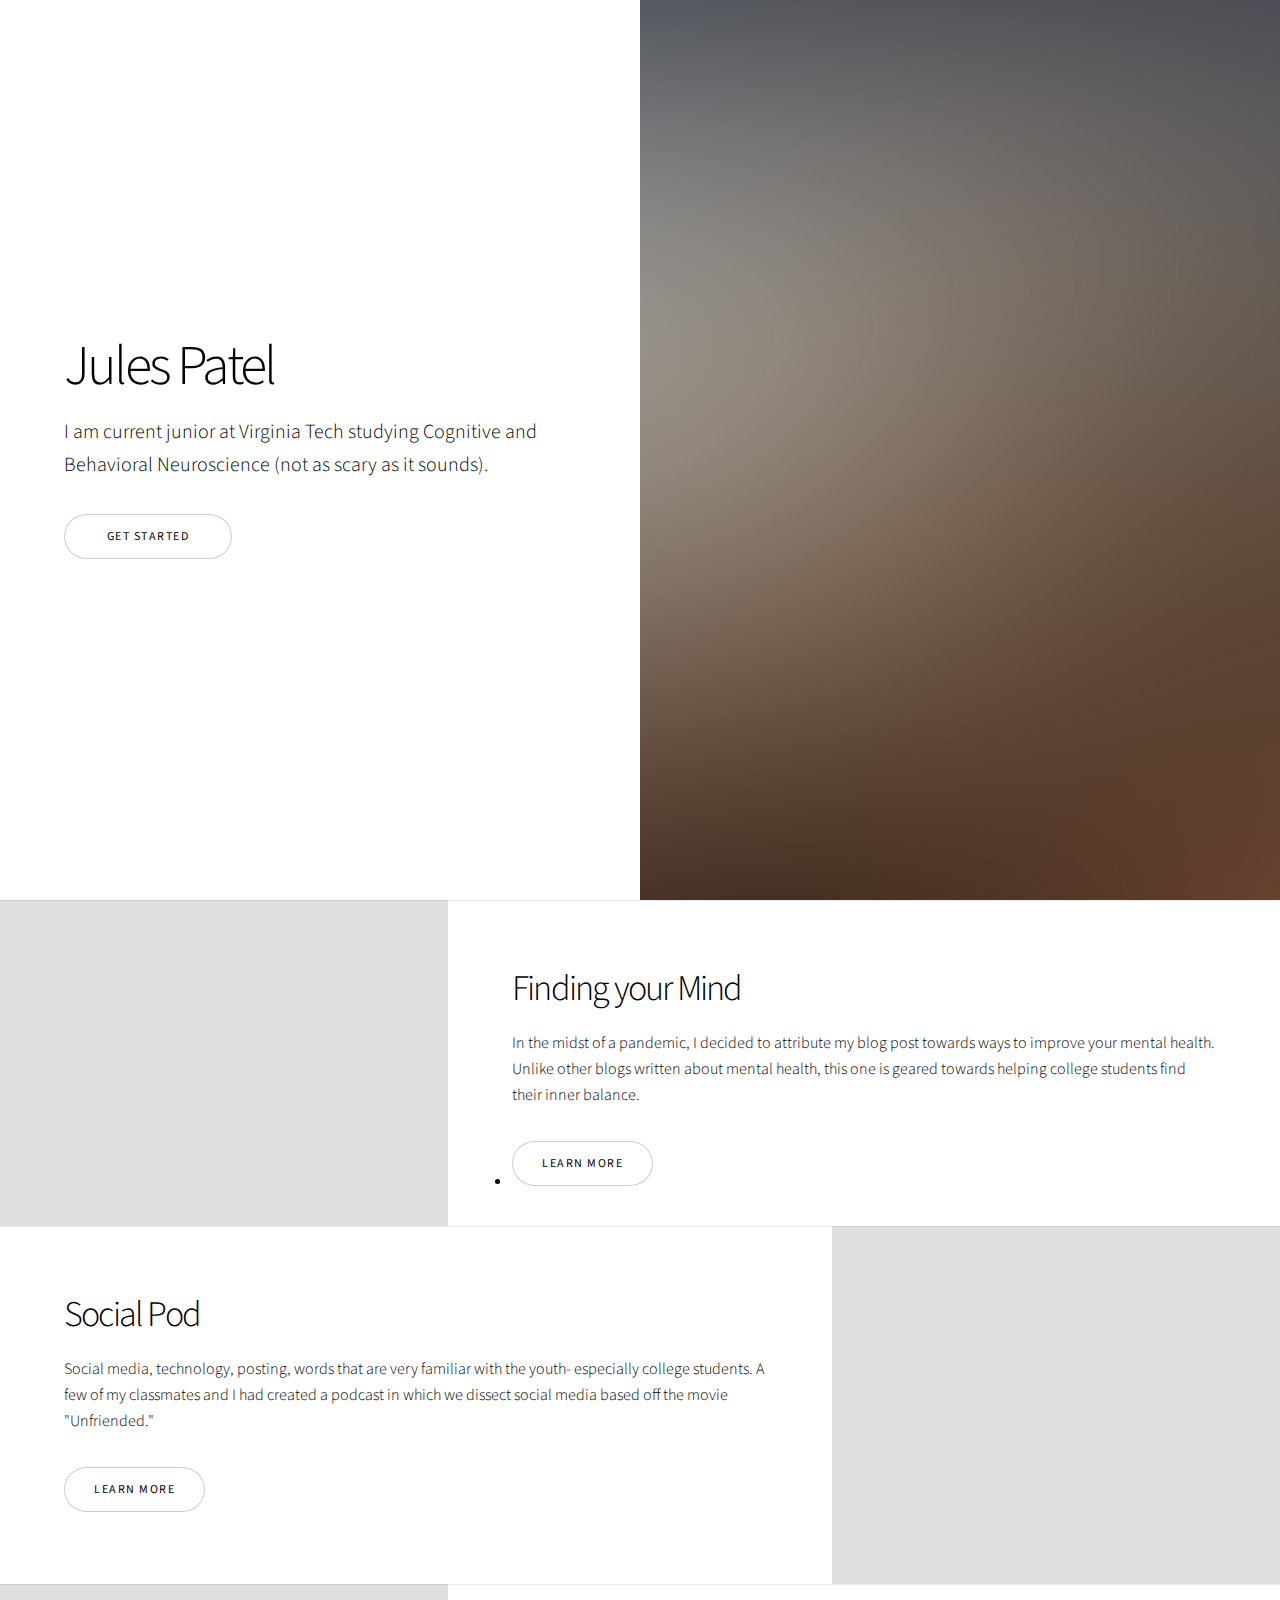
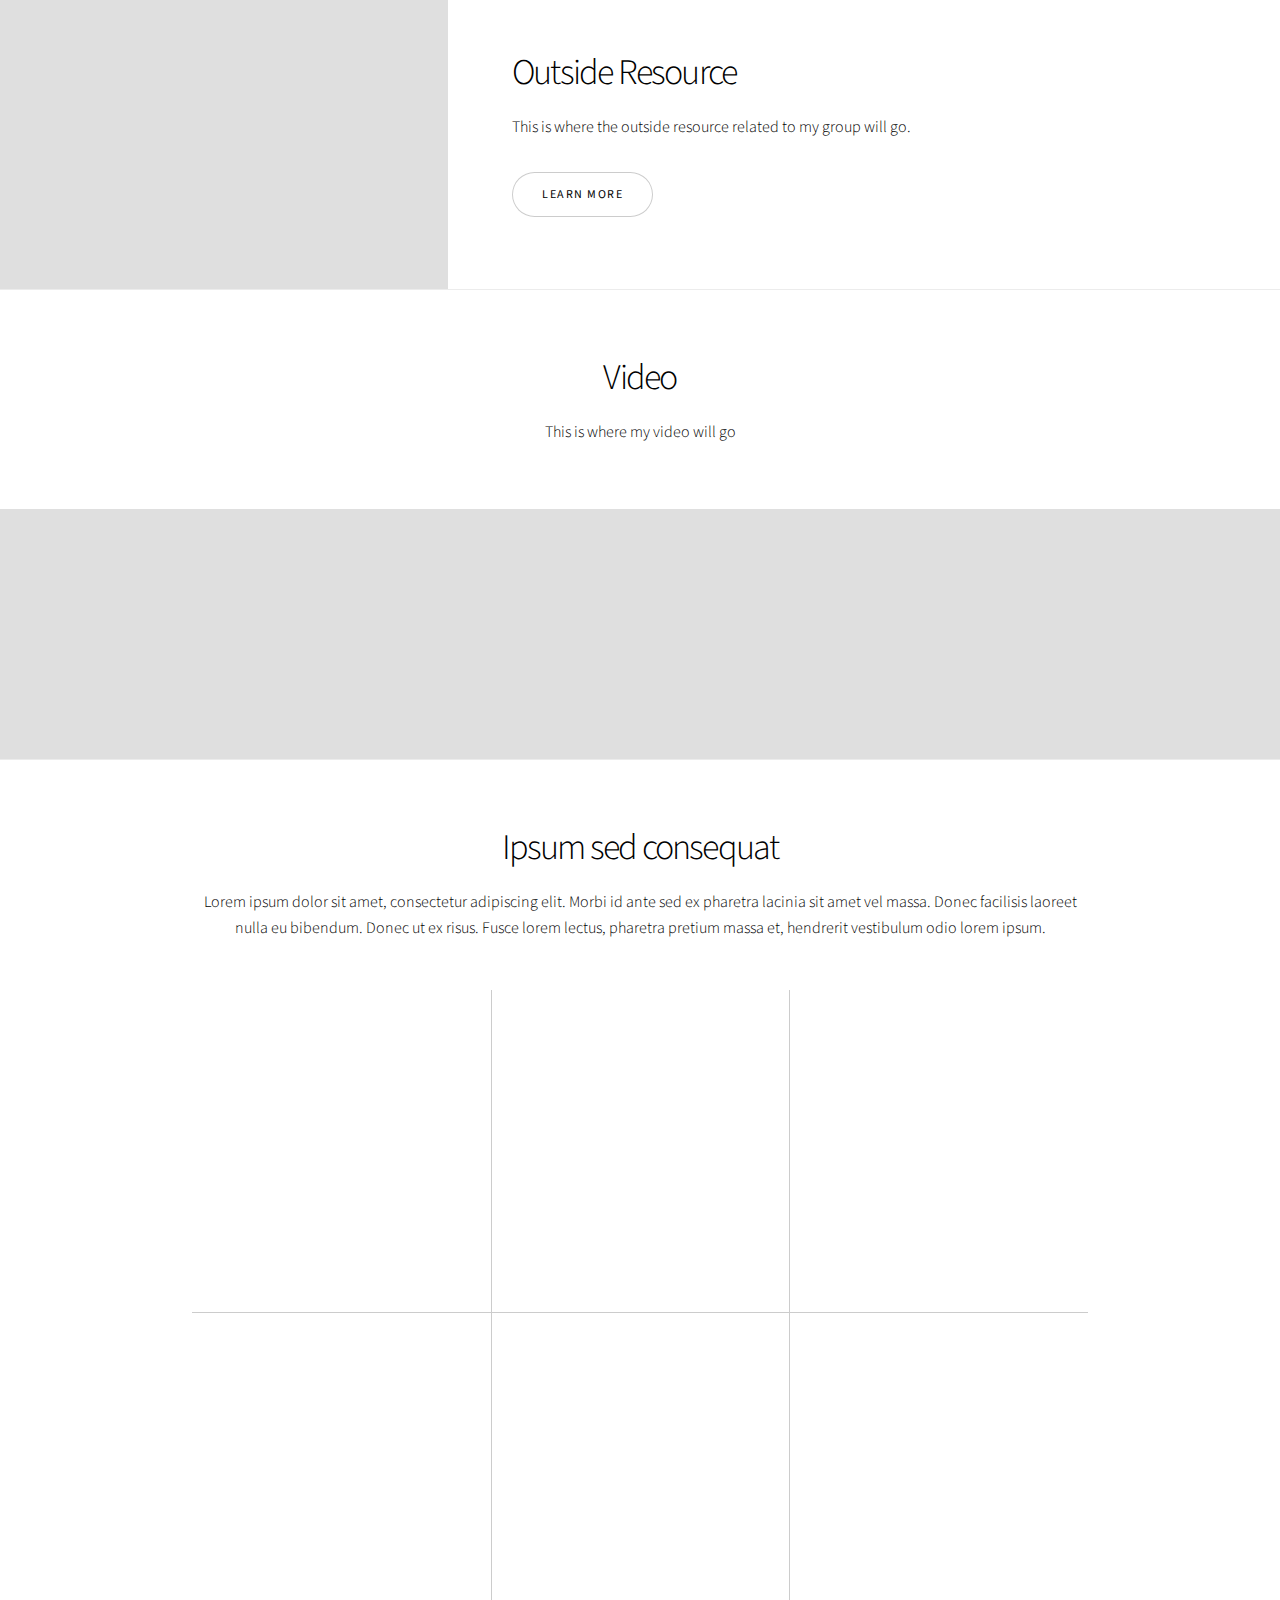
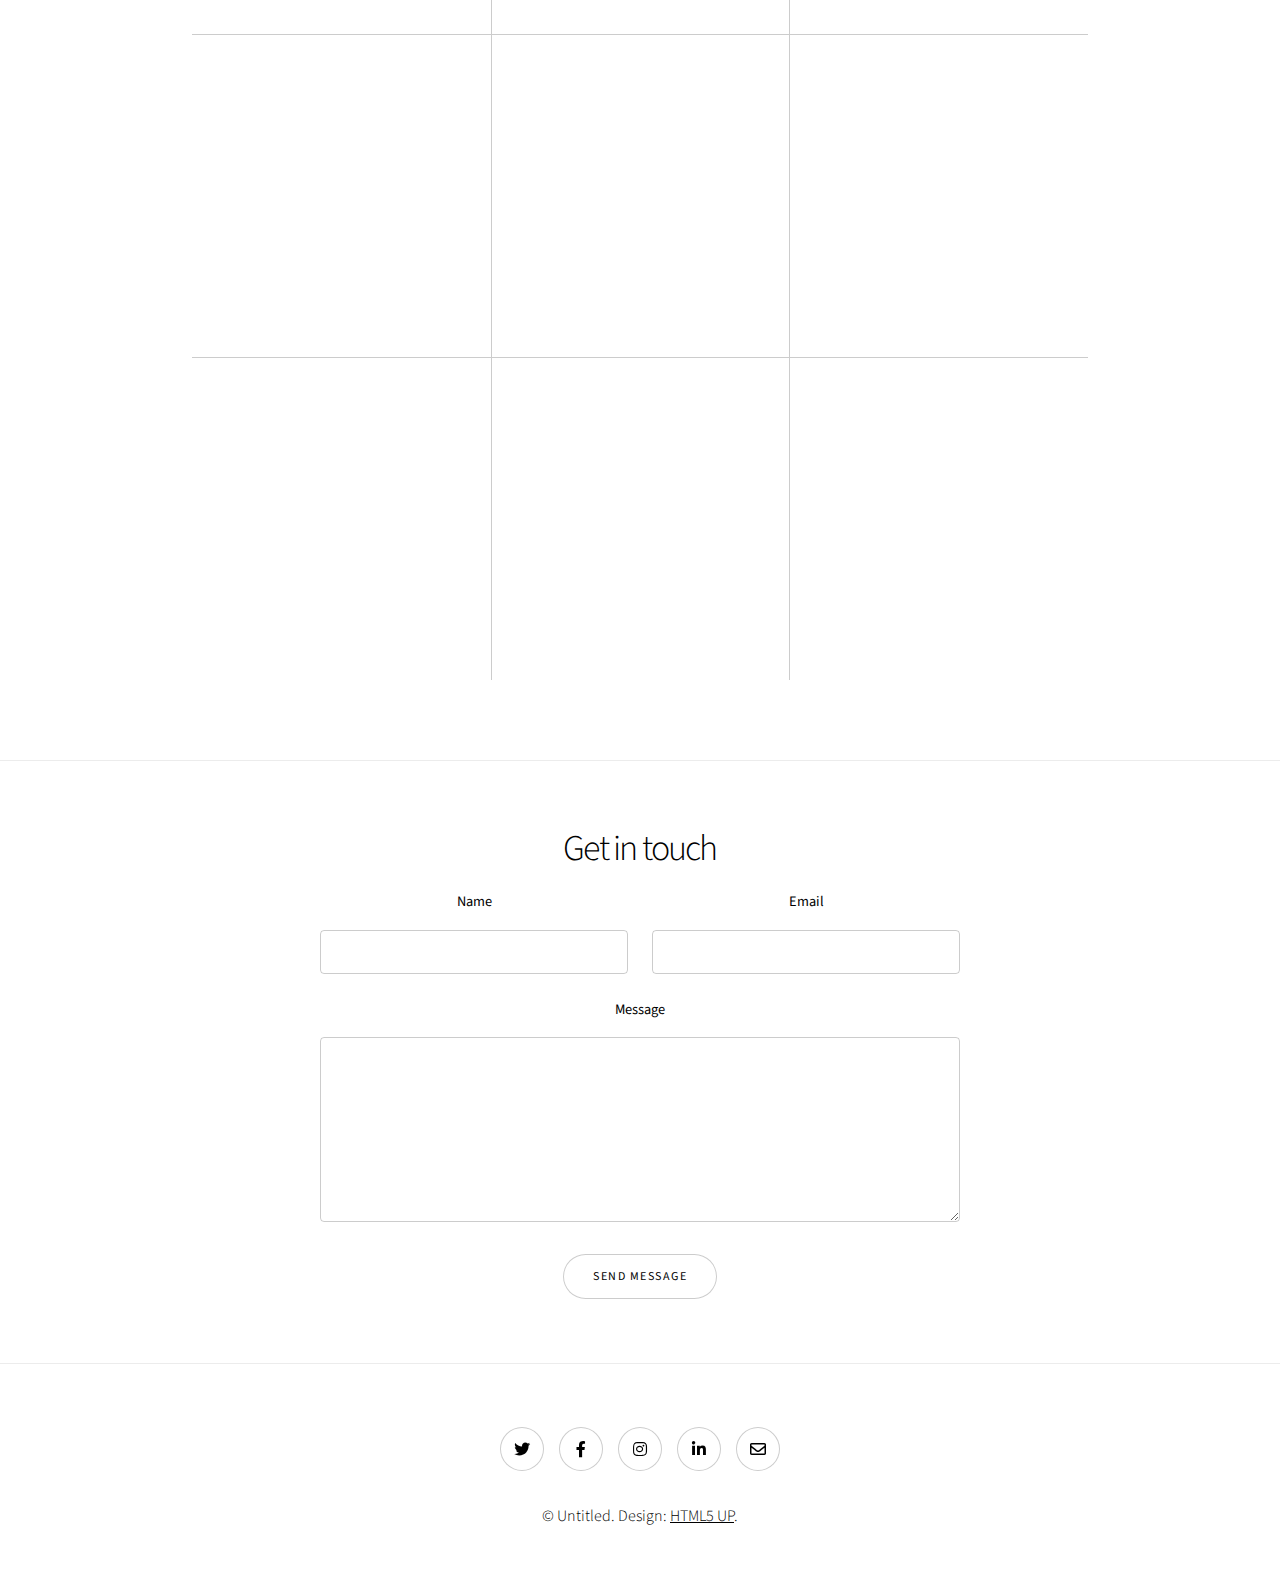
==== index 2.html @ 376a690e "Update index 2.html" ====
<!DOCTYPE HTML>
<!--
	Story by HTML5 UP
	html5up.net | @ajlkn
	Free for personal and commercial use under the CCA 3.0 license (html5up.net/license)
-->
<html>
	<head>
		<title>Story by HTML5 UP</title>
		<meta charset="utf-8" />
		<meta name="viewport" content="width=device-width, initial-scale=1, user-scalable=no" />
		<link rel="stylesheet" href="assets/css/main.css" />
		<noscript><link rel="stylesheet" href="assets/css/noscript.css" /></noscript>
	</head>
	<body class="is-preload">

		<!-- Wrapper -->
			<div id="wrapper" class="divided">

				<!-- One -->
					<section class="banner style1 orient-left content-align-left image-position-right fullscreen onload-image-fade-in onload-content-fade-right">
						<div class="content">
							<h1>Jules Patel</h1>
							<p class="major"> I am current junior at Virginia Tech studying Cognitive and Behavioral Neuroscience (not as scary as it sounds).</p>
							<ul class="actions stacked">
								<li><a href="#first" class="button big wide smooth-scroll-middle">Get Started</a></li>
							</ul>
						</div>
						<div class="image">
							<img src="images/banner.jpg" alt="" />
						</div>
					</section>

				<!-- Two -->
					<section class="spotlight style1 orient-right content-align-left image-position-center onscroll-image-fade-in" id="first">
						<div class="content">
							<h2>Finding your Mind</h2>
							<p>In the midst of a pandemic, I decided to attribute my blog post towards ways to improve your mental health. Unlike other blogs written about mental health, this one is geared towards helping college students find their inner balance.</p>
							<a href="https://medium.com/@julesp14/ive-lost-my-mind-and-can-t-find-it-793884eb2aad?sk=927921e8052f304ed4b360e5c70a673d>I've Lost My Mind and Can't Find it</a>"
							<ul class="actions stacked">
								<li><a href="#" class="button">Learn More</a></li>
							</ul>
						</div>
						<div class="image">
							<img src="images/spotlight01.jpg" alt="" />
						</div>
					</section>

				<!-- Three -->
					<section class="spotlight style1 orient-left content-align-left image-position-center onscroll-image-fade-in">
						<div class="content">
							<h2>Social Pod</h2>
							<p>Social media, technology, posting, words that are very familiar with the youth- especially college students. A few of my classmates and I had created a podcast in which we dissect social media based off the movie "Unfriended."</p>
							<ul class="actions stacked">
								<li><a href="#" class="button">Learn More</a></li>
							</ul>
						</div>
						<div class="image">
							<img src="images/spotlight02.jpg" alt="" />
						</div>
					</section>

				<!-- Four -->
					<section class="spotlight style1 orient-right content-align-left image-position-center onscroll-image-fade-in">
						<div class="content">
							<h2>Outside Resource</h2>
							<p>This is where the outside resource related to my group will go. </p>
							<ul class="actions stacked">
								<li><a href="#" class="button">Learn More</a></li>
							</ul>
						</div>
						<div class="image">
							<img src="images/spotlight03.jpg" alt="" />
						</div>
					</section>

				<!-- Five -->
					<section class="wrapper style1 align-center">
						<div class="inner">
							<h2>Video</h2>
							<p>This is where my video will go <p>
						</div>

						<!-- Gallery -->
							<div class="gallery style2 medium lightbox onscroll-fade-in">
								<article>
									<a href="images/gallery/fulls/01.jpg" class="image">
										<img src="images/gallery/thumbs/01.jpg" alt="" />
									</a>
									<div class="caption">
										<h3>Ipsum Dolor</h3>
										<p>Lorem ipsum dolor amet, consectetur magna etiam elit. Etiam sed ultrices.</p>
										<ul class="actions fixed">
											<li><span class="button small">Details</span></li>
										</ul>
									</div>
								</article>
								<article>
									<a href="images/gallery/fulls/02.jpg" class="image">
										<img src="images/gallery/thumbs/02.jpg" alt="" />
									</a>
									<div class="caption">
										<h3>Feugiat Lorem</h3>
										<p>Lorem ipsum dolor amet, consectetur magna etiam elit. Etiam sed ultrices.</p>
										<ul class="actions fixed">
											<li><span class="button small">Details</span></li>
										</ul>
									</div>
								</article>
								<article>
									<a href="images/gallery/fulls/03.jpg" class="image">
										<img src="images/gallery/thumbs/03.jpg" alt="" />
									</a>
									<div class="caption">
										<h3>Magna Amet</h3>
										<p>Lorem ipsum dolor amet, consectetur magna etiam elit. Etiam sed ultrices.</p>
										<ul class="actions fixed">
											<li><span class="button small">Details</span></li>
										</ul>
									</div>
								</article>
								<article>
									<a href="images/gallery/fulls/04.jpg" class="image">
										<img src="images/gallery/thumbs/04.jpg" alt="" />
									</a>
									<div class="caption">
										<h3>Sed Tempus</h3>
										<p>Lorem ipsum dolor amet, consectetur magna etiam elit. Etiam sed ultrices.</p>
										<ul class="actions fixed">
											<li><span class="button small">Details</span></li>
										</ul>
									</div>
								</article>
								<article>
									<a href="images/gallery/fulls/05.jpg" class="image">
										<img src="images/gallery/thumbs/05.jpg" alt="" />
									</a>
									<div class="caption">
										<h3>Ultrices Magna</h3>
										<p>Lorem ipsum dolor amet, consectetur magna etiam elit. Etiam sed ultrices.</p>
										<ul class="actions fixed">
											<li><span class="button small">Details</span></li>
										</ul>
									</div>
								</article>
								<article>
									<a href="images/gallery/fulls/06.jpg" class="image">
										<img src="images/gallery/thumbs/06.jpg" alt="" />
									</a>
									<div class="caption">
										<h3>Sed Tempus</h3>
										<p>Lorem ipsum dolor amet, consectetur magna etiam elit. Etiam sed ultrices.</p>
										<ul class="actions fixed">
											<li><span class="button small">Details</span></li>
										</ul>
									</div>
								</article>
								<article>
									<a href="images/gallery/fulls/07.jpg" class="image">
										<img src="images/gallery/thumbs/07.jpg" alt="" />
									</a>
									<div class="caption">
										<h3>Ipsum Lorem</h3>
										<p>Lorem ipsum dolor amet, consectetur magna etiam elit. Etiam sed ultrices.</p>
										<ul class="actions fixed">
											<li><span class="button small">Details</span></li>
										</ul>
									</div>
								</article>
								<article>
									<a href="images/gallery/fulls/08.jpg" class="image">
										<img src="images/gallery/thumbs/08.jpg" alt="" />
									</a>
									<div class="caption">
										<h3>Magna Risus</h3>
										<p>Lorem ipsum dolor amet, consectetur magna etiam elit. Etiam sed ultrices.</p>
										<ul class="actions fixed">
											<li><span class="button small">Details</span></li>
										</ul>
									</div>
								</article>
								<article>
									<a href="images/gallery/fulls/09.jpg" class="image">
										<img src="images/gallery/thumbs/09.jpg" alt="" />
									</a>
									<div class="caption">
										<h3>Tempus Dolor</h3>
										<p>Lorem ipsum dolor amet, consectetur magna etiam elit. Etiam sed ultrices.</p>
										<ul class="actions fixed">
											<li><span class="button small">Details</span></li>
										</ul>
									</div>
								</article>
								<article>
									<a href="images/gallery/fulls/10.jpg" class="image">
										<img src="images/gallery/thumbs/10.jpg" alt="" />
									</a>
									<div class="caption">
										<h3>Sed Etiam</h3>
										<p>Lorem ipsum dolor amet, consectetur magna etiam elit. Etiam sed ultrices.</p>
										<ul class="actions fixed">
											<li><span class="button small">Details</span></li>
										</ul>
									</div>
								</article>
								<article>
									<a href="images/gallery/fulls/11.jpg" class="image">
										<img src="images/gallery/thumbs/11.jpg" alt="" />
									</a>
									<div class="caption">
										<h3>Magna Lorem</h3>
										<p>Lorem ipsum dolor amet, consectetur magna etiam elit. Etiam sed ultrices.</p>
										<ul class="actions fixed">
											<li><span class="button small">Details</span></li>
										</ul>
									</div>
								</article>
								<article>
									<a href="images/gallery/fulls/12.jpg" class="image">
										<img src="images/gallery/thumbs/12.jpg" alt="" />
									</a>
									<div class="caption">
										<h3>Ipsum Dolor</h3>
										<p>Lorem ipsum dolor amet, consectetur magna etiam elit. Etiam sed ultrices.</p>
										<ul class="actions fixed">
											<li><span class="button small">Details</span></li>
										</ul>
									</div>
								</article>
							</div>

					</section>

				<!-- Six -->
					<section class="wrapper style1 align-center">
						<div class="inner">
							<h2>Ipsum sed consequat</h2>
							<p>Lorem ipsum dolor sit amet, consectetur adipiscing elit. Morbi id ante sed ex pharetra lacinia sit amet vel massa. Donec facilisis laoreet nulla eu bibendum. Donec ut ex risus. Fusce lorem lectus, pharetra pretium massa et, hendrerit vestibulum odio lorem ipsum.</p>
							<div class="items style1 medium onscroll-fade-in">
								<section>
									<span class="icon style2 major fa-gem"></span>
									<h3>Lorem</h3>
									<p>Lorem ipsum dolor sit amet, consectetur adipiscing elit. Morbi dui turpis, cursus eget orci amet aliquam congue semper. Etiam eget ultrices risus nec tempor elit.</p>
								</section>
								<section>
									<span class="icon solid style2 major fa-save"></span>
									<h3>Ipsum</h3>
									<p>Lorem ipsum dolor sit amet, consectetur adipiscing elit. Morbi dui turpis, cursus eget orci amet aliquam congue semper. Etiam eget ultrices risus nec tempor elit.</p>
								</section>
								<section>
									<span class="icon solid style2 major fa-chart-bar"></span>
									<h3>Dolor</h3>
									<p>Lorem ipsum dolor sit amet, consectetur adipiscing elit. Morbi dui turpis, cursus eget orci amet aliquam congue semper. Etiam eget ultrices risus nec tempor elit.</p>
								</section>
								<section>
									<span class="icon solid style2 major fa-wifi"></span>
									<h3>Amet</h3>
									<p>Lorem ipsum dolor sit amet, consectetur adipiscing elit. Morbi dui turpis, cursus eget orci amet aliquam congue semper. Etiam eget ultrices risus nec tempor elit.</p>
								</section>
								<section>
									<span class="icon solid style2 major fa-cog"></span>
									<h3>Magna</h3>
									<p>Lorem ipsum dolor sit amet, consectetur adipiscing elit. Morbi dui turpis, cursus eget orci amet aliquam congue semper. Etiam eget ultrices risus nec tempor elit.</p>
								</section>
								<section>
									<span class="icon style2 major fa-paper-plane"></span>
									<h3>Tempus</h3>
									<p>Lorem ipsum dolor sit amet, consectetur adipiscing elit. Morbi dui turpis, cursus eget orci amet aliquam congue semper. Etiam eget ultrices risus nec tempor elit.</p>
								</section>
								<section>
									<span class="icon solid style2 major fa-desktop"></span>
									<h3>Aliquam</h3>
									<p>Lorem ipsum dolor sit amet, consectetur adipiscing elit. Morbi dui turpis, cursus eget orci amet aliquam congue semper. Etiam eget ultrices risus nec tempor elit.</p>
								</section>
								<section>
									<span class="icon solid style2 major fa-sync-alt"></span>
									<h3>Elit</h3>
									<p>Lorem ipsum dolor sit amet, consectetur adipiscing elit. Morbi dui turpis, cursus eget orci amet aliquam congue semper. Etiam eget ultrices risus nec tempor elit.</p>
								</section>
								<section>
									<span class="icon solid style2 major fa-hashtag"></span>
									<h3>Morbi</h3>
									<p>Lorem ipsum dolor sit amet, consectetur adipiscing elit. Morbi dui turpis, cursus eget orci amet aliquam congue semper. Etiam eget ultrices risus nec tempor elit.</p>
								</section>
								<section>
									<span class="icon solid style2 major fa-bolt"></span>
									<h3>Turpis</h3>
									<p>Lorem ipsum dolor sit amet, consectetur adipiscing elit. Morbi dui turpis, cursus eget orci amet aliquam congue semper. Etiam eget ultrices risus nec tempor elit.</p>
								</section>
								<section>
									<span class="icon solid style2 major fa-envelope"></span>
									<h3>Ultrices</h3>
									<p>Lorem ipsum dolor sit amet, consectetur adipiscing elit. Morbi dui turpis, cursus eget orci amet aliquam congue semper. Etiam eget ultrices risus nec tempor elit.</p>
								</section>
								<section>
									<span class="icon solid style2 major fa-leaf"></span>
									<h3>Risus</h3>
									<p>Lorem ipsum dolor sit amet, consectetur adipiscing elit. Morbi dui turpis, cursus eget orci amet aliquam congue semper. Etiam eget ultrices risus nec tempor elit.</p>
								</section>
							</div>
						</div>
					</section>

				<!-- Seven -->
					<section class="wrapper style1 align-center">
						<div class="inner medium">
							<h2>Get in touch</h2>
							<form method="post" action="#">
								<div class="fields">
									<div class="field half">
										<label for="name">Name</label>
										<input type="text" name="name" id="name" value="" />
									</div>
									<div class="field half">
										<label for="email">Email</label>
										<input type="email" name="email" id="email" value="" />
									</div>
									<div class="field">
										<label for="message">Message</label>
										<textarea name="message" id="message" rows="6"></textarea>
									</div>
								</div>
								<ul class="actions special">
									<li><input type="submit" name="submit" id="submit" value="Send Message" /></li>
								</ul>
							</form>

						</div>
					</section>

				<!-- Footer -->
					<footer class="wrapper style1 align-center">
						<div class="inner">
							<ul class="icons">
								<li><a href="#" class="icon brands style2 fa-twitter"><span class="label">Twitter</span></a></li>
								<li><a href="#" class="icon brands style2 fa-facebook-f"><span class="label">Facebook</span></a></li>
								<li><a href="#" class="icon brands style2 fa-instagram"><span class="label">Instagram</span></a></li>
								<li><a href="#" class="icon brands style2 fa-linkedin-in"><span class="label">LinkedIn</span></a></li>
								<li><a href="#" class="icon style2 fa-envelope"><span class="label">Email</span></a></li>
							</ul>
							<p>&copy; Untitled. Design: <a href="https://html5up.net">HTML5 UP</a>.</p>
						</div>
					</footer>

			</div>

		<!-- Scripts -->
			<script src="assets/js/jquery.min.js"></script>
			<script src="assets/js/jquery.scrollex.min.js"></script>
			<script src="assets/js/jquery.scrolly.min.js"></script>
			<script src="assets/js/browser.min.js"></script>
			<script src="assets/js/breakpoints.min.js"></script>
			<script src="assets/js/util.js"></script>
			<script src="assets/js/main.js"></script>

	</body>
</html>
---- assets/css/main.css ----
@import url(fontawesome-all.min.css);
@import url("https://fonts.googleapis.com/css?family=Source+Sans+Pro:300,300i,400,400i");

/*
	Story by HTML5 UP
	html5up.net | @ajlkn
	Free for personal and commercial use under the CCA 3.0 license (html5up.net/license)
*/

html, body, div, span, applet, object,
iframe, h1, h2, h3, h4, h5, h6, p, blockquote,
pre, a, abbr, acronym, address, big, cite,
code, del, dfn, em, img, ins, kbd, q, s, samp,
small, strike, strong, sub, sup, tt, var, b,
u, i, center, dl, dt, dd, ol, ul, li, fieldset,
form, label, legend, table, caption, tbody,
tfoot, thead, tr, th, td, article, aside,
canvas, details, embed, figure, figcaption,
footer, header, hgroup, menu, nav, output, ruby,
section, summary, time, mark, audio, video {
	margin: 0;
	padding: 0;
	border: 0;
	font-size: 100%;
	font: inherit;
	vertical-align: baseline;}

article, aside, details, figcaption, figure,
footer, header, hgroup, menu, nav, section {
	display: block;}

body {
	line-height: 1;
}

ol, ul {
	list-style: none;
}

blockquote, q {
	quotes: none;
}

	blockquote:before, blockquote:after, q:before, q:after {
		content: '';
		content: none;
	}

table {
	border-collapse: collapse;
	border-spacing: 0;
}

body {
	-webkit-text-size-adjust: none;
}

mark {
	background-color: transparent;
	color: inherit;
}

input::-moz-focus-inner {
	border: 0;
	padding: 0;
}

input, select, textarea {
	-moz-appearance: none;
	-webkit-appearance: none;
	-ms-appearance: none;
	appearance: none;
}

/* Basic */

	@-ms-viewport {
		width: device-width;
	}

	body {
		-ms-overflow-style: scrollbar;
	}

	@media screen and (max-width: 480px) {

		html, body {
			min-width: 320px;
		}

	}

	html {
		box-sizing: border-box;
	}

	*, *:before, *:after {
		box-sizing: inherit;
	}

	body {
		background: #ffffff;
	}

		body.is-preload *, body.is-preload *:before, body.is-preload *:after {
			-moz-animation: none !important;
			-webkit-animation: none !important;
			-ms-animation: none !important;
			animation: none !important;
			-moz-transition: none !important;
			-webkit-transition: none !important;
			-ms-transition: none !important;
			transition: none !important;
		}

/* Type */

	html {
		font-size: 18pt;
	}

		@media screen and (max-width: 1680px) {

			html {
				font-size: 14pt;
			}

		}

		@media screen and (max-width: 1280px) {

			html {
				font-size: 12pt;
			}

		}

		@media screen and (max-width: 736px) {

			html {
				font-size: 11pt;
			}

		}

		@media screen and (max-width: 360px) {

			html {
				font-size: 10pt;
			}

		}

	body {
		background-color: #ffffff;
		color: #000000;
	}

	body, input, select, textarea {
		font-family: "Source Sans Pro", Helvetica, sans-serif;
		font-size: 1rem;
		font-weight: 300;
		line-height: 1.65;
	}

	a {
		-moz-transition: color 0.2s ease-in-out;
		-webkit-transition: color 0.2s ease-in-out;
		-ms-transition: color 0.2s ease-in-out;
		transition: color 0.2s ease-in-out;
		text-decoration: underline;
	}

		a:hover {
			text-decoration: none;
		}

	strong, b {
		font-weight: 400;
	}

	em, i {
		font-style: italic;
	}

	p {
		margin: 0 0 2rem 0;
	}

		p.major {
			font-size: 1.25rem;
		}

	h1, h2, h3, h4, h5, h6 {
		font-weight: 300;
		line-height: 1.375;
		letter-spacing: -0.05em;
		margin: 0 0 1rem 0;
	}

		h1 a, h2 a, h3 a, h4 a, h5 a, h6 a {
			color: inherit;
			text-decoration: none;
		}

	h1 {
		font-size: 3.5rem;
		line-height: 1.2;
	}

	h2 {
		font-size: 2.25rem;
	}

	h3 {
		font-size: 1.5rem;
	}

	h4 {
		font-size: 1.1rem;
	}

	h5 {
		font-size: 0.9rem;
	}

	h6 {
		font-size: 0.7rem;
	}

	sub {
		font-size: 0.8rem;
		position: relative;
		top: 0.5rem;
	}

	sup {
		font-size: 0.8rem;
		position: relative;
		top: -0.5rem;
	}

	blockquote {
		border-left: solid 4px;
		font-style: italic;
		margin: 0 0 2rem 0;
		padding: 0.5rem 0 0.5rem 2rem;
	}

	code {
		border-radius: 4px;
		font-family: "Courier New", monospace;
		font-size: 0.9em;
		margin: 0 0.25rem;
		padding: 0.25rem 0.325rem;
	}

	pre {
		-webkit-overflow-scrolling: touch;
		font-family: "Courier New", monospace;
		font-size: 0.9em;
		margin: 0 0 2rem 0;
	}

		pre code {
			display: block;
			line-height: 1.5;
			padding: 0.75rem 1rem;
			overflow-x: auto;
		}

	hr {
		border: 0;
		border-bottom: solid 1px;
		margin: 2.5rem 0;
	}

		hr.major {
			margin: 3.5rem 0;
		}

	.align-left {
		text-align: left;
	}

	.align-center {
		text-align: center;
	}

	.align-right {
		text-align: right;
	}

	@media screen and (max-width: 736px) {

		p.major {
			font-size: 1.1rem;
		}

		h1 {
			font-size: 2.5rem;
		}

		h2 {
			font-size: 2rem;
		}

		h3 {
			font-size: 1.25rem;
		}

		h4 {
			font-size: 1rem;
		}

	}

	input, select, textarea {
		color: #000000;
	}

	a {
		color: #000000;
	}

		a:hover {
			color: #47D3E5;
		}

	strong, b {
		color: #000000;
	}

	h1, h2, h3, h4, h5, h6 {
		color: #000000;
	}

	blockquote {
		border-left-color: rgba(0, 0, 0, 0.2);
	}

	code {
		background: rgba(0, 0, 0, 0.05);
		border-color: rgba(0, 0, 0, 0.2);
	}

	hr {
		border-bottom-color: rgba(0, 0, 0, 0.2);
	}

/* Row */

	.row {
		display: flex;
		flex-wrap: wrap;
		box-sizing: border-box;
		align-items: stretch;
	}

		.row > * {
			box-sizing: border-box;
		}

		.row.gtr-uniform > * > :last-child {
			margin-bottom: 0;
		}

		.row.aln-left {
			justify-content: flex-start;
		}

		.row.aln-center {
			justify-content: center;
		}

		.row.aln-right {
			justify-content: flex-end;
		}

		.row.aln-top {
			align-items: flex-start;
		}

		.row.aln-middle {
			align-items: center;
		}

		.row.aln-bottom {
			align-items: flex-end;
		}

		.row > .imp {
			order: -1;
		}

		.row > .col-1 {
			width: 8.33333%;
		}

		.row > .off-1 {
			margin-left: 8.33333%;
		}

		.row > .col-2 {
			width: 16.66667%;
		}

		.row > .off-2 {
			margin-left: 16.66667%;
		}

		.row > .col-3 {
			width: 25%;
		}

		.row > .off-3 {
			margin-left: 25%;
		}

		.row > .col-4 {
			width: 33.33333%;
		}

		.row > .off-4 {
			margin-left: 33.33333%;
		}

		.row > .col-5 {
			width: 41.66667%;
		}

		.row > .off-5 {
			margin-left: 41.66667%;
		}

		.row > .col-6 {
			width: 50%;
		}

		.row > .off-6 {
			margin-left: 50%;
		}

		.row > .col-7 {
			width: 58.33333%;
		}

		.row > .off-7 {
			margin-left: 58.33333%;
		}

		.row > .col-8 {
			width: 66.66667%;
		}

		.row > .off-8 {
			margin-left: 66.66667%;
		}

		.row > .col-9 {
			width: 75%;
		}

		.row > .off-9 {
			margin-left: 75%;
		}

		.row > .col-10 {
			width: 83.33333%;
		}

		.row > .off-10 {
			margin-left: 83.33333%;
		}

		.row > .col-11 {
			width: 91.66667%;
		}

		.row > .off-11 {
			margin-left: 91.66667%;
		}

		.row > .col-12 {
			width: 100%;
		}

		.row > .off-12 {
			margin-left: 100%;
		}

		.row.gtr-0 {
			margin-top: 0;
			margin-left: 0rem;
		}

			.row.gtr-0 > * {
				padding: 0 0 0 0rem;
			}

			.row.gtr-0.gtr-uniform {
				margin-top: 0rem;
			}

				.row.gtr-0.gtr-uniform > * {
					padding-top: 0rem;
				}

		.row.gtr-25 {
			margin-top: 0;
			margin-left: -0.5rem;
		}

			.row.gtr-25 > * {
				padding: 0 0 0 0.5rem;
			}

			.row.gtr-25.gtr-uniform {
				margin-top: -0.5rem;
			}

				.row.gtr-25.gtr-uniform > * {
					padding-top: 0.5rem;
				}

		.row.gtr-50 {
			margin-top: 0;
			margin-left: -1rem;
		}

			.row.gtr-50 > * {
				padding: 0 0 0 1rem;
			}

			.row.gtr-50.gtr-uniform {
				margin-top: -1rem;
			}

				.row.gtr-50.gtr-uniform > * {
					padding-top: 1rem;
				}

		.row {
			margin-top: 0;
			margin-left: -2rem;
		}

			.row > * {
				padding: 0 0 0 2rem;
			}

			.row.gtr-uniform {
				margin-top: -2rem;
			}

				.row.gtr-uniform > * {
					padding-top: 2rem;
				}

		.row.gtr-150 {
			margin-top: 0;
			margin-left: -3rem;
		}

			.row.gtr-150 > * {
				padding: 0 0 0 3rem;
			}

			.row.gtr-150.gtr-uniform {
				margin-top: -3rem;
			}

				.row.gtr-150.gtr-uniform > * {
					padding-top: 3rem;
				}

		.row.gtr-200 {
			margin-top: 0;
			margin-left: -4rem;
		}

			.row.gtr-200 > * {
				padding: 0 0 0 4rem;
			}

			.row.gtr-200.gtr-uniform {
				margin-top: -4rem;
			}

				.row.gtr-200.gtr-uniform > * {
					padding-top: 4rem;
				}

		@media screen and (max-width: 1680px) {

			.row {
				display: flex;
				flex-wrap: wrap;
				box-sizing: border-box;
				align-items: stretch;
			}

				.row > * {
					box-sizing: border-box;
				}

				.row.gtr-uniform > * > :last-child {
					margin-bottom: 0;
				}

				.row.aln-left {
					justify-content: flex-start;
				}

				.row.aln-center {
					justify-content: center;
				}

				.row.aln-right {
					justify-content: flex-end;
				}

				.row.aln-top {
					align-items: flex-start;
				}

				.row.aln-middle {
					align-items: center;
				}

				.row.aln-bottom {
					align-items: flex-end;
				}

				.row > .imp-xlarge {
					order: -1;
				}

				.row > .col-1-xlarge {
					width: 8.33333%;
				}

				.row > .off-1-xlarge {
					margin-left: 8.33333%;
				}

				.row > .col-2-xlarge {
					width: 16.66667%;
				}

				.row > .off-2-xlarge {
					margin-left: 16.66667%;
				}

				.row > .col-3-xlarge {
					width: 25%;
				}

				.row > .off-3-xlarge {
					margin-left: 25%;
				}

				.row > .col-4-xlarge {
					width: 33.33333%;
				}

				.row > .off-4-xlarge {
					margin-left: 33.33333%;
				}

				.row > .col-5-xlarge {
					width: 41.66667%;
				}

				.row > .off-5-xlarge {
					margin-left: 41.66667%;
				}

				.row > .col-6-xlarge {
					width: 50%;
				}

				.row > .off-6-xlarge {
					margin-left: 50%;
				}

				.row > .col-7-xlarge {
					width: 58.33333%;
				}

				.row > .off-7-xlarge {
					margin-left: 58.33333%;
				}

				.row > .col-8-xlarge {
					width: 66.66667%;
				}

				.row > .off-8-xlarge {
					margin-left: 66.66667%;
				}

				.row > .col-9-xlarge {
					width: 75%;
				}

				.row > .off-9-xlarge {
					margin-left: 75%;
				}

				.row > .col-10-xlarge {
					width: 83.33333%;
				}

				.row > .off-10-xlarge {
					margin-left: 83.33333%;
				}

				.row > .col-11-xlarge {
					width: 91.66667%;
				}

				.row > .off-11-xlarge {
					margin-left: 91.66667%;
				}

				.row > .col-12-xlarge {
					width: 100%;
				}

				.row > .off-12-xlarge {
					margin-left: 100%;
				}

				.row.gtr-0 {
					margin-top: 0;
					margin-left: 0rem;
				}

					.row.gtr-0 > * {
						padding: 0 0 0 0rem;
					}

					.row.gtr-0.gtr-uniform {
						margin-top: 0rem;
					}

						.row.gtr-0.gtr-uniform > * {
							padding-top: 0rem;
						}

				.row.gtr-25 {
					margin-top: 0;
					margin-left: -0.5rem;
				}

					.row.gtr-25 > * {
						padding: 0 0 0 0.5rem;
					}

					.row.gtr-25.gtr-uniform {
						margin-top: -0.5rem;
					}

						.row.gtr-25.gtr-uniform > * {
							padding-top: 0.5rem;
						}

				.row.gtr-50 {
					margin-top: 0;
					margin-left: -1rem;
				}

					.row.gtr-50 > * {
						padding: 0 0 0 1rem;
					}

					.row.gtr-50.gtr-uniform {
						margin-top: -1rem;
					}

						.row.gtr-50.gtr-uniform > * {
							padding-top: 1rem;
						}

				.row {
					margin-top: 0;
					margin-left: -2rem;
				}

					.row > * {
						padding: 0 0 0 2rem;
					}

					.row.gtr-uniform {
						margin-top: -2rem;
					}

						.row.gtr-uniform > * {
							padding-top: 2rem;
						}

				.row.gtr-150 {
					margin-top: 0;
					margin-left: -3rem;
				}

					.row.gtr-150 > * {
						padding: 0 0 0 3rem;
					}

					.row.gtr-150.gtr-uniform {
						margin-top: -3rem;
					}

						.row.gtr-150.gtr-uniform > * {
							padding-top: 3rem;
						}

				.row.gtr-200 {
					margin-top: 0;
					margin-left: -4rem;
				}

					.row.gtr-200 > * {
						padding: 0 0 0 4rem;
					}

					.row.gtr-200.gtr-uniform {
						margin-top: -4rem;
					}

						.row.gtr-200.gtr-uniform > * {
							padding-top: 4rem;
						}

		}

		@media screen and (max-width: 1280px) {

			.row {
				display: flex;
				flex-wrap: wrap;
				box-sizing: border-box;
				align-items: stretch;
			}

				.row > * {
					box-sizing: border-box;
				}

				.row.gtr-uniform > * > :last-child {
					margin-bottom: 0;
				}

				.row.aln-left {
					justify-content: flex-start;
				}

				.row.aln-center {
					justify-content: center;
				}

				.row.aln-right {
					justify-content: flex-end;
				}

				.row.aln-top {
					align-items: flex-start;
				}

				.row.aln-middle {
					align-items: center;
				}

				.row.aln-bottom {
					align-items: flex-end;
				}

				.row > .imp-large {
					order: -1;
				}

				.row > .col-1-large {
					width: 8.33333%;
				}

				.row > .off-1-large {
					margin-left: 8.33333%;
				}

				.row > .col-2-large {
					width: 16.66667%;
				}

				.row > .off-2-large {
					margin-left: 16.66667%;
				}

				.row > .col-3-large {
					width: 25%;
				}

				.row > .off-3-large {
					margin-left: 25%;
				}

				.row > .col-4-large {
					width: 33.33333%;
				}

				.row > .off-4-large {
					margin-left: 33.33333%;
				}

				.row > .col-5-large {
					width: 41.66667%;
				}

				.row > .off-5-large {
					margin-left: 41.66667%;
				}

				.row > .col-6-large {
					width: 50%;
				}

				.row > .off-6-large {
					margin-left: 50%;
				}

				.row > .col-7-large {
					width: 58.33333%;
				}

				.row > .off-7-large {
					margin-left: 58.33333%;
				}

				.row > .col-8-large {
					width: 66.66667%;
				}

				.row > .off-8-large {
					margin-left: 66.66667%;
				}

				.row > .col-9-large {
					width: 75%;
				}

				.row > .off-9-large {
					margin-left: 75%;
				}

				.row > .col-10-large {
					width: 83.33333%;
				}

				.row > .off-10-large {
					margin-left: 83.33333%;
				}

				.row > .col-11-large {
					width: 91.66667%;
				}

				.row > .off-11-large {
					margin-left: 91.66667%;
				}

				.row > .col-12-large {
					width: 100%;
				}

				.row > .off-12-large {
					margin-left: 100%;
				}

				.row.gtr-0 {
					margin-top: 0;
					margin-left: 0rem;
				}

					.row.gtr-0 > * {
						padding: 0 0 0 0rem;
					}

					.row.gtr-0.gtr-uniform {
						margin-top: 0rem;
					}

						.row.gtr-0.gtr-uniform > * {
							padding-top: 0rem;
						}

				.row.gtr-25 {
					margin-top: 0;
					margin-left: -0.5rem;
				}

					.row.gtr-25 > * {
						padding: 0 0 0 0.5rem;
					}

					.row.gtr-25.gtr-uniform {
						margin-top: -0.5rem;
					}

						.row.gtr-25.gtr-uniform > * {
							padding-top: 0.5rem;
						}

				.row.gtr-50 {
					margin-top: 0;
					margin-left: -1rem;
				}

					.row.gtr-50 > * {
						padding: 0 0 0 1rem;
					}

					.row.gtr-50.gtr-uniform {
						margin-top: -1rem;
					}

						.row.gtr-50.gtr-uniform > * {
							padding-top: 1rem;
						}

				.row {
					margin-top: 0;
					margin-left: -2rem;
				}

					.row > * {
						padding: 0 0 0 2rem;
					}

					.row.gtr-uniform {
						margin-top: -2rem;
					}

						.row.gtr-uniform > * {
							padding-top: 2rem;
						}

				.row.gtr-150 {
					margin-top: 0;
					margin-left: -3rem;
				}

					.row.gtr-150 > * {
						padding: 0 0 0 3rem;
					}

					.row.gtr-150.gtr-uniform {
						margin-top: -3rem;
					}

						.row.gtr-150.gtr-uniform > * {
							padding-top: 3rem;
						}

				.row.gtr-200 {
					margin-top: 0;
					margin-left: -4rem;
				}

					.row.gtr-200 > * {
						padding: 0 0 0 4rem;
					}

					.row.gtr-200.gtr-uniform {
						margin-top: -4rem;
					}

						.row.gtr-200.gtr-uniform > * {
							padding-top: 4rem;
						}

		}

		@media screen and (max-width: 980px) {

			.row {
				display: flex;
				flex-wrap: wrap;
				box-sizing: border-box;
				align-items: stretch;
			}

				.row > * {
					box-sizing: border-box;
				}

				.row.gtr-uniform > * > :last-child {
					margin-bottom: 0;
				}

				.row.aln-left {
					justify-content: flex-start;
				}

				.row.aln-center {
					justify-content: center;
				}

				.row.aln-right {
					justify-content: flex-end;
				}

				.row.aln-top {
					align-items: flex-start;
				}

				.row.aln-middle {
					align-items: center;
				}

				.row.aln-bottom {
					align-items: flex-end;
				}

				.row > .imp-medium {
					order: -1;
				}

				.row > .col-1-medium {
					width: 8.33333%;
				}

				.row > .off-1-medium {
					margin-left: 8.33333%;
				}

				.row > .col-2-medium {
					width: 16.66667%;
				}

				.row > .off-2-medium {
					margin-left: 16.66667%;
				}

				.row > .col-3-medium {
					width: 25%;
				}

				.row > .off-3-medium {
					margin-left: 25%;
				}

				.row > .col-4-medium {
					width: 33.33333%;
				}

				.row > .off-4-medium {
					margin-left: 33.33333%;
				}

				.row > .col-5-medium {
					width: 41.66667%;
				}

				.row > .off-5-medium {
					margin-left: 41.66667%;
				}

				.row > .col-6-medium {
					width: 50%;
				}

				.row > .off-6-medium {
					margin-left: 50%;
				}

				.row > .col-7-medium {
					width: 58.33333%;
				}

				.row > .off-7-medium {
					margin-left: 58.33333%;
				}

				.row > .col-8-medium {
					width: 66.66667%;
				}

				.row > .off-8-medium {
					margin-left: 66.66667%;
				}

				.row > .col-9-medium {
					width: 75%;
				}

				.row > .off-9-medium {
					margin-left: 75%;
				}

				.row > .col-10-medium {
					width: 83.33333%;
				}

				.row > .off-10-medium {
					margin-left: 83.33333%;
				}

				.row > .col-11-medium {
					width: 91.66667%;
				}

				.row > .off-11-medium {
					margin-left: 91.66667%;
				}

				.row > .col-12-medium {
					width: 100%;
				}

				.row > .off-12-medium {
					margin-left: 100%;
				}

				.row.gtr-0 {
					margin-top: 0;
					margin-left: 0rem;
				}

					.row.gtr-0 > * {
						padding: 0 0 0 0rem;
					}

					.row.gtr-0.gtr-uniform {
						margin-top: 0rem;
					}

						.row.gtr-0.gtr-uniform > * {
							padding-top: 0rem;
						}

				.row.gtr-25 {
					margin-top: 0;
					margin-left: -0.5rem;
				}

					.row.gtr-25 > * {
						padding: 0 0 0 0.5rem;
					}

					.row.gtr-25.gtr-uniform {
						margin-top: -0.5rem;
					}

						.row.gtr-25.gtr-uniform > * {
							padding-top: 0.5rem;
						}

				.row.gtr-50 {
					margin-top: 0;
					margin-left: -1rem;
				}

					.row.gtr-50 > * {
						padding: 0 0 0 1rem;
					}

					.row.gtr-50.gtr-uniform {
						margin-top: -1rem;
					}

						.row.gtr-50.gtr-uniform > * {
							padding-top: 1rem;
						}

				.row {
					margin-top: 0;
					margin-left: -2rem;
				}

					.row > * {
						padding: 0 0 0 2rem;
					}

					.row.gtr-uniform {
						margin-top: -2rem;
					}

						.row.gtr-uniform > * {
							padding-top: 2rem;
						}

				.row.gtr-150 {
					margin-top: 0;
					margin-left: -3rem;
				}

					.row.gtr-150 > * {
						padding: 0 0 0 3rem;
					}

					.row.gtr-150.gtr-uniform {
						margin-top: -3rem;
					}

						.row.gtr-150.gtr-uniform > * {
							padding-top: 3rem;
						}

				.row.gtr-200 {
					margin-top: 0;
					margin-left: -4rem;
				}

					.row.gtr-200 > * {
						padding: 0 0 0 4rem;
					}

					.row.gtr-200.gtr-uniform {
						margin-top: -4rem;
					}

						.row.gtr-200.gtr-uniform > * {
							padding-top: 4rem;
						}

		}

		@media screen and (max-width: 736px) {

			.row {
				display: flex;
				flex-wrap: wrap;
				box-sizing: border-box;
				align-items: stretch;
			}

				.row > * {
					box-sizing: border-box;
				}

				.row.gtr-uniform > * > :last-child {
					margin-bottom: 0;
				}

				.row.aln-left {
					justify-content: flex-start;
				}

				.row.aln-center {
					justify-content: center;
				}

				.row.aln-right {
					justify-content: flex-end;
				}

				.row.aln-top {
					align-items: flex-start;
				}

				.row.aln-middle {
					align-items: center;
				}

				.row.aln-bottom {
					align-items: flex-end;
				}

				.row > .imp-small {
					order: -1;
				}

				.row > .col-1-small {
					width: 8.33333%;
				}

				.row > .off-1-small {
					margin-left: 8.33333%;
				}

				.row > .col-2-small {
					width: 16.66667%;
				}

				.row > .off-2-small {
					margin-left: 16.66667%;
				}

				.row > .col-3-small {
					width: 25%;
				}

				.row > .off-3-small {
					margin-left: 25%;
				}

				.row > .col-4-small {
					width: 33.33333%;
				}

				.row > .off-4-small {
					margin-left: 33.33333%;
				}

				.row > .col-5-small {
					width: 41.66667%;
				}

				.row > .off-5-small {
					margin-left: 41.66667%;
				}

				.row > .col-6-small {
					width: 50%;
				}

				.row > .off-6-small {
					margin-left: 50%;
				}

				.row > .col-7-small {
					width: 58.33333%;
				}

				.row > .off-7-small {
					margin-left: 58.33333%;
				}

				.row > .col-8-small {
					width: 66.66667%;
				}

				.row > .off-8-small {
					margin-left: 66.66667%;
				}

				.row > .col-9-small {
					width: 75%;
				}

				.row > .off-9-small {
					margin-left: 75%;
				}

				.row > .col-10-small {
					width: 83.33333%;
				}

				.row > .off-10-small {
					margin-left: 83.33333%;
				}

				.row > .col-11-small {
					width: 91.66667%;
				}

				.row > .off-11-small {
					margin-left: 91.66667%;
				}

				.row > .col-12-small {
					width: 100%;
				}

				.row > .off-12-small {
					margin-left: 100%;
				}

				.row.gtr-0 {
					margin-top: 0;
					margin-left: 0rem;
				}

					.row.gtr-0 > * {
						padding: 0 0 0 0rem;
					}

					.row.gtr-0.gtr-uniform {
						margin-top: 0rem;
					}

						.row.gtr-0.gtr-uniform > * {
							padding-top: 0rem;
						}

				.row.gtr-25 {
					margin-top: 0;
					margin-left: -0.5rem;
				}

					.row.gtr-25 > * {
						padding: 0 0 0 0.5rem;
					}

					.row.gtr-25.gtr-uniform {
						margin-top: -0.5rem;
					}

						.row.gtr-25.gtr-uniform > * {
							padding-top: 0.5rem;
						}

				.row.gtr-50 {
					margin-top: 0;
					margin-left: -1rem;
				}

					.row.gtr-50 > * {
						padding: 0 0 0 1rem;
					}

					.row.gtr-50.gtr-uniform {
						margin-top: -1rem;
					}

						.row.gtr-50.gtr-uniform > * {
							padding-top: 1rem;
						}

				.row {
					margin-top: 0;
					margin-left: -2rem;
				}

					.row > * {
						padding: 0 0 0 2rem;
					}

					.row.gtr-uniform {
						margin-top: -2rem;
					}

						.row.gtr-uniform > * {
							padding-top: 2rem;
						}

				.row.gtr-150 {
					margin-top: 0;
					margin-left: -3rem;
				}

					.row.gtr-150 > * {
						padding: 0 0 0 3rem;
					}

					.row.gtr-150.gtr-uniform {
						margin-top: -3rem;
					}

						.row.gtr-150.gtr-uniform > * {
							padding-top: 3rem;
						}

				.row.gtr-200 {
					margin-top: 0;
					margin-left: -4rem;
				}

					.row.gtr-200 > * {
						padding: 0 0 0 4rem;
					}

					.row.gtr-200.gtr-uniform {
						margin-top: -4rem;
					}

						.row.gtr-200.gtr-uniform > * {
							padding-top: 4rem;
						}

		}

		@media screen and (max-width: 480px) {

			.row {
				display: flex;
				flex-wrap: wrap;
				box-sizing: border-box;
				align-items: stretch;
			}

				.row > * {
					box-sizing: border-box;
				}

				.row.gtr-uniform > * > :last-child {
					margin-bottom: 0;
				}

				.row.aln-left {
					justify-content: flex-start;
				}

				.row.aln-center {
					justify-content: center;
				}

				.row.aln-right {
					justify-content: flex-end;
				}

				.row.aln-top {
					align-items: flex-start;
				}

				.row.aln-middle {
					align-items: center;
				}

				.row.aln-bottom {
					align-items: flex-end;
				}

				.row > .imp-xsmall {
					order: -1;
				}

				.row > .col-1-xsmall {
					width: 8.33333%;
				}

				.row > .off-1-xsmall {
					margin-left: 8.33333%;
				}

				.row > .col-2-xsmall {
					width: 16.66667%;
				}

				.row > .off-2-xsmall {
					margin-left: 16.66667%;
				}

				.row > .col-3-xsmall {
					width: 25%;
				}

				.row > .off-3-xsmall {
					margin-left: 25%;
				}

				.row > .col-4-xsmall {
					width: 33.33333%;
				}

				.row > .off-4-xsmall {
					margin-left: 33.33333%;
				}

				.row > .col-5-xsmall {
					width: 41.66667%;
				}

				.row > .off-5-xsmall {
					margin-left: 41.66667%;
				}

				.row > .col-6-xsmall {
					width: 50%;
				}

				.row > .off-6-xsmall {
					margin-left: 50%;
				}

				.row > .col-7-xsmall {
					width: 58.33333%;
				}

				.row > .off-7-xsmall {
					margin-left: 58.33333%;
				}

				.row > .col-8-xsmall {
					width: 66.66667%;
				}

				.row > .off-8-xsmall {
					margin-left: 66.66667%;
				}

				.row > .col-9-xsmall {
					width: 75%;
				}

				.row > .off-9-xsmall {
					margin-left: 75%;
				}

				.row > .col-10-xsmall {
					width: 83.33333%;
				}

				.row > .off-10-xsmall {
					margin-left: 83.33333%;
				}

				.row > .col-11-xsmall {
					width: 91.66667%;
				}

				.row > .off-11-xsmall {
					margin-left: 91.66667%;
				}

				.row > .col-12-xsmall {
					width: 100%;
				}

				.row > .off-12-xsmall {
					margin-left: 100%;
				}

				.row.gtr-0 {
					margin-top: 0;
					margin-left: 0rem;
				}

					.row.gtr-0 > * {
						padding: 0 0 0 0rem;
					}

					.row.gtr-0.gtr-uniform {
						margin-top: 0rem;
					}

						.row.gtr-0.gtr-uniform > * {
							padding-top: 0rem;
						}

				.row.gtr-25 {
					margin-top: 0;
					margin-left: -0.5rem;
				}

					.row.gtr-25 > * {
						padding: 0 0 0 0.5rem;
					}

					.row.gtr-25.gtr-uniform {
						margin-top: -0.5rem;
					}

						.row.gtr-25.gtr-uniform > * {
							padding-top: 0.5rem;
						}

				.row.gtr-50 {
					margin-top: 0;
					margin-left: -1rem;
				}

					.row.gtr-50 > * {
						padding: 0 0 0 1rem;
					}

					.row.gtr-50.gtr-uniform {
						margin-top: -1rem;
					}

						.row.gtr-50.gtr-uniform > * {
							padding-top: 1rem;
						}

				.row {
					margin-top: 0;
					margin-left: -2rem;
				}

					.row > * {
						padding: 0 0 0 2rem;
					}

					.row.gtr-uniform {
						margin-top: -2rem;
					}

						.row.gtr-uniform > * {
							padding-top: 2rem;
						}

				.row.gtr-150 {
					margin-top: 0;
					margin-left: -3rem;
				}

					.row.gtr-150 > * {
						padding: 0 0 0 3rem;
					}

					.row.gtr-150.gtr-uniform {
						margin-top: -3rem;
					}

						.row.gtr-150.gtr-uniform > * {
							padding-top: 3rem;
						}

				.row.gtr-200 {
					margin-top: 0;
					margin-left: -4rem;
				}

					.row.gtr-200 > * {
						padding: 0 0 0 4rem;
					}

					.row.gtr-200.gtr-uniform {
						margin-top: -4rem;
					}

						.row.gtr-200.gtr-uniform > * {
							padding-top: 4rem;
						}

		}

		@media screen and (max-width: 360px) {

			.row {
				display: flex;
				flex-wrap: wrap;
				box-sizing: border-box;
				align-items: stretch;
			}

				.row > * {
					box-sizing: border-box;
				}

				.row.gtr-uniform > * > :last-child {
					margin-bottom: 0;
				}

				.row.aln-left {
					justify-content: flex-start;
				}

				.row.aln-center {
					justify-content: center;
				}

				.row.aln-right {
					justify-content: flex-end;
				}

				.row.aln-top {
					align-items: flex-start;
				}

				.row.aln-middle {
					align-items: center;
				}

				.row.aln-bottom {
					align-items: flex-end;
				}

				.row > .imp-xxsmall {
					order: -1;
				}

				.row > .col-1-xxsmall {
					width: 8.33333%;
				}

				.row > .off-1-xxsmall {
					margin-left: 8.33333%;
				}

				.row > .col-2-xxsmall {
					width: 16.66667%;
				}

				.row > .off-2-xxsmall {
					margin-left: 16.66667%;
				}

				.row > .col-3-xxsmall {
					width: 25%;
				}

				.row > .off-3-xxsmall {
					margin-left: 25%;
				}

				.row > .col-4-xxsmall {
					width: 33.33333%;
				}

				.row > .off-4-xxsmall {
					margin-left: 33.33333%;
				}

				.row > .col-5-xxsmall {
					width: 41.66667%;
				}

				.row > .off-5-xxsmall {
					margin-left: 41.66667%;
				}

				.row > .col-6-xxsmall {
					width: 50%;
				}

				.row > .off-6-xxsmall {
					margin-left: 50%;
				}

				.row > .col-7-xxsmall {
					width: 58.33333%;
				}

				.row > .off-7-xxsmall {
					margin-left: 58.33333%;
				}

				.row > .col-8-xxsmall {
					width: 66.66667%;
				}

				.row > .off-8-xxsmall {
					margin-left: 66.66667%;
				}

				.row > .col-9-xxsmall {
					width: 75%;
				}

				.row > .off-9-xxsmall {
					margin-left: 75%;
				}

				.row > .col-10-xxsmall {
					width: 83.33333%;
				}

				.row > .off-10-xxsmall {
					margin-left: 83.33333%;
				}

				.row > .col-11-xxsmall {
					width: 91.66667%;
				}

				.row > .off-11-xxsmall {
					margin-left: 91.66667%;
				}

				.row > .col-12-xxsmall {
					width: 100%;
				}

				.row > .off-12-xxsmall {
					margin-left: 100%;
				}

				.row.gtr-0 {
					margin-top: 0;
					margin-left: 0rem;
				}

					.row.gtr-0 > * {
						padding: 0 0 0 0rem;
					}

					.row.gtr-0.gtr-uniform {
						margin-top: 0rem;
					}

						.row.gtr-0.gtr-uniform > * {
							padding-top: 0rem;
						}

				.row.gtr-25 {
					margin-top: 0;
					margin-left: -0.5rem;
				}

					.row.gtr-25 > * {
						padding: 0 0 0 0.5rem;
					}

					.row.gtr-25.gtr-uniform {
						margin-top: -0.5rem;
					}

						.row.gtr-25.gtr-uniform > * {
							padding-top: 0.5rem;
						}

				.row.gtr-50 {
					margin-top: 0;
					margin-left: -1rem;
				}

					.row.gtr-50 > * {
						padding: 0 0 0 1rem;
					}

					.row.gtr-50.gtr-uniform {
						margin-top: -1rem;
					}

						.row.gtr-50.gtr-uniform > * {
							padding-top: 1rem;
						}

				.row {
					margin-top: 0;
					margin-left: -2rem;
				}

					.row > * {
						padding: 0 0 0 2rem;
					}

					.row.gtr-uniform {
						margin-top: -2rem;
					}

						.row.gtr-uniform > * {
							padding-top: 2rem;
						}

				.row.gtr-150 {
					margin-top: 0;
					margin-left: -3rem;
				}

					.row.gtr-150 > * {
						padding: 0 0 0 3rem;
					}

					.row.gtr-150.gtr-uniform {
						margin-top: -3rem;
					}

						.row.gtr-150.gtr-uniform > * {
							padding-top: 3rem;
						}

				.row.gtr-200 {
					margin-top: 0;
					margin-left: -4rem;
				}

					.row.gtr-200 > * {
						padding: 0 0 0 4rem;
					}

					.row.gtr-200.gtr-uniform {
						margin-top: -4rem;
					}

						.row.gtr-200.gtr-uniform > * {
							padding-top: 4rem;
						}

		}

/* Box */

	.box {
		border-radius: 4px;
		border: solid 1px;
		margin-bottom: 2rem;
		padding: 1.5rem;
	}

		.box > :last-child,
		.box > :last-child > :last-child,
		.box > :last-child > :last-child > :last-child {
			margin-bottom: 0;
		}

		.box.alt {
			border: 0;
			border-radius: 0;
			padding: 0;
		}

	.box {
		border-color: rgba(0, 0, 0, 0.2);
	}

/* Button */

	input[type="submit"],
	input[type="reset"],
	input[type="button"],
	button,
	.button {
		-moz-appearance: none;
		-webkit-appearance: none;
		-ms-appearance: none;
		appearance: none;
		-moz-transition: background-color 0.2s ease-in-out, box-shadow 0.2s ease-in-out, color 0.2s ease-in-out;
		-webkit-transition: background-color 0.2s ease-in-out, box-shadow 0.2s ease-in-out, color 0.2s ease-in-out;
		-ms-transition: background-color 0.2s ease-in-out, box-shadow 0.2s ease-in-out, color 0.2s ease-in-out;
		transition: background-color 0.2s ease-in-out, box-shadow 0.2s ease-in-out, color 0.2s ease-in-out;
		border: 0;
		cursor: pointer;
		display: inline-block;
		font-weight: 400;
		letter-spacing: 0.125em;
		text-align: center;
		text-decoration: none;
		text-transform: uppercase;
		white-space: nowrap;
		font-size: 0.75rem;
		max-width: 20rem;
		height: 3.75em;
		line-height: 3.75em;
		border-radius: 3.75em;
		padding: 0 2.5em;
		text-overflow: ellipsis;
		overflow: hidden;
	}

		input[type="submit"].icon:before,
		input[type="reset"].icon:before,
		input[type="button"].icon:before,
		button.icon:before,
		.button.icon:before {
			margin-right: 0.5rem;
		}

		input[type="submit"].fit,
		input[type="reset"].fit,
		input[type="button"].fit,
		button.fit,
		.button.fit {
			width: 100%;
		}

		input[type="submit"].small,
		input[type="reset"].small,
		input[type="button"].small,
		button.small,
		.button.small {
			font-size: 0.6rem;
			height: 3.325em;
			line-height: 3.325em;
			border-radius: 3.325em;
			padding: 0 2em;
		}

		input[type="submit"].large,
		input[type="reset"].large,
		input[type="button"].large,
		button.large,
		.button.large {
			font-size: 0.8rem;
			height: 4em;
			line-height: 4em;
			border-radius: 4em;
			padding: 0 3em;
		}

		input[type="submit"].wide,
		input[type="reset"].wide,
		input[type="button"].wide,
		button.wide,
		.button.wide {
			min-width: 14em;
		}

		input[type="submit"].disabled, input[type="submit"]:disabled,
		input[type="reset"].disabled,
		input[type="reset"]:disabled,
		input[type="button"].disabled,
		input[type="button"]:disabled,
		button.disabled,
		button:disabled,
		.button.disabled,
		.button:disabled {
			pointer-events: none;
			opacity: 0.25;
		}

	input[type="submit"],
	input[type="reset"],
	input[type="button"],
	button,
	.button {
		background-color: transparent;
		box-shadow: inset 0 0 0 1px rgba(0, 0, 0, 0.2);
		color: #000000 !important;
	}

		input[type="submit"]:hover,
		input[type="reset"]:hover,
		input[type="button"]:hover,
		button:hover,
		.button:hover {
			box-shadow: inset 0 0 0 1px #47D3E5;
			color: #47D3E5 !important;
		}

		input[type="submit"]:active,
		input[type="reset"]:active,
		input[type="button"]:active,
		button:active,
		.button:active {
			background-color: rgba(71, 211, 229, 0.2);
			box-shadow: inset 0 0 0 1px #47D3E5;
			color: #47D3E5 !important;
		}

		input[type="submit"].primary,
		input[type="reset"].primary,
		input[type="button"].primary,
		button.primary,
		.button.primary {
			background-color: #000000;
			box-shadow: none;
			color: #ffffff !important;
		}

			input[type="submit"].primary:hover,
			input[type="reset"].primary:hover,
			input[type="button"].primary:hover,
			button.primary:hover,
			.button.primary:hover {
				background-color: #47D3E5;
			}

			input[type="submit"].primary:active,
			input[type="reset"].primary:active,
			input[type="button"].primary:active,
			button.primary:active,
			.button.primary:active {
				background-color: #1ebdd1;
			}

/* Form */

	form {
		margin: 0 0 2rem 0;
	}

		form > :last-child {
			margin-bottom: 0;
		}

		form > .fields {
			display: -moz-flex;
			display: -webkit-flex;
			display: -ms-flex;
			display: flex;
			-moz-flex-wrap: wrap;
			-webkit-flex-wrap: wrap;
			-ms-flex-wrap: wrap;
			flex-wrap: wrap;
			width: calc(100% + 3rem);
			margin: -1.5rem 0 2rem -1.5rem;
		}

			form > .fields > .field {
				-moz-flex-grow: 0;
				-webkit-flex-grow: 0;
				-ms-flex-grow: 0;
				flex-grow: 0;
				-moz-flex-shrink: 0;
				-webkit-flex-shrink: 0;
				-ms-flex-shrink: 0;
				flex-shrink: 0;
				padding: 1.5rem 0 0 1.5rem;
				width: calc(100% - 1.5rem);
			}

				form > .fields > .field.half {
					width: calc(50% - 0.75rem);
				}

				form > .fields > .field.third {
					width: calc(100%/3 - 0.5rem);
				}

				form > .fields > .field.quarter {
					width: calc(25% - 0.375rem);
				}

		@media screen and (max-width: 480px) {

			form > .fields {
				width: calc(100% + 3rem);
				margin: -1.5rem 0 2rem -1.5rem;
			}

				form > .fields > .field {
					padding: 1.5rem 0 0 1.5rem;
					width: calc(100% - 1.5rem);
				}

					form > .fields > .field.half {
						width: calc(100% - 1.5rem);
					}

					form > .fields > .field.third {
						width: calc(100% - 1.5rem);
					}

					form > .fields > .field.quarter {
						width: calc(100% - 1.5rem);
					}

		}

	label {
		display: block;
		font-size: 0.9rem;
		font-weight: 400;
		margin: 0 0 1rem 0;
	}

	input[type="text"],
	input[type="password"],
	input[type="email"],
	input[type="tel"],
	input[type="search"],
	input[type="url"],
	select,
	textarea {
		-moz-appearance: none;
		-webkit-appearance: none;
		-ms-appearance: none;
		appearance: none;
		background-color: transparent;
		border-radius: 4px;
		border: none;
		border: solid 1px;
		color: inherit;
		display: block;
		outline: 0;
		padding: 0 0.825rem;
		text-decoration: none;
		width: 100%;
	}

		input[type="text"]:invalid,
		input[type="password"]:invalid,
		input[type="email"]:invalid,
		input[type="tel"]:invalid,
		input[type="search"]:invalid,
		input[type="url"]:invalid,
		select:invalid,
		textarea:invalid {
			box-shadow: none;
		}

	select {
		background-size: 1.25rem;
		background-repeat: no-repeat;
		background-position: calc(100% - 1rem) center;
		height: 2.75rem;
		padding-right: 2.75rem;
		text-overflow: ellipsis;
	}

		select:focus::-ms-value {
			background-color: transparent;
		}

		select::-ms-expand {
			display: none;
		}

	input[type="text"],
	input[type="password"],
	input[type="email"],
	input[type="tel"],
	input[type="search"],
	input[type="url"],
	select {
		height: 2.75rem;
	}

	textarea {
		padding: 0.75rem 1rem;
	}

	input[type="checkbox"],
	input[type="radio"] {
		-moz-appearance: none;
		-webkit-appearance: none;
		-ms-appearance: none;
		appearance: none;
		display: block;
		float: left;
		margin-right: -2rem;
		opacity: 0;
		width: 1rem;
		z-index: -1;
	}

		input[type="checkbox"] + label,
		input[type="radio"] + label {
			text-decoration: none;
			-moz-user-select: none;
			-webkit-user-select: none;
			-ms-user-select: none;
			user-select: none;
			cursor: pointer;
			display: inline-block;
			font-size: 1rem;
			font-weight: 300;
			padding-left: 2.4rem;
			padding-right: 0.75rem;
			position: relative;
			margin-bottom: 0;
		}

			input[type="checkbox"] + label:before,
			input[type="radio"] + label:before {
				-moz-osx-font-smoothing: grayscale;
				-webkit-font-smoothing: antialiased;
				display: inline-block;
				font-style: normal;
				font-variant: normal;
				text-rendering: auto;
				line-height: 1;
				text-transform: none !important;
				font-family: 'Font Awesome 5 Free';
				font-weight: 900;
			}

			input[type="checkbox"] + label:before,
			input[type="radio"] + label:before {
				border-radius: 4px;
				border: solid 1px;
				content: '';
				display: inline-block;
				font-size: 0.8rem;
				height: 1.65rem;
				left: 0;
				line-height: 1.65rem;
				position: absolute;
				text-align: center;
				top: 0;
				width: 1.65rem;
			}

		input[type="checkbox"]:checked + label:before,
		input[type="radio"]:checked + label:before {
			content: '\f00c';
		}

	input[type="checkbox"] + label:before {
		border-radius: 4px;
	}

	input[type="radio"] + label:before {
		border-radius: 100%;
	}

	::-webkit-input-placeholder {
		opacity: 1.0;
	}

	:-moz-placeholder {
		opacity: 1.0;
	}

	::-moz-placeholder {
		opacity: 1.0;
	}

	:-ms-input-placeholder {
		opacity: 1.0;
	}

	label {
		color: #000000;
	}

	input[type="text"],
	input[type="password"],
	input[type="email"],
	input[type="tel"],
	input[type="search"],
	input[type="url"],
	select,
	textarea {
		border-color: rgba(0, 0, 0, 0.2);
	}

		input[type="text"]:focus,
		input[type="password"]:focus,
		input[type="email"]:focus,
		input[type="tel"]:focus,
		input[type="search"]:focus,
		input[type="url"]:focus,
		select:focus,
		textarea:focus {
			border-color: #47D3E5;
			box-shadow: 0 0 0 1px #47D3E5;
		}

	select {
		background-image: url("data:image/svg+xml;charset=utf8,%3Csvg xmlns='http://www.w3.org/2000/svg' width='40' height='40' preserveAspectRatio='none' viewBox='0 0 40 40'%3E%3Cpath d='M9.4,12.3l10.4,10.4l10.4-10.4c0.2-0.2,0.5-0.4,0.9-0.4c0.3,0,0.6,0.1,0.9,0.4l3.3,3.3c0.2,0.2,0.4,0.5,0.4,0.9 c0,0.4-0.1,0.6-0.4,0.9L20.7,31.9c-0.2,0.2-0.5,0.4-0.9,0.4c-0.3,0-0.6-0.1-0.9-0.4L4.3,17.3c-0.2-0.2-0.4-0.5-0.4-0.9 c0-0.4,0.1-0.6,0.4-0.9l3.3-3.3c0.2-0.2,0.5-0.4,0.9-0.4S9.1,12.1,9.4,12.3z' fill='rgba(0, 0, 0, 0.2)' /%3E%3C/svg%3E");
	}

		select option {
			color: #000000;
			background: #ffffff;
		}

	input[type="checkbox"] + label,
	input[type="radio"] + label {
		color: #000000;
	}

		input[type="checkbox"] + label:before,
		input[type="radio"] + label:before {
			border-color: rgba(0, 0, 0, 0.2);
		}

	input[type="checkbox"]:checked + label:before,
	input[type="radio"]:checked + label:before {
		background-color: #000000;
		border-color: #000000;
		color: #ffffff;
	}

	input[type="checkbox"]:focus + label:before,
	input[type="radio"]:focus + label:before {
		border-color: #47D3E5;
		box-shadow: 0 0 0 1px #47D3E5;
	}

	::-webkit-input-placeholder {
		color: rgba(0, 0, 0, 0.75) !important;
	}

	:-moz-placeholder {
		color: rgba(0, 0, 0, 0.75) !important;
	}

	::-moz-placeholder {
		color: rgba(0, 0, 0, 0.75) !important;
	}

	:-ms-input-placeholder {
		color: rgba(0, 0, 0, 0.75) !important;
	}

/* Icon */

	.icon {
		text-decoration: none;
		border-bottom: none;
		position: relative;
		text-align: center;
	}

		.icon:before {
			-moz-osx-font-smoothing: grayscale;
			-webkit-font-smoothing: antialiased;
			display: inline-block;
			font-style: normal;
			font-variant: normal;
			text-rendering: auto;
			line-height: 1;
			text-transform: none !important;
			font-family: 'Font Awesome 5 Free';
			font-weight: 400;
		}

		.icon > .label {
			display: none;
		}

		.icon:before {
			line-height: inherit;
		}

		.icon.solid:before {
			font-weight: 900;
		}

		.icon.brands:before {
			font-family: 'Font Awesome 5 Brands';
		}

		.icon.style2:before {
			border-radius: 2.75em;
			display: inline-block;
			height: 2.75em;
			line-height: 2.75em;
			width: 2.75em;
		}

		.icon.major {
			display: block;
			margin: 0 0 1rem 0;
		}

			.icon.major:before {
				font-size: 1.25rem;
			}

	a.icon.style2:before {
		-moz-transition: background-color 0.2s ease-in-out, box-shadow 0.2s ease-in-out, color 0.2s ease-in-out;
		-webkit-transition: background-color 0.2s ease-in-out, box-shadow 0.2s ease-in-out, color 0.2s ease-in-out;
		-ms-transition: background-color 0.2s ease-in-out, box-shadow 0.2s ease-in-out, color 0.2s ease-in-out;
		transition: background-color 0.2s ease-in-out, box-shadow 0.2s ease-in-out, color 0.2s ease-in-out;
	}

	.icon.style2:before {
		box-shadow: inset 0 0 0 1px rgba(0, 0, 0, 0.2);
	}

	a.icon.style2:hover:before {
		box-shadow: inset 0 0 0 1px #47D3E5;
		color: #47D3E5;
	}

	a.icon.style2:active:before {
		background-color: rgba(71, 211, 229, 0.1);
		box-shadow: inset 0 0 0 1px #47D3E5;
		color: #47D3E5;
	}

/* Image */

	.image {
		border: 0;
		border-radius: 4px;
		display: inline-block;
		position: relative;
	}

		.image img {
			display: block;
			border-radius: 4px;
		}

		.image.left, .image.right {
			width: 40%;
			max-width: 10rem;
		}

			.image.left img, .image.right img {
				width: 100%;
			}

		.image.left {
			float: left;
			margin: 0 1.5rem 1rem 0;
			top: 0.25rem;
		}

		.image.right {
			float: right;
			margin: 0 0 1rem 1.5rem;
			top: 0.25rem;
		}

		.image.fit {
			display: block;
			margin: 0 0 2rem 0;
			width: 100%;
		}

			.image.fit img {
				width: 100%;
			}

		.image.main {
			display: block;
			margin: 0 0 3rem 0;
			width: 100%;
		}

			.image.main img {
				width: 100%;
			}

/* List */

	ol {
		list-style: decimal;
		margin: 0 0 2rem 0;
		padding-left: 1.25rem;
	}

		ol li {
			padding-left: 0.25rem;
		}

	ul {
		list-style: disc;
		margin: 0 0 2rem 0;
		padding-left: 1rem;
	}

		ul li {
			padding-left: 0.5rem;
		}

		ul.alt {
			list-style: none;
			padding-left: 0;
		}

			ul.alt li {
				border-top: solid 1px;
				padding: 0.5rem 0;
			}

				ul.alt li:first-child {
					border-top: 0;
					padding-top: 0;
				}

	dl {
		margin: 0 0 2rem 0;
	}

		dl dt {
			display: block;
			font-weight: 400;
			margin: 0 0 1rem 0;
		}

		dl dd {
			margin-left: 2rem;
		}

		dl.style2 dt {
			width: 25%;
			float: left;
		}

		dl.style2 dd {
			width: 70%;
			float: left;
		}

		dl.style2:after {
			content: '';
			display: block;
			clear: both;
		}

	ul.alt li {
		border-top-color: rgba(0, 0, 0, 0.2);
	}

/* Actions */

	ul.actions {
		display: -moz-flex;
		display: -webkit-flex;
		display: -ms-flex;
		display: flex;
		cursor: default;
		list-style: none;
		margin-left: -1rem;
		padding-left: 0;
	}

		ul.actions li {
			padding: 0 0 0 1rem;
			vertical-align: middle;
		}

		ul.actions.special {
			-moz-justify-content: center;
			-webkit-justify-content: center;
			-ms-justify-content: center;
			justify-content: center;
			width: 100%;
			margin-left: 0;
		}

			ul.actions.special li:first-child {
				padding-left: 0;
			}

		ul.actions.stacked {
			-moz-flex-direction: column;
			-webkit-flex-direction: column;
			-ms-flex-direction: column;
			flex-direction: column;
			margin-left: 0;
		}

			ul.actions.stacked li {
				padding: 1.3rem 0 0 0;
			}

				ul.actions.stacked li:first-child {
					padding-top: 0;
				}

		ul.actions.fit {
			width: calc(100% + 1rem);
		}

			ul.actions.fit li {
				-moz-flex-grow: 1;
				-webkit-flex-grow: 1;
				-ms-flex-grow: 1;
				flex-grow: 1;
				-moz-flex-shrink: 1;
				-webkit-flex-shrink: 1;
				-ms-flex-shrink: 1;
				flex-shrink: 1;
				width: 100%;
			}

				ul.actions.fit li > * {
					width: 100%;
				}

			ul.actions.fit.stacked {
				width: 100%;
			}

		@media screen and (max-width: 480px) {

			ul.actions:not(.fixed) {
				-moz-flex-direction: column;
				-webkit-flex-direction: column;
				-ms-flex-direction: column;
				flex-direction: column;
				margin-left: 0;
				width: 100% !important;
			}

				ul.actions:not(.fixed) li {
					-moz-flex-grow: 1;
					-webkit-flex-grow: 1;
					-ms-flex-grow: 1;
					flex-grow: 1;
					-moz-flex-shrink: 1;
					-webkit-flex-shrink: 1;
					-ms-flex-shrink: 1;
					flex-shrink: 1;
					padding: 1rem 0 0 0;
					text-align: center;
					width: 100%;
				}

					ul.actions:not(.fixed) li > * {
						width: 100%;
					}

					ul.actions:not(.fixed) li:first-child {
						padding-top: 0;
					}

					ul.actions:not(.fixed) li input[type="submit"],
					ul.actions:not(.fixed) li input[type="reset"],
					ul.actions:not(.fixed) li input[type="button"],
					ul.actions:not(.fixed) li button,
					ul.actions:not(.fixed) li .button {
						width: 100%;
					}

						ul.actions:not(.fixed) li input[type="submit"].icon:before,
						ul.actions:not(.fixed) li input[type="reset"].icon:before,
						ul.actions:not(.fixed) li input[type="button"].icon:before,
						ul.actions:not(.fixed) li button.icon:before,
						ul.actions:not(.fixed) li .button.icon:before {
							margin-left: -0.5rem;
						}

		}

/* Icons */

	ul.icons {
		cursor: default;
		list-style: none;
		padding-left: 0;
	}

		ul.icons li {
			display: inline-block;
			padding: 0 0.75rem 0 0;
		}

			ul.icons li:last-child {
				padding-right: 0;
			}

/* Section/Article */

	section.special, article.special {
		text-align: center;
	}

	header p {
		position: relative;
		margin: -0.65rem 0 1.5rem 0;
		font-style: italic;
	}

	header h1 + p {
		font-size: 1.375rem;
	}

	header h2 + p {
		font-size: 1.25rem;
	}

	header h3 + p {
		font-size: 1.1rem;
	}

	header h4 + p,
	header h5 + p,
	header h6 + p {
		font-size: 0.9rem;
	}

	header p {
		color: rgba(0, 0, 0, 0.75);
	}

/* Table */

	.table-wrapper {
		-webkit-overflow-scrolling: touch;
		margin: 0 0 2rem 0;
		overflow-x: auto;
	}

		.table-wrapper > table {
			margin-bottom: 0;
		}

	table {
		margin: 0 0 2rem 0;
		width: 100%;
	}

		table tbody tr {
			border: solid 1px;
			border-left: 0;
			border-right: 0;
		}

		table td {
			padding: 0.75rem 0.75rem;
		}

		table th {
			font-size: 0.9rem;
			font-weight: 400;
			padding: 0 0.75rem 0.75rem 0.75rem;
			text-align: left;
		}

		table thead {
			border-bottom: solid 2px;
		}

		table tfoot {
			border-top: solid 2px;
		}

		table.alt {
			border-collapse: separate;
		}

			table.alt tbody tr td {
				border: solid 1px;
				border-left-width: 0;
				border-top-width: 0;
			}

				table.alt tbody tr td:first-child {
					border-left-width: 1px;
				}

			table.alt tbody tr:first-child td {
				border-top-width: 1px;
			}

			table.alt thead {
				border-bottom: 0;
			}

			table.alt tfoot {
				border-top: 0;
			}

		table.fixed {
			table-layout: fixed;
		}

	table tbody tr {
		border-color: rgba(0, 0, 0, 0.2);
	}

		table tbody tr:nth-child(2n + 1) {
			background-color: rgba(0, 0, 0, 0.05);
		}

		table tbody tr.alt {
			background-color: rgba(0, 0, 0, 0.05) !important;
		}

	table th {
		color: #000000;
	}

	table thead {
		border-bottom-color: rgba(0, 0, 0, 0.2);
	}

	table tfoot {
		border-top-color: rgba(0, 0, 0, 0.2);
	}

	table.alt tbody tr td {
		border-color: rgba(0, 0, 0, 0.2);
	}

	table.uniform tbody tr:nth-child(2n + 1) {
		background-color: transparent;
	}

/* Banner (transitions) */

	.banner.onload-content-fade-up .content {
		-moz-transition: opacity 0.75s ease-in-out, -moz-transform 0.75s ease-in-out;
		-webkit-transition: opacity 0.75s ease-in-out, -webkit-transform 0.75s ease-in-out;
		-ms-transition: opacity 0.75s ease-in-out, -ms-transform 0.75s ease-in-out;
		transition: opacity 0.75s ease-in-out, transform 0.75s ease-in-out;
	}

	body.is-preload .banner.onload-content-fade-up .content {
		-moz-transform: translateY(1rem);
		-webkit-transform: translateY(1rem);
		-ms-transform: translateY(1rem);
		transform: translateY(1rem);
		opacity: 0;
	}

	.banner.onload-content-fade-down .content {
		-moz-transition: opacity 0.75s ease-in-out, -moz-transform 0.75s ease-in-out;
		-webkit-transition: opacity 0.75s ease-in-out, -webkit-transform 0.75s ease-in-out;
		-ms-transition: opacity 0.75s ease-in-out, -ms-transform 0.75s ease-in-out;
		transition: opacity 0.75s ease-in-out, transform 0.75s ease-in-out;
	}

	body.is-preload .banner.onload-content-fade-down .content {
		-moz-transform: translateY(-1rem);
		-webkit-transform: translateY(-1rem);
		-ms-transform: translateY(-1rem);
		transform: translateY(-1rem);
		opacity: 0;
	}

	.banner.onload-content-fade-left .content {
		-moz-transition: opacity 0.75s ease-in-out, -moz-transform 0.75s ease-in-out;
		-webkit-transition: opacity 0.75s ease-in-out, -webkit-transform 0.75s ease-in-out;
		-ms-transition: opacity 0.75s ease-in-out, -ms-transform 0.75s ease-in-out;
		transition: opacity 0.75s ease-in-out, transform 0.75s ease-in-out;
	}

	body.is-preload .banner.onload-content-fade-left .content {
		-moz-transform: translateX(1rem);
		-webkit-transform: translateX(1rem);
		-ms-transform: translateX(1rem);
		transform: translateX(1rem);
		opacity: 0;
	}

	.banner.onload-content-fade-right .content {
		-moz-transition: opacity 0.75s ease-in-out, -moz-transform 0.75s ease-in-out;
		-webkit-transition: opacity 0.75s ease-in-out, -webkit-transform 0.75s ease-in-out;
		-ms-transition: opacity 0.75s ease-in-out, -ms-transform 0.75s ease-in-out;
		transition: opacity 0.75s ease-in-out, transform 0.75s ease-in-out;
	}

	body.is-preload .banner.onload-content-fade-right .content {
		-moz-transform: translateX(-1rem);
		-webkit-transform: translateX(-1rem);
		-ms-transform: translateX(-1rem);
		transform: translateX(-1rem);
		opacity: 0;
	}

	.banner.onload-content-fade-in .content {
		-moz-transition: opacity 0.75s ease-in-out;
		-webkit-transition: opacity 0.75s ease-in-out;
		-ms-transition: opacity 0.75s ease-in-out;
		transition: opacity 0.75s ease-in-out;
	}

	body.is-preload .banner.onload-content-fade-in .content {
		opacity: 0;
	}

	.banner.onload-image-fade-up .image {
		-moz-transition: opacity 0.75s ease-in-out, -moz-transform 0.75s ease-in-out;
		-webkit-transition: opacity 0.75s ease-in-out, -webkit-transform 0.75s ease-in-out;
		-ms-transition: opacity 0.75s ease-in-out, -ms-transform 0.75s ease-in-out;
		transition: opacity 0.75s ease-in-out, transform 0.75s ease-in-out;
	}

		.banner.onload-image-fade-up .image img {
			-moz-transition: opacity 0.75s ease-in-out;
			-webkit-transition: opacity 0.75s ease-in-out;
			-ms-transition: opacity 0.75s ease-in-out;
			transition: opacity 0.75s ease-in-out;
			-moz-transition-delay: 0.5625s;
			-webkit-transition-delay: 0.5625s;
			-ms-transition-delay: 0.5625s;
			transition-delay: 0.5625s;
		}

	body.is-preload .banner.onload-image-fade-up .image {
		-moz-transform: translateY(1rem);
		-webkit-transform: translateY(1rem);
		-ms-transform: translateY(1rem);
		transform: translateY(1rem);
		opacity: 0;
	}

		body.is-preload .banner.onload-image-fade-up .image img {
			opacity: 0;
		}

	.banner.onload-image-fade-down .image {
		-moz-transition: opacity 0.75s ease-in-out, -moz-transform 0.75s ease-in-out;
		-webkit-transition: opacity 0.75s ease-in-out, -webkit-transform 0.75s ease-in-out;
		-ms-transition: opacity 0.75s ease-in-out, -ms-transform 0.75s ease-in-out;
		transition: opacity 0.75s ease-in-out, transform 0.75s ease-in-out;
	}

		.banner.onload-image-fade-down .image img {
			-moz-transition: opacity 0.75s ease-in-out;
			-webkit-transition: opacity 0.75s ease-in-out;
			-ms-transition: opacity 0.75s ease-in-out;
			transition: opacity 0.75s ease-in-out;
			-moz-transition-delay: 0.5625s;
			-webkit-transition-delay: 0.5625s;
			-ms-transition-delay: 0.5625s;
			transition-delay: 0.5625s;
		}

	body.is-preload .banner.onload-image-fade-down .image {
		-moz-transform: translateY(-1rem);
		-webkit-transform: translateY(-1rem);
		-ms-transform: translateY(-1rem);
		transform: translateY(-1rem);
		opacity: 0;
	}

		body.is-preload .banner.onload-image-fade-down .image img {
			opacity: 0;
		}

	.banner.onload-image-fade-left .image {
		-moz-transition: opacity 0.75s ease-in-out, -moz-transform 0.75s ease-in-out;
		-webkit-transition: opacity 0.75s ease-in-out, -webkit-transform 0.75s ease-in-out;
		-ms-transition: opacity 0.75s ease-in-out, -ms-transform 0.75s ease-in-out;
		transition: opacity 0.75s ease-in-out, transform 0.75s ease-in-out;
	}

		.banner.onload-image-fade-left .image img {
			-moz-transition: opacity 0.75s ease-in-out;
			-webkit-transition: opacity 0.75s ease-in-out;
			-ms-transition: opacity 0.75s ease-in-out;
			transition: opacity 0.75s ease-in-out;
			-moz-transition-delay: 0.5625s;
			-webkit-transition-delay: 0.5625s;
			-ms-transition-delay: 0.5625s;
			transition-delay: 0.5625s;
		}

	body.is-preload .banner.onload-image-fade-left .image {
		-moz-transform: translateX(1rem);
		-webkit-transform: translateX(1rem);
		-ms-transform: translateX(1rem);
		transform: translateX(1rem);
		opacity: 0;
	}

		body.is-preload .banner.onload-image-fade-left .image img {
			opacity: 0;
		}

	.banner.onload-image-fade-right .image {
		-moz-transition: opacity 0.75s ease-in-out, -moz-transform 0.75s ease-in-out;
		-webkit-transition: opacity 0.75s ease-in-out, -webkit-transform 0.75s ease-in-out;
		-ms-transition: opacity 0.75s ease-in-out, -ms-transform 0.75s ease-in-out;
		transition: opacity 0.75s ease-in-out, transform 0.75s ease-in-out;
	}

		.banner.onload-image-fade-right .image img {
			-moz-transition: opacity 0.75s ease-in-out;
			-webkit-transition: opacity 0.75s ease-in-out;
			-ms-transition: opacity 0.75s ease-in-out;
			transition: opacity 0.75s ease-in-out;
			-moz-transition-delay: 0.5625s;
			-webkit-transition-delay: 0.5625s;
			-ms-transition-delay: 0.5625s;
			transition-delay: 0.5625s;
		}

	body.is-preload .banner.onload-image-fade-right .image {
		-moz-transform: translateX(-1rem);
		-webkit-transform: translateX(-1rem);
		-ms-transform: translateX(-1rem);
		transform: translateX(-1rem);
		opacity: 0;
	}

		body.is-preload .banner.onload-image-fade-right .image img {
			opacity: 0;
		}

	.banner.onload-image-fade-in .image img {
		-moz-transition: opacity 0.75s ease-in-out;
		-webkit-transition: opacity 0.75s ease-in-out;
		-ms-transition: opacity 0.75s ease-in-out;
		transition: opacity 0.75s ease-in-out;
	}

	body.is-preload .banner.onload-image-fade-in .image img {
		opacity: 0;
	}

	.banner.onscroll-content-fade-up .content {
		-moz-transition: opacity 0.75s ease-in-out, -moz-transform 0.75s ease-in-out;
		-webkit-transition: opacity 0.75s ease-in-out, -webkit-transform 0.75s ease-in-out;
		-ms-transition: opacity 0.75s ease-in-out, -ms-transform 0.75s ease-in-out;
		transition: opacity 0.75s ease-in-out, transform 0.75s ease-in-out;
	}

	.banner.onscroll-content-fade-up.is-inactive .content {
		-moz-transform: translateY(1rem);
		-webkit-transform: translateY(1rem);
		-ms-transform: translateY(1rem);
		transform: translateY(1rem);
		opacity: 0;
	}

	.banner.onscroll-content-fade-down .content {
		-moz-transition: opacity 0.75s ease-in-out, -moz-transform 0.75s ease-in-out;
		-webkit-transition: opacity 0.75s ease-in-out, -webkit-transform 0.75s ease-in-out;
		-ms-transition: opacity 0.75s ease-in-out, -ms-transform 0.75s ease-in-out;
		transition: opacity 0.75s ease-in-out, transform 0.75s ease-in-out;
	}

	.banner.onscroll-content-fade-down.is-inactive .content {
		-moz-transform: translateY(-1rem);
		-webkit-transform: translateY(-1rem);
		-ms-transform: translateY(-1rem);
		transform: translateY(-1rem);
		opacity: 0;
	}

	.banner.onscroll-content-fade-left .content {
		-moz-transition: opacity 0.75s ease-in-out, -moz-transform 0.75s ease-in-out;
		-webkit-transition: opacity 0.75s ease-in-out, -webkit-transform 0.75s ease-in-out;
		-ms-transition: opacity 0.75s ease-in-out, -ms-transform 0.75s ease-in-out;
		transition: opacity 0.75s ease-in-out, transform 0.75s ease-in-out;
	}

	.banner.onscroll-content-fade-left.is-inactive .content {
		-moz-transform: translateX(1rem);
		-webkit-transform: translateX(1rem);
		-ms-transform: translateX(1rem);
		transform: translateX(1rem);
		opacity: 0;
	}

	.banner.onscroll-content-fade-right .content {
		-moz-transition: opacity 0.75s ease-in-out, -moz-transform 0.75s ease-in-out;
		-webkit-transition: opacity 0.75s ease-in-out, -webkit-transform 0.75s ease-in-out;
		-ms-transition: opacity 0.75s ease-in-out, -ms-transform 0.75s ease-in-out;
		transition: opacity 0.75s ease-in-out, transform 0.75s ease-in-out;
	}

	.banner.onscroll-content-fade-right.is-inactive .content {
		-moz-transform: translateX(-1rem);
		-webkit-transform: translateX(-1rem);
		-ms-transform: translateX(-1rem);
		transform: translateX(-1rem);
		opacity: 0;
	}

	.banner.onscroll-content-fade-in .content {
		-moz-transition: opacity 0.75s ease-in-out;
		-webkit-transition: opacity 0.75s ease-in-out;
		-ms-transition: opacity 0.75s ease-in-out;
		transition: opacity 0.75s ease-in-out;
	}

	.banner.onscroll-content-fade-in.is-inactive .content {
		opacity: 0;
	}

	.banner.onscroll-image-fade-up .image {
		-moz-transition: opacity 0.75s ease-in-out, -moz-transform 0.75s ease-in-out;
		-webkit-transition: opacity 0.75s ease-in-out, -webkit-transform 0.75s ease-in-out;
		-ms-transition: opacity 0.75s ease-in-out, -ms-transform 0.75s ease-in-out;
		transition: opacity 0.75s ease-in-out, transform 0.75s ease-in-out;
	}

		.banner.onscroll-image-fade-up .image img {
			-moz-transition: opacity 0.75s ease-in-out;
			-webkit-transition: opacity 0.75s ease-in-out;
			-ms-transition: opacity 0.75s ease-in-out;
			transition: opacity 0.75s ease-in-out;
			-moz-transition-delay: 0.5625s;
			-webkit-transition-delay: 0.5625s;
			-ms-transition-delay: 0.5625s;
			transition-delay: 0.5625s;
		}

	.banner.onscroll-image-fade-up.is-inactive .image {
		-moz-transform: translateY(1rem);
		-webkit-transform: translateY(1rem);
		-ms-transform: translateY(1rem);
		transform: translateY(1rem);
		opacity: 0;
	}

		.banner.onscroll-image-fade-up.is-inactive .image img {
			opacity: 0;
		}

	.banner.onscroll-image-fade-down .image {
		-moz-transition: opacity 0.75s ease-in-out, -moz-transform 0.75s ease-in-out;
		-webkit-transition: opacity 0.75s ease-in-out, -webkit-transform 0.75s ease-in-out;
		-ms-transition: opacity 0.75s ease-in-out, -ms-transform 0.75s ease-in-out;
		transition: opacity 0.75s ease-in-out, transform 0.75s ease-in-out;
	}

		.banner.onscroll-image-fade-down .image img {
			-moz-transition: opacity 0.75s ease-in-out;
			-webkit-transition: opacity 0.75s ease-in-out;
			-ms-transition: opacity 0.75s ease-in-out;
			transition: opacity 0.75s ease-in-out;
			-moz-transition-delay: 0.5625s;
			-webkit-transition-delay: 0.5625s;
			-ms-transition-delay: 0.5625s;
			transition-delay: 0.5625s;
		}

	.banner.onscroll-image-fade-down.is-inactive .image {
		-moz-transform: translateY(-1rem);
		-webkit-transform: translateY(-1rem);
		-ms-transform: translateY(-1rem);
		transform: translateY(-1rem);
		opacity: 0;
	}

		.banner.onscroll-image-fade-down.is-inactive .image img {
			opacity: 0;
		}

	.banner.onscroll-image-fade-left .image {
		-moz-transition: opacity 0.75s ease-in-out, -moz-transform 0.75s ease-in-out;
		-webkit-transition: opacity 0.75s ease-in-out, -webkit-transform 0.75s ease-in-out;
		-ms-transition: opacity 0.75s ease-in-out, -ms-transform 0.75s ease-in-out;
		transition: opacity 0.75s ease-in-out, transform 0.75s ease-in-out;
	}

		.banner.onscroll-image-fade-left .image img {
			-moz-transition: opacity 0.75s ease-in-out;
			-webkit-transition: opacity 0.75s ease-in-out;
			-ms-transition: opacity 0.75s ease-in-out;
			transition: opacity 0.75s ease-in-out;
			-moz-transition-delay: 0.5625s;
			-webkit-transition-delay: 0.5625s;
			-ms-transition-delay: 0.5625s;
			transition-delay: 0.5625s;
		}

	.banner.onscroll-image-fade-left.is-inactive .image {
		-moz-transform: translateX(1rem);
		-webkit-transform: translateX(1rem);
		-ms-transform: translateX(1rem);
		transform: translateX(1rem);
		opacity: 0;
	}

		.banner.onscroll-image-fade-left.is-inactive .image img {
			opacity: 0;
		}

	.banner.onscroll-image-fade-right .image {
		-moz-transition: opacity 0.75s ease-in-out, -moz-transform 0.75s ease-in-out;
		-webkit-transition: opacity 0.75s ease-in-out, -webkit-transform 0.75s ease-in-out;
		-ms-transition: opacity 0.75s ease-in-out, -ms-transform 0.75s ease-in-out;
		transition: opacity 0.75s ease-in-out, transform 0.75s ease-in-out;
	}

		.banner.onscroll-image-fade-right .image img {
			-moz-transition: opacity 0.75s ease-in-out;
			-webkit-transition: opacity 0.75s ease-in-out;
			-ms-transition: opacity 0.75s ease-in-out;
			transition: opacity 0.75s ease-in-out;
			-moz-transition-delay: 0.5625s;
			-webkit-transition-delay: 0.5625s;
			-ms-transition-delay: 0.5625s;
			transition-delay: 0.5625s;
		}

	.banner.onscroll-image-fade-right.is-inactive .image {
		-moz-transform: translateX(-1rem);
		-webkit-transform: translateX(-1rem);
		-ms-transform: translateX(-1rem);
		transform: translateX(-1rem);
		opacity: 0;
	}

		.banner.onscroll-image-fade-right.is-inactive .image img {
			opacity: 0;
		}

	.banner.onscroll-image-fade-in .image img {
		-moz-transition: opacity 0.75s ease-in-out;
		-webkit-transition: opacity 0.75s ease-in-out;
		-ms-transition: opacity 0.75s ease-in-out;
		transition: opacity 0.75s ease-in-out;
	}

	.banner.onscroll-image-fade-in.is-inactive .image img {
		opacity: 0;
	}

/* Banner (style1) */

	.banner.style1 {
		-moz-align-items: -moz-stretch;
		-webkit-align-items: -webkit-stretch;
		-ms-align-items: -ms-stretch;
		align-items: stretch;
		display: -moz-flex;
		display: -webkit-flex;
		display: -ms-flex;
		display: flex;
		-moz-flex-direction: row;
		-webkit-flex-direction: row;
		-ms-flex-direction: row;
		flex-direction: row;
		-moz-justify-content: -moz-flex-end;
		-webkit-justify-content: -webkit-flex-end;
		-ms-justify-content: -ms-flex-end;
		justify-content: flex-end;
		position: relative;
		text-align: left;
		overflow-x: hidden;
	}

		.banner.style1 .content {
			padding: 7rem 7rem 5rem 7rem ;
			-moz-align-self: center;
			-webkit-align-self: center;
			-ms-align-self: center;
			align-self: center;
			-moz-flex-grow: 1;
			-webkit-flex-grow: 1;
			-ms-flex-grow: 1;
			flex-grow: 1;
			-moz-flex-shrink: 1;
			-webkit-flex-shrink: 1;
			-ms-flex-shrink: 1;
			flex-shrink: 1;
			width: 50%;
			max-width: 48rem;
			margin: 0 auto;
		}

		.banner.style1 .image {
			-moz-flex-grow: 0;
			-webkit-flex-grow: 0;
			-ms-flex-grow: 0;
			flex-grow: 0;
			-moz-flex-shrink: 0;
			-webkit-flex-shrink: 0;
			-ms-flex-shrink: 0;
			flex-shrink: 0;
			border-radius: 0;
			width: 50%;
		}

			.banner.style1 .image img {
				-moz-object-fit: cover;
				-webkit-object-fit: cover;
				-ms-object-fit: cover;
				object-fit: cover;
				-moz-object-position: center;
				-webkit-object-position: center;
				-ms-object-position: center;
				object-position: center;
				display: block;
				position: absolute;
				top: 0;
				left: 0;
				width: 100%;
				height: 100%;
				border-radius: 0;
			}

		@media screen and (max-width: 1680px) {

			.banner.style1 .content {
				padding: 5rem 5rem 3rem 5rem ;
			}

		}

		@media screen and (max-width: 1280px) {

			.banner.style1 .content {
				padding: 4rem 4rem 2rem 4rem ;
			}

		}

		@media screen and (max-width: 980px) {

			.banner.style1 .content {
				padding: 3.75rem 3rem 1.75rem 3rem ;
			}

		}

		@media screen and (max-width: 736px) {

			.banner.style1 .content {
				padding: 2.5rem 2rem 0.5rem 2rem ;
			}

		}

		@media screen and (orientation: portrait) {

			.banner.style1 {
				-moz-flex-direction: column-reverse;
				-webkit-flex-direction: column-reverse;
				-ms-flex-direction: column-reverse;
				flex-direction: column-reverse;
				text-align: center;
			}

				.banner.style1 .content {
					display: -moz-flex;
					display: -webkit-flex;
					display: -ms-flex;
					display: flex;
					-moz-flex-direction: column;
					-webkit-flex-direction: column;
					-ms-flex-direction: column;
					flex-direction: column;
					-moz-justify-content: center;
					-webkit-justify-content: center;
					-ms-justify-content: center;
					justify-content: center;
					width: 100%;
					max-width: 100%;
				}

				.banner.style1 .image {
					width: 100%;
					max-width: 100%;
					height: 45vh;
				}

		}

		.banner.style1.fullscreen {
			min-height: 100vh;
		}

			@media screen and (orientation: portrait) {

				.banner.style1.fullscreen .content {
					min-height: 50vh;
				}

				.banner.style1.fullscreen .image {
					height: 50vh;
				}

			}

		.banner.style1.orient-right {
			-moz-flex-direction: row-reverse;
			-webkit-flex-direction: row-reverse;
			-ms-flex-direction: row-reverse;
			flex-direction: row-reverse;
		}

			@media screen and (orientation: portrait) {

				.banner.style1.orient-right {
					-moz-flex-direction: column-reverse;
					-webkit-flex-direction: column-reverse;
					-ms-flex-direction: column-reverse;
					flex-direction: column-reverse;
				}

			}

		.banner.style1.content-align-center {
			text-align: center;
		}

		.banner.style1.content-align-right {
			text-align: right;
		}

			@media screen and (orientation: portrait) {

				.banner.style1.content-align-right {
					text-align: center;
				}

			}

		.banner.style1.image-position-left .image img {
			-moz-object-position: left;
			-webkit-object-position: left;
			-ms-object-position: left;
			object-position: left;
		}

		.banner.style1.image-position-right .image img {
			-moz-object-position: right;
			-webkit-object-position: right;
			-ms-object-position: right;
			object-position: right;
		}

/* Banner (style2) */

	.banner.style2 {
		padding: 5.25rem 5.25rem 3.25rem 5.25rem ;
		-moz-align-items: center;
		-webkit-align-items: center;
		-ms-align-items: center;
		align-items: center;
		display: -moz-flex;
		display: -webkit-flex;
		display: -ms-flex;
		display: flex;
		-moz-justify-content: center;
		-webkit-justify-content: center;
		-ms-justify-content: center;
		justify-content: center;
		background-color: inherit;
		position: relative;
		text-align: center;
		overflow-x: hidden;
	}

		.banner.style2 .content {
			padding: 5.25rem 5.25rem 3.25rem 5.25rem ;
			position: relative;
			width: 40rem;
			max-width: 100%;
			background-color: inherit;
			border-radius: 0.5rem;
			margin-bottom: 2rem;
			z-index: 1;
		}

		.banner.style2 .image {
			-moz-flex-grow: 0;
			-webkit-flex-grow: 0;
			-ms-flex-grow: 0;
			flex-grow: 0;
			-moz-flex-shrink: 0;
			-webkit-flex-shrink: 0;
			-ms-flex-shrink: 0;
			flex-shrink: 0;
			position: absolute;
			width: 100%;
			height: 100%;
			top: 0;
			left: 0;
			border-radius: 0;
		}

			.banner.style2 .image img {
				-moz-object-fit: cover;
				-webkit-object-fit: cover;
				-ms-object-fit: cover;
				object-fit: cover;
				-moz-object-position: center;
				-webkit-object-position: center;
				-ms-object-position: center;
				object-position: center;
				display: block;
				position: absolute;
				top: 0;
				left: 0;
				width: 100%;
				height: 100%;
				border-radius: 0;
			}

		@media screen and (max-width: 1680px) {

			.banner.style2 {
				padding: 3.75rem 3.75rem 1.75rem 3.75rem ;
			}

				.banner.style2 .content {
					padding: 3.75rem 3.75rem 1.75rem 3.75rem ;
				}

		}

		@media screen and (max-width: 1280px) {

			.banner.style2 {
				padding: 4rem 3rem 2rem 3rem ;
			}

				.banner.style2 .content {
					padding: 4rem 3rem 2rem 3rem ;
				}

		}

		@media screen and (max-width: 980px) {

			.banner.style2 {
				padding: 3rem 3rem 1rem 3rem ;
			}

				.banner.style2 .content {
					padding: 3.75rem 2.25rem 1.75rem 2.25rem ;
				}

		}

		@media screen and (max-width: 736px) {

			.banner.style2 {
				padding: 2rem 2rem 0.1rem 2rem ;
			}

				.banner.style2 .content {
					padding: 2.5rem 1.5rem 0.5rem 1.5rem ;
				}

		}

		.banner.style2.fullscreen {
			min-height: 100vh;
		}

		.banner.style2.orient-left {
			-moz-justify-content: -moz-flex-start;
			-webkit-justify-content: -webkit-flex-start;
			-ms-justify-content: -ms-flex-start;
			justify-content: flex-start;
			padding-left: 0;
		}

			.banner.style2.orient-left .content {
				border-top-left-radius: 0;
				border-bottom-left-radius: 0;
			}

		.banner.style2.orient-right {
			-moz-justify-content: -moz-flex-end;
			-webkit-justify-content: -webkit-flex-end;
			-ms-justify-content: -ms-flex-end;
			justify-content: flex-end;
			padding-right: 0;
		}

			.banner.style2.orient-right .content {
				border-top-right-radius: 0;
				border-bottom-right-radius: 0;
			}

		.banner.style2.content-align-left {
			text-align: left;
		}

		.banner.style2.content-align-right {
			text-align: right;
		}

		.banner.style2.image-position-left .image img {
			-moz-object-position: left;
			-webkit-object-position: left;
			-ms-object-position: left;
			object-position: left;
		}

		.banner.style2.image-position-right .image img {
			-moz-object-position: right;
			-webkit-object-position: right;
			-ms-object-position: right;
			object-position: right;
		}

/* Banner (style3) */

	.banner.style3 {
		padding: 7rem 7rem 5rem 7rem ;
		-moz-align-items: center;
		-webkit-align-items: center;
		-ms-align-items: center;
		align-items: center;
		display: -moz-flex;
		display: -webkit-flex;
		display: -ms-flex;
		display: flex;
		-moz-flex-direction: row-reverse;
		-webkit-flex-direction: row-reverse;
		-ms-flex-direction: row-reverse;
		flex-direction: row-reverse;
		-moz-justify-content: center;
		-webkit-justify-content: center;
		-ms-justify-content: center;
		justify-content: center;
		position: relative;
		text-align: left;
		overflow-x: hidden;
	}

		.banner.style3 .content {
			width: 31.5rem;
			max-width: 100%;
		}

		.banner.style3 .image {
			-moz-flex-grow: 0;
			-webkit-flex-grow: 0;
			-ms-flex-grow: 0;
			flex-grow: 0;
			-moz-flex-shrink: 0;
			-webkit-flex-shrink: 0;
			-ms-flex-shrink: 0;
			flex-shrink: 0;
			width: 21rem;
			height: 21rem;
			border-radius: 100%;
			margin: 0 3.5rem 2rem 0;
		}

			.banner.style3 .image img {
				-moz-object-fit: cover;
				-webkit-object-fit: cover;
				-ms-object-fit: cover;
				object-fit: cover;
				-moz-object-position: center;
				-webkit-object-position: center;
				-ms-object-position: center;
				object-position: center;
				display: block;
				width: 100%;
				height: 100%;
				border-radius: 100%;
			}

		@media screen and (max-width: 1680px) {

			.banner.style3 {
				padding: 5rem 5rem 3rem 5rem ;
			}

		}

		@media screen and (max-width: 1280px) {

			.banner.style3 {
				padding: 4rem 4rem 2rem 4rem ;
			}

		}

		@media screen and (max-width: 980px) {

			.banner.style3 {
				padding: 3.75rem 3rem 1.75rem 3rem ;
			}

				.banner.style3 .image {
					width: 18.375rem;
					height: 18.375rem;
				}

		}

		@media screen and (max-width: 736px) {

			.banner.style3 {
				padding: 2.5rem 2rem 0.5rem 2rem ;
				-moz-align-items: -moz-flex-start;
				-webkit-align-items: -webkit-flex-start;
				-ms-align-items: -ms-flex-start;
				align-items: flex-start;
			}

				.banner.style3 .image {
					width: 15.75rem;
					height: 15.75rem;
					margin: 0 2rem 2rem 0;
				}

		}

		@media screen and (orientation: portrait) {

			.banner.style3 {
				-moz-align-items: center;
				-webkit-align-items: center;
				-ms-align-items: center;
				align-items: center;
				-moz-flex-direction: column-reverse;
				-webkit-flex-direction: column-reverse;
				-ms-flex-direction: column-reverse;
				flex-direction: column-reverse;
				text-align: center;
			}

				.banner.style3 .content {
					width: 34rem;
					max-width: 100%;
				}

				.banner.style3 .image {
					margin-right: 0;
				}

		}

		.banner.style3.fullscreen {
			min-height: 100vh;
		}

		.banner.style3.orient-left {
			-moz-flex-direction: row;
			-webkit-flex-direction: row;
			-ms-flex-direction: row;
			flex-direction: row;
		}

			.banner.style3.orient-left .image {
				margin: 0 0 2rem 3.5rem;
			}

			@media screen and (max-width: 736px) {

				.banner.style3.orient-left .image {
					margin: 0 0 2rem 2rem;
				}

			}

			@media screen and (orientation: portrait) {

				.banner.style3.orient-left {
					-moz-flex-direction: column-reverse;
					-webkit-flex-direction: column-reverse;
					-ms-flex-direction: column-reverse;
					flex-direction: column-reverse;
				}

					.banner.style3.orient-left .image {
						margin-left: 0;
					}

			}

		.banner.style3.content-align-center {
			text-align: center;
		}

		.banner.style3.content-align-right {
			text-align: right;
		}

		.banner.style3.image-position-left .image img {
			-moz-object-position: left;
			-webkit-object-position: left;
			-ms-object-position: left;
			object-position: left;
		}

		.banner.style3.image-position-right .image img {
			-moz-object-position: right;
			-webkit-object-position: right;
			-ms-object-position: right;
			object-position: right;
		}

/* Banner (style4) */

	.banner.style4 {
		padding: 7rem 7rem 5rem 7rem ;
		-moz-align-items: center;
		-webkit-align-items: center;
		-ms-align-items: center;
		align-items: center;
		display: -moz-flex;
		display: -webkit-flex;
		display: -ms-flex;
		display: flex;
		-moz-flex-direction: row-reverse;
		-webkit-flex-direction: row-reverse;
		-ms-flex-direction: row-reverse;
		flex-direction: row-reverse;
		-moz-justify-content: center;
		-webkit-justify-content: center;
		-ms-justify-content: center;
		justify-content: center;
		position: relative;
		text-align: left;
		overflow-x: hidden;
	}

		.banner.style4 .content {
			width: 31.5rem;
			max-width: 100%;
		}

		.banner.style4 .image {
			-moz-flex-grow: 0;
			-webkit-flex-grow: 0;
			-ms-flex-grow: 0;
			flex-grow: 0;
			-moz-flex-shrink: 0;
			-webkit-flex-shrink: 0;
			-ms-flex-shrink: 0;
			flex-shrink: 0;
			border-radius: 0;
			border: solid 1px;
			width: 13rem;
			height: 23.11111rem;
			margin-top: 2.5rem;
			margin-bottom: 5rem;
			margin-right: 3.5rem;
		}

			.banner.style4 .image img {
				-moz-object-fit: cover;
				-webkit-object-fit: cover;
				-ms-object-fit: cover;
				object-fit: cover;
				-moz-object-position: center;
				-webkit-object-position: center;
				-ms-object-position: center;
				object-position: center;
				display: block;
				width: 100%;
				height: 100%;
				border-radius: 0;
			}

			.banner.style4 .image:before {
				content: '';
				display: block;
				background-position: center;
				background-repeat: no-repeat;
				border: solid 1px;
				border-bottom: 0;
			}

			.banner.style4 .image:after {
				content: '';
				display: block;
				background-position: center;
				background-repeat: no-repeat;
				border: solid 1px;
				border-top: 0;
			}

			.banner.style4 .image:before {
				height: 2.5rem;
				background-size: 64px 32px;
				margin-top: -2.5rem;
				border-radius: 1rem 1rem 0 0;
			}

			.banner.style4 .image:after {
				height: 3rem;
				background-size: 64px 32px;
				margin-bottom: -3rem;
				border-radius: 0 0 1rem 1rem;
			}

		@media screen and (max-width: 1680px) {

			.banner.style4 {
				padding: 5rem 5rem 3rem 5rem ;
			}

		}

		@media screen and (max-width: 1280px) {

			.banner.style4 {
				padding: 4rem 4rem 2rem 4rem ;
			}

		}

		@media screen and (max-width: 980px) {

			.banner.style4 {
				padding: 3.75rem 3rem 1.75rem 3rem ;
			}

				.banner.style4 .image {
					width: 11.375rem;
					height: 20.22222rem;
					margin-top: 2.1875rem;
					margin-bottom: 4.625rem;
				}

					.banner.style4 .image:before {
						height: 2.1875rem;
						background-size: 56px 28px;
						margin-top: -2.1875rem;
						border-radius: 0.875rem 0.875rem 0 0;
					}

					.banner.style4 .image:after {
						height: 2.625rem;
						background-size: 56px 28px;
						margin-bottom: -2.625rem;
						border-radius: 0 0 0.875rem 0.875rem;
					}

		}

		@media screen and (max-width: 736px) {

			.banner.style4 {
				padding: 2.5rem 2rem 0.5rem 2rem ;
				-moz-align-items: -moz-flex-start;
				-webkit-align-items: -webkit-flex-start;
				-ms-align-items: -ms-flex-start;
				align-items: flex-start;
			}

				.banner.style4 .image {
					width: 8.125rem;
					height: 14.44444rem;
					margin-top: 1.5625rem;
					margin-bottom: 3.875rem;
				}

					.banner.style4 .image:before {
						height: 1.5625rem;
						background-size: 40px 20px;
						margin-top: -1.5625rem;
						border-radius: 0.625rem 0.625rem 0 0;
					}

					.banner.style4 .image:after {
						height: 1.875rem;
						background-size: 40px 20px;
						margin-bottom: -1.875rem;
						border-radius: 0 0 0.625rem 0.625rem;
					}

		}

		@media screen and (orientation: portrait) {

			.banner.style4 {
				-moz-align-items: center;
				-webkit-align-items: center;
				-ms-align-items: center;
				align-items: center;
				-moz-flex-direction: column-reverse;
				-webkit-flex-direction: column-reverse;
				-ms-flex-direction: column-reverse;
				flex-direction: column-reverse;
				text-align: center;
			}

				.banner.style4 .content {
					width: 34rem;
					max-width: 100%;
				}

				.banner.style4 .image {
					margin-right: 0;
					margin-left: 0;
				}

		}

		.banner.style4.fullscreen {
			min-height: 100vh;
		}

		.banner.style4.orient-left {
			-moz-flex-direction: row;
			-webkit-flex-direction: row;
			-ms-flex-direction: row;
			flex-direction: row;
		}

			.banner.style4.orient-left .image {
				margin-right: 0;
				margin-left: 3.5rem;
			}

			@media screen and (orientation: portrait) {

				.banner.style4.orient-left {
					-moz-flex-direction: column-reverse;
					-webkit-flex-direction: column-reverse;
					-ms-flex-direction: column-reverse;
					flex-direction: column-reverse;
				}

					.banner.style4.orient-left .image {
						margin-right: 0;
						margin-left: 0;
					}

			}

		.banner.style4.content-align-center {
			text-align: center;
		}

		.banner.style4.content-align-right {
			text-align: right;
		}

		.banner.style4.image-position-left .image img {
			-moz-object-position: left;
			-webkit-object-position: left;
			-ms-object-position: left;
			object-position: left;
		}

		.banner.style4.image-position-right .image img {
			-moz-object-position: right;
			-webkit-object-position: right;
			-ms-object-position: right;
			object-position: right;
		}

/* Banner (style5) */

	.banner.style5 {
		padding: 7rem 7rem 5rem 7rem ;
		-moz-align-items: center;
		-webkit-align-items: center;
		-ms-align-items: center;
		align-items: center;
		display: -moz-flex;
		display: -webkit-flex;
		display: -ms-flex;
		display: flex;
		-moz-justify-content: center;
		-webkit-justify-content: center;
		-ms-justify-content: center;
		justify-content: center;
		background-color: inherit;
		position: relative;
		text-align: center;
		overflow-x: hidden;
	}

		.banner.style5 .content {
			position: relative;
			width: 40rem;
			max-width: 100%;
			margin-bottom: 2rem;
			z-index: 1;
		}

		.banner.style5 .image {
			-moz-flex-grow: 0;
			-webkit-flex-grow: 0;
			-ms-flex-grow: 0;
			flex-grow: 0;
			-moz-flex-shrink: 0;
			-webkit-flex-shrink: 0;
			-ms-flex-shrink: 0;
			flex-shrink: 0;
			position: absolute;
			width: 100%;
			height: 100%;
			top: 0;
			left: 0;
			border-radius: 0;
			opacity: 0.5;
		}

			.banner.style5 .image img {
				-moz-object-fit: cover;
				-webkit-object-fit: cover;
				-ms-object-fit: cover;
				object-fit: cover;
				-moz-object-position: center;
				-webkit-object-position: center;
				-ms-object-position: center;
				object-position: center;
				display: block;
				position: absolute;
				top: 0;
				left: 0;
				width: 100%;
				height: 100%;
				border-radius: 0;
			}

		@media screen and (max-width: 1680px) {

			.banner.style5 {
				padding: 5rem 5rem 3rem 5rem ;
			}

		}

		@media screen and (max-width: 1280px) {

			.banner.style5 {
				padding: 4rem 4rem 2rem 4rem ;
			}

		}

		@media screen and (max-width: 980px) {

			.banner.style5 {
				padding: 3.75rem 3rem 1.75rem 3rem ;
			}

		}

		@media screen and (max-width: 736px) {

			.banner.style5 {
				padding: 2.5rem 2rem 0.5rem 2rem ;
			}

		}

		.banner.style5.fullscreen {
			min-height: 100vh;
		}

		.banner.style5.content-align-left {
			text-align: left;
		}

		.banner.style5.content-align-right {
			text-align: right;
		}

		.banner.style5.image-position-left .image img {
			-moz-object-position: left;
			-webkit-object-position: left;
			-ms-object-position: left;
			object-position: left;
		}

		.banner.style5.image-position-right .image img {
			-moz-object-position: right;
			-webkit-object-position: right;
			-ms-object-position: right;
			object-position: right;
		}

	.banner .image {
		background-color: rgba(0, 0, 0, 0.125);
	}

	.banner.invert .image {
		background-color: rgba(255, 255, 255, 0.125);
	}

	.banner.style4 .image {
		border-color: rgba(0, 0, 0, 0.2);
		background-color: rgba(0, 0, 0, 0.2);
		border-width: 0;
	}

		.banner.style4 .image:before {
			background-image: url("data:image/svg+xml;charset=utf8,%3Csvg xmlns='http://www.w3.org/2000/svg' xmlns:xlink='http://www.w3.org/1999/xlink' width='64px' height='32px' viewBox='0 0 64 32' zoomAndPan='disable'%3E%3Cstyle%3Erect %7Bfill: transparent%3B stroke: rgba(0, 0, 0, 0.2)%3B stroke-width: 1px%3B %7D%3C/style%3E%3Crect rx='4' ry='4' x='11' y='12' width='42' height='8' vector-effect='non-scaling-stroke' /%3E%3C/svg%3E");
			border-color: rgba(0, 0, 0, 0.2);
			width: 100%;
		}

		.banner.style4 .image:after {
			background-image: url("data:image/svg+xml;charset=utf8,%3Csvg xmlns='http://www.w3.org/2000/svg' xmlns:xlink='http://www.w3.org/1999/xlink' width='64px' height='32px' viewBox='0 0 64 32' zoomAndPan='disable'%3E%3Cstyle%3Ecircle %7Bfill: transparent%3B stroke: rgba(0, 0, 0, 0.2)%3B stroke-width: 1px%3B %7D%3C/style%3E%3Ccircle cx='32' cy='16' r='14' vector-effect='non-scaling-stroke' /%3E%3C/svg%3E");
			border-color: rgba(0, 0, 0, 0.2);
			width: 100%;
		}

	.banner.style4.android .image:after {
		background-image: url("data:image/svg+xml;charset=utf8,%3Csvg xmlns='http://www.w3.org/2000/svg' xmlns:xlink='http://www.w3.org/1999/xlink' width='64px' height='32px' viewBox='0 0 64 32' zoomAndPan='disable'%3E%3Cstyle%3Erect %7Bfill: transparent%3B stroke: rgba(0, 0, 0, 0.2)%3B stroke-width: 1px%3B %7D%3C/style%3E%3Crect rx='4' ry='4' x='6' y='4' width='52' height='24' vector-effect='non-scaling-stroke' /%3E%3C/svg%3E");
	}

	.banner.style4.invert .image {
		border-color: white;
		background-color: white;
		border-width: 1px;
	}

		.banner.style4.invert .image:before {
			background-image: url("data:image/svg+xml;charset=utf8,%3Csvg xmlns='http://www.w3.org/2000/svg' xmlns:xlink='http://www.w3.org/1999/xlink' width='64px' height='32px' viewBox='0 0 64 32' zoomAndPan='disable'%3E%3Cstyle%3Erect %7Bfill: transparent%3B stroke: white%3B stroke-width: 1px%3B %7D%3C/style%3E%3Crect rx='4' ry='4' x='11' y='12' width='42' height='8' vector-effect='non-scaling-stroke' /%3E%3C/svg%3E");
			border-color: white;
			width: calc(100% + 2px);
			margin-left: -1px;
		}

		.banner.style4.invert .image:after {
			background-image: url("data:image/svg+xml;charset=utf8,%3Csvg xmlns='http://www.w3.org/2000/svg' xmlns:xlink='http://www.w3.org/1999/xlink' width='64px' height='32px' viewBox='0 0 64 32' zoomAndPan='disable'%3E%3Cstyle%3Ecircle %7Bfill: transparent%3B stroke: white%3B stroke-width: 1px%3B %7D%3C/style%3E%3Ccircle cx='32' cy='16' r='14' vector-effect='non-scaling-stroke' /%3E%3C/svg%3E");
			border-color: white;
			width: calc(100% + 2px);
			margin-left: -1px;
		}

	.banner.style4.invert.android .image:after {
		background-image: url("data:image/svg+xml;charset=utf8,%3Csvg xmlns='http://www.w3.org/2000/svg' xmlns:xlink='http://www.w3.org/1999/xlink' width='64px' height='32px' viewBox='0 0 64 32' zoomAndPan='disable'%3E%3Cstyle%3Erect %7Bfill: transparent%3B stroke: white%3B stroke-width: 1px%3B %7D%3C/style%3E%3Crect rx='4' ry='4' x='6' y='4' width='52' height='24' vector-effect='non-scaling-stroke' /%3E%3C/svg%3E");
	}

/* Spotlight (transitions) */

	.spotlight.onload-content-fade-up .content {
		-moz-transition: opacity 0.75s ease-in-out, -moz-transform 0.75s ease-in-out;
		-webkit-transition: opacity 0.75s ease-in-out, -webkit-transform 0.75s ease-in-out;
		-ms-transition: opacity 0.75s ease-in-out, -ms-transform 0.75s ease-in-out;
		transition: opacity 0.75s ease-in-out, transform 0.75s ease-in-out;
	}

	body.is-preload .spotlight.onload-content-fade-up .content {
		-moz-transform: translateY(1rem);
		-webkit-transform: translateY(1rem);
		-ms-transform: translateY(1rem);
		transform: translateY(1rem);
		opacity: 0;
	}

	.spotlight.onload-content-fade-down .content {
		-moz-transition: opacity 0.75s ease-in-out, -moz-transform 0.75s ease-in-out;
		-webkit-transition: opacity 0.75s ease-in-out, -webkit-transform 0.75s ease-in-out;
		-ms-transition: opacity 0.75s ease-in-out, -ms-transform 0.75s ease-in-out;
		transition: opacity 0.75s ease-in-out, transform 0.75s ease-in-out;
	}

	body.is-preload .spotlight.onload-content-fade-down .content {
		-moz-transform: translateY(-1rem);
		-webkit-transform: translateY(-1rem);
		-ms-transform: translateY(-1rem);
		transform: translateY(-1rem);
		opacity: 0;
	}

	.spotlight.onload-content-fade-left .content {
		-moz-transition: opacity 0.75s ease-in-out, -moz-transform 0.75s ease-in-out;
		-webkit-transition: opacity 0.75s ease-in-out, -webkit-transform 0.75s ease-in-out;
		-ms-transition: opacity 0.75s ease-in-out, -ms-transform 0.75s ease-in-out;
		transition: opacity 0.75s ease-in-out, transform 0.75s ease-in-out;
	}

	body.is-preload .spotlight.onload-content-fade-left .content {
		-moz-transform: translateX(1rem);
		-webkit-transform: translateX(1rem);
		-ms-transform: translateX(1rem);
		transform: translateX(1rem);
		opacity: 0;
	}

	.spotlight.onload-content-fade-right .content {
		-moz-transition: opacity 0.75s ease-in-out, -moz-transform 0.75s ease-in-out;
		-webkit-transition: opacity 0.75s ease-in-out, -webkit-transform 0.75s ease-in-out;
		-ms-transition: opacity 0.75s ease-in-out, -ms-transform 0.75s ease-in-out;
		transition: opacity 0.75s ease-in-out, transform 0.75s ease-in-out;
	}

	body.is-preload .spotlight.onload-content-fade-right .content {
		-moz-transform: translateX(-1rem);
		-webkit-transform: translateX(-1rem);
		-ms-transform: translateX(-1rem);
		transform: translateX(-1rem);
		opacity: 0;
	}

	.spotlight.onload-content-fade-in .content {
		-moz-transition: opacity 0.75s ease-in-out;
		-webkit-transition: opacity 0.75s ease-in-out;
		-ms-transition: opacity 0.75s ease-in-out;
		transition: opacity 0.75s ease-in-out;
	}

	body.is-preload .spotlight.onload-content-fade-in .content {
		opacity: 0;
	}

	.spotlight.onload-image-fade-up .image {
		-moz-transition: opacity 0.75s ease-in-out, -moz-transform 0.75s ease-in-out;
		-webkit-transition: opacity 0.75s ease-in-out, -webkit-transform 0.75s ease-in-out;
		-ms-transition: opacity 0.75s ease-in-out, -ms-transform 0.75s ease-in-out;
		transition: opacity 0.75s ease-in-out, transform 0.75s ease-in-out;
	}

		.spotlight.onload-image-fade-up .image img {
			-moz-transition: opacity 0.75s ease-in-out;
			-webkit-transition: opacity 0.75s ease-in-out;
			-ms-transition: opacity 0.75s ease-in-out;
			transition: opacity 0.75s ease-in-out;
			-moz-transition-delay: 0.5625s;
			-webkit-transition-delay: 0.5625s;
			-ms-transition-delay: 0.5625s;
			transition-delay: 0.5625s;
		}

	body.is-preload .spotlight.onload-image-fade-up .image {
		-moz-transform: translateY(1rem);
		-webkit-transform: translateY(1rem);
		-ms-transform: translateY(1rem);
		transform: translateY(1rem);
		opacity: 0;
	}

		body.is-preload .spotlight.onload-image-fade-up .image img {
			opacity: 0;
		}

	.spotlight.onload-image-fade-down .image {
		-moz-transition: opacity 0.75s ease-in-out, -moz-transform 0.75s ease-in-out;
		-webkit-transition: opacity 0.75s ease-in-out, -webkit-transform 0.75s ease-in-out;
		-ms-transition: opacity 0.75s ease-in-out, -ms-transform 0.75s ease-in-out;
		transition: opacity 0.75s ease-in-out, transform 0.75s ease-in-out;
	}

		.spotlight.onload-image-fade-down .image img {
			-moz-transition: opacity 0.75s ease-in-out;
			-webkit-transition: opacity 0.75s ease-in-out;
			-ms-transition: opacity 0.75s ease-in-out;
			transition: opacity 0.75s ease-in-out;
			-moz-transition-delay: 0.5625s;
			-webkit-transition-delay: 0.5625s;
			-ms-transition-delay: 0.5625s;
			transition-delay: 0.5625s;
		}

	body.is-preload .spotlight.onload-image-fade-down .image {
		-moz-transform: translateY(-1rem);
		-webkit-transform: translateY(-1rem);
		-ms-transform: translateY(-1rem);
		transform: translateY(-1rem);
		opacity: 0;
	}

		body.is-preload .spotlight.onload-image-fade-down .image img {
			opacity: 0;
		}

	.spotlight.onload-image-fade-left .image {
		-moz-transition: opacity 0.75s ease-in-out, -moz-transform 0.75s ease-in-out;
		-webkit-transition: opacity 0.75s ease-in-out, -webkit-transform 0.75s ease-in-out;
		-ms-transition: opacity 0.75s ease-in-out, -ms-transform 0.75s ease-in-out;
		transition: opacity 0.75s ease-in-out, transform 0.75s ease-in-out;
	}

		.spotlight.onload-image-fade-left .image img {
			-moz-transition: opacity 0.75s ease-in-out;
			-webkit-transition: opacity 0.75s ease-in-out;
			-ms-transition: opacity 0.75s ease-in-out;
			transition: opacity 0.75s ease-in-out;
			-moz-transition-delay: 0.5625s;
			-webkit-transition-delay: 0.5625s;
			-ms-transition-delay: 0.5625s;
			transition-delay: 0.5625s;
		}

	body.is-preload .spotlight.onload-image-fade-left .image {
		-moz-transform: translateX(1rem);
		-webkit-transform: translateX(1rem);
		-ms-transform: translateX(1rem);
		transform: translateX(1rem);
		opacity: 0;
	}

		body.is-preload .spotlight.onload-image-fade-left .image img {
			opacity: 0;
		}

	.spotlight.onload-image-fade-right .image {
		-moz-transition: opacity 0.75s ease-in-out, -moz-transform 0.75s ease-in-out;
		-webkit-transition: opacity 0.75s ease-in-out, -webkit-transform 0.75s ease-in-out;
		-ms-transition: opacity 0.75s ease-in-out, -ms-transform 0.75s ease-in-out;
		transition: opacity 0.75s ease-in-out, transform 0.75s ease-in-out;
	}

		.spotlight.onload-image-fade-right .image img {
			-moz-transition: opacity 0.75s ease-in-out;
			-webkit-transition: opacity 0.75s ease-in-out;
			-ms-transition: opacity 0.75s ease-in-out;
			transition: opacity 0.75s ease-in-out;
			-moz-transition-delay: 0.5625s;
			-webkit-transition-delay: 0.5625s;
			-ms-transition-delay: 0.5625s;
			transition-delay: 0.5625s;
		}

	body.is-preload .spotlight.onload-image-fade-right .image {
		-moz-transform: translateX(-1rem);
		-webkit-transform: translateX(-1rem);
		-ms-transform: translateX(-1rem);
		transform: translateX(-1rem);
		opacity: 0;
	}

		body.is-preload .spotlight.onload-image-fade-right .image img {
			opacity: 0;
		}

	.spotlight.onload-image-fade-in .image img {
		-moz-transition: opacity 0.75s ease-in-out;
		-webkit-transition: opacity 0.75s ease-in-out;
		-ms-transition: opacity 0.75s ease-in-out;
		transition: opacity 0.75s ease-in-out;
	}

	body.is-preload .spotlight.onload-image-fade-in .image img {
		opacity: 0;
	}

	.spotlight.onscroll-content-fade-up .content {
		-moz-transition: opacity 0.75s ease-in-out, -moz-transform 0.75s ease-in-out;
		-webkit-transition: opacity 0.75s ease-in-out, -webkit-transform 0.75s ease-in-out;
		-ms-transition: opacity 0.75s ease-in-out, -ms-transform 0.75s ease-in-out;
		transition: opacity 0.75s ease-in-out, transform 0.75s ease-in-out;
	}

	.spotlight.onscroll-content-fade-up.is-inactive .content {
		-moz-transform: translateY(1rem);
		-webkit-transform: translateY(1rem);
		-ms-transform: translateY(1rem);
		transform: translateY(1rem);
		opacity: 0;
	}

	.spotlight.onscroll-content-fade-down .content {
		-moz-transition: opacity 0.75s ease-in-out, -moz-transform 0.75s ease-in-out;
		-webkit-transition: opacity 0.75s ease-in-out, -webkit-transform 0.75s ease-in-out;
		-ms-transition: opacity 0.75s ease-in-out, -ms-transform 0.75s ease-in-out;
		transition: opacity 0.75s ease-in-out, transform 0.75s ease-in-out;
	}

	.spotlight.onscroll-content-fade-down.is-inactive .content {
		-moz-transform: translateY(-1rem);
		-webkit-transform: translateY(-1rem);
		-ms-transform: translateY(-1rem);
		transform: translateY(-1rem);
		opacity: 0;
	}

	.spotlight.onscroll-content-fade-left .content {
		-moz-transition: opacity 0.75s ease-in-out, -moz-transform 0.75s ease-in-out;
		-webkit-transition: opacity 0.75s ease-in-out, -webkit-transform 0.75s ease-in-out;
		-ms-transition: opacity 0.75s ease-in-out, -ms-transform 0.75s ease-in-out;
		transition: opacity 0.75s ease-in-out, transform 0.75s ease-in-out;
	}

	.spotlight.onscroll-content-fade-left.is-inactive .content {
		-moz-transform: translateX(1rem);
		-webkit-transform: translateX(1rem);
		-ms-transform: translateX(1rem);
		transform: translateX(1rem);
		opacity: 0;
	}

	.spotlight.onscroll-content-fade-right .content {
		-moz-transition: opacity 0.75s ease-in-out, -moz-transform 0.75s ease-in-out;
		-webkit-transition: opacity 0.75s ease-in-out, -webkit-transform 0.75s ease-in-out;
		-ms-transition: opacity 0.75s ease-in-out, -ms-transform 0.75s ease-in-out;
		transition: opacity 0.75s ease-in-out, transform 0.75s ease-in-out;
	}

	.spotlight.onscroll-content-fade-right.is-inactive .content {
		-moz-transform: translateX(-1rem);
		-webkit-transform: translateX(-1rem);
		-ms-transform: translateX(-1rem);
		transform: translateX(-1rem);
		opacity: 0;
	}

	.spotlight.onscroll-content-fade-in .content {
		-moz-transition: opacity 0.75s ease-in-out;
		-webkit-transition: opacity 0.75s ease-in-out;
		-ms-transition: opacity 0.75s ease-in-out;
		transition: opacity 0.75s ease-in-out;
	}

	.spotlight.onscroll-content-fade-in.is-inactive .content {
		opacity: 0;
	}

	.spotlight.onscroll-image-fade-up .image {
		-moz-transition: opacity 0.75s ease-in-out, -moz-transform 0.75s ease-in-out;
		-webkit-transition: opacity 0.75s ease-in-out, -webkit-transform 0.75s ease-in-out;
		-ms-transition: opacity 0.75s ease-in-out, -ms-transform 0.75s ease-in-out;
		transition: opacity 0.75s ease-in-out, transform 0.75s ease-in-out;
	}

		.spotlight.onscroll-image-fade-up .image img {
			-moz-transition: opacity 0.75s ease-in-out;
			-webkit-transition: opacity 0.75s ease-in-out;
			-ms-transition: opacity 0.75s ease-in-out;
			transition: opacity 0.75s ease-in-out;
			-moz-transition-delay: 0.5625s;
			-webkit-transition-delay: 0.5625s;
			-ms-transition-delay: 0.5625s;
			transition-delay: 0.5625s;
		}

	.spotlight.onscroll-image-fade-up.is-inactive .image {
		-moz-transform: translateY(1rem);
		-webkit-transform: translateY(1rem);
		-ms-transform: translateY(1rem);
		transform: translateY(1rem);
		opacity: 0;
	}

		.spotlight.onscroll-image-fade-up.is-inactive .image img {
			opacity: 0;
		}

	.spotlight.onscroll-image-fade-down .image {
		-moz-transition: opacity 0.75s ease-in-out, -moz-transform 0.75s ease-in-out;
		-webkit-transition: opacity 0.75s ease-in-out, -webkit-transform 0.75s ease-in-out;
		-ms-transition: opacity 0.75s ease-in-out, -ms-transform 0.75s ease-in-out;
		transition: opacity 0.75s ease-in-out, transform 0.75s ease-in-out;
	}

		.spotlight.onscroll-image-fade-down .image img {
			-moz-transition: opacity 0.75s ease-in-out;
			-webkit-transition: opacity 0.75s ease-in-out;
			-ms-transition: opacity 0.75s ease-in-out;
			transition: opacity 0.75s ease-in-out;
			-moz-transition-delay: 0.5625s;
			-webkit-transition-delay: 0.5625s;
			-ms-transition-delay: 0.5625s;
			transition-delay: 0.5625s;
		}

	.spotlight.onscroll-image-fade-down.is-inactive .image {
		-moz-transform: translateY(-1rem);
		-webkit-transform: translateY(-1rem);
		-ms-transform: translateY(-1rem);
		transform: translateY(-1rem);
		opacity: 0;
	}

		.spotlight.onscroll-image-fade-down.is-inactive .image img {
			opacity: 0;
		}

	.spotlight.onscroll-image-fade-left .image {
		-moz-transition: opacity 0.75s ease-in-out, -moz-transform 0.75s ease-in-out;
		-webkit-transition: opacity 0.75s ease-in-out, -webkit-transform 0.75s ease-in-out;
		-ms-transition: opacity 0.75s ease-in-out, -ms-transform 0.75s ease-in-out;
		transition: opacity 0.75s ease-in-out, transform 0.75s ease-in-out;
	}

		.spotlight.onscroll-image-fade-left .image img {
			-moz-transition: opacity 0.75s ease-in-out;
			-webkit-transition: opacity 0.75s ease-in-out;
			-ms-transition: opacity 0.75s ease-in-out;
			transition: opacity 0.75s ease-in-out;
			-moz-transition-delay: 0.5625s;
			-webkit-transition-delay: 0.5625s;
			-ms-transition-delay: 0.5625s;
			transition-delay: 0.5625s;
		}

	.spotlight.onscroll-image-fade-left.is-inactive .image {
		-moz-transform: translateX(1rem);
		-webkit-transform: translateX(1rem);
		-ms-transform: translateX(1rem);
		transform: translateX(1rem);
		opacity: 0;
	}

		.spotlight.onscroll-image-fade-left.is-inactive .image img {
			opacity: 0;
		}

	.spotlight.onscroll-image-fade-right .image {
		-moz-transition: opacity 0.75s ease-in-out, -moz-transform 0.75s ease-in-out;
		-webkit-transition: opacity 0.75s ease-in-out, -webkit-transform 0.75s ease-in-out;
		-ms-transition: opacity 0.75s ease-in-out, -ms-transform 0.75s ease-in-out;
		transition: opacity 0.75s ease-in-out, transform 0.75s ease-in-out;
	}

		.spotlight.onscroll-image-fade-right .image img {
			-moz-transition: opacity 0.75s ease-in-out;
			-webkit-transition: opacity 0.75s ease-in-out;
			-ms-transition: opacity 0.75s ease-in-out;
			transition: opacity 0.75s ease-in-out;
			-moz-transition-delay: 0.5625s;
			-webkit-transition-delay: 0.5625s;
			-ms-transition-delay: 0.5625s;
			transition-delay: 0.5625s;
		}

	.spotlight.onscroll-image-fade-right.is-inactive .image {
		-moz-transform: translateX(-1rem);
		-webkit-transform: translateX(-1rem);
		-ms-transform: translateX(-1rem);
		transform: translateX(-1rem);
		opacity: 0;
	}

		.spotlight.onscroll-image-fade-right.is-inactive .image img {
			opacity: 0;
		}

	.spotlight.onscroll-image-fade-in .image img {
		-moz-transition: opacity 0.75s ease-in-out;
		-webkit-transition: opacity 0.75s ease-in-out;
		-ms-transition: opacity 0.75s ease-in-out;
		transition: opacity 0.75s ease-in-out;
	}

	.spotlight.onscroll-image-fade-in.is-inactive .image img {
		opacity: 0;
	}

/* Spotlight (style1) */

	.spotlight.style1 {
		-moz-align-items: -moz-stretch;
		-webkit-align-items: -webkit-stretch;
		-ms-align-items: -ms-stretch;
		align-items: stretch;
		display: -moz-flex;
		display: -webkit-flex;
		display: -ms-flex;
		display: flex;
		-moz-flex-direction: row;
		-webkit-flex-direction: row;
		-ms-flex-direction: row;
		flex-direction: row;
		-moz-justify-content: -moz-flex-end;
		-webkit-justify-content: -webkit-flex-end;
		-ms-justify-content: -ms-flex-end;
		justify-content: flex-end;
		position: relative;
		overflow-x: hidden;
		text-align: left;
	}

		.spotlight.style1 .content {
			padding: 7rem 7rem 5rem 7rem ;
			-moz-align-self: center;
			-webkit-align-self: center;
			-ms-align-self: center;
			align-self: center;
			-moz-flex-grow: 1;
			-webkit-flex-grow: 1;
			-ms-flex-grow: 1;
			flex-grow: 1;
			-moz-flex-shrink: 1;
			-webkit-flex-shrink: 1;
			-ms-flex-shrink: 1;
			flex-shrink: 1;
			width: 65%;
			max-width: 64rem;
			margin: 0 auto;
		}

		.spotlight.style1 .image {
			-moz-flex-grow: 0;
			-webkit-flex-grow: 0;
			-ms-flex-grow: 0;
			flex-grow: 0;
			-moz-flex-shrink: 0;
			-webkit-flex-shrink: 0;
			-ms-flex-shrink: 0;
			flex-shrink: 0;
			width: 35%;
			min-width: 25rem;
			border-radius: 0;
		}

			.spotlight.style1 .image img {
				-moz-object-fit: cover;
				-webkit-object-fit: cover;
				-ms-object-fit: cover;
				object-fit: cover;
				-moz-object-position: center;
				-webkit-object-position: center;
				-ms-object-position: center;
				object-position: center;
				display: block;
				position: absolute;
				top: 0;
				left: 0;
				width: 100%;
				height: 100%;
				border-radius: 0;
			}

		@media screen and (max-width: 1680px) {

			.spotlight.style1 .content {
				padding: 5rem 5rem 3rem 5rem ;
			}

		}

		@media screen and (max-width: 1280px) {

			.spotlight.style1 .content {
				padding: 4rem 4rem 2rem 4rem ;
			}

		}

		@media screen and (max-width: 980px) {

			.spotlight.style1 .content {
				padding: 3.75rem 3rem 1.75rem 3rem ;
				width: 50%;
				min-width: 0;
			}

			.spotlight.style1 .image {
				width: 50%;
				min-width: 0;
			}

		}

		@media screen and (max-width: 736px) {

			.spotlight.style1 .content {
				padding: 2.5rem 2rem 0.5rem 2rem ;
			}

		}

	@media screen and (max-width: 736px) and (orientation: portrait) {

		.spotlight.style1 {
			-moz-flex-direction: column-reverse;
			-webkit-flex-direction: column-reverse;
			-ms-flex-direction: column-reverse;
			flex-direction: column-reverse;
			text-align: center !important;
		}

			.spotlight.style1 .content {
				width: 100%;
			}

			.spotlight.style1 .image {
				width: 100%;
			}

				.spotlight.style1 .image img {
					position: relative;
				}

	}

		.spotlight.style1.orient-right {
			-moz-flex-direction: row-reverse;
			-webkit-flex-direction: row-reverse;
			-ms-flex-direction: row-reverse;
			flex-direction: row-reverse;
		}

	@media screen and (max-width: 736px) and (orientation: portrait) {

		.spotlight.style1.orient-right {
			-moz-flex-direction: column-reverse;
			-webkit-flex-direction: column-reverse;
			-ms-flex-direction: column-reverse;
			flex-direction: column-reverse;
		}

	}

		.spotlight.style1.content-align-center {
			text-align: center;
		}

		.spotlight.style1.content-align-right {
			text-align: right;
		}

		.spotlight.style1.image-position-left .image img {
			-moz-object-position: left;
			-webkit-object-position: left;
			-ms-object-position: left;
			object-position: left;
		}

		.spotlight.style1.image-position-right .image img {
			-moz-object-position: right;
			-webkit-object-position: right;
			-ms-object-position: right;
			object-position: right;
		}

/* Spotlight (style2) */

	.spotlight.style2 {
		padding: 7rem 7rem 5rem 7rem ;
		-moz-align-items: center;
		-webkit-align-items: center;
		-ms-align-items: center;
		align-items: center;
		display: -moz-flex;
		display: -webkit-flex;
		display: -ms-flex;
		display: flex;
		-moz-flex-direction: row-reverse;
		-webkit-flex-direction: row-reverse;
		-ms-flex-direction: row-reverse;
		flex-direction: row-reverse;
		-moz-justify-content: center;
		-webkit-justify-content: center;
		-ms-justify-content: center;
		justify-content: center;
		position: relative;
		overflow-x: hidden;
		text-align: left;
	}

		.spotlight.style2 .content {
			width: 44.5rem;
			max-width: 100%;
		}

		.spotlight.style2 .image {
			-moz-flex-grow: 0;
			-webkit-flex-grow: 0;
			-ms-flex-grow: 0;
			flex-grow: 0;
			-moz-flex-shrink: 0;
			-webkit-flex-shrink: 0;
			-ms-flex-shrink: 0;
			flex-shrink: 0;
			width: 21rem;
			height: 21rem;
			border-radius: 100%;
			margin: 0 3.5rem 2rem 0;
		}

			.spotlight.style2 .image img {
				-moz-object-fit: cover;
				-webkit-object-fit: cover;
				-ms-object-fit: cover;
				object-fit: cover;
				-moz-object-position: center;
				-webkit-object-position: center;
				-ms-object-position: center;
				object-position: center;
				display: block;
				width: 100%;
				height: 100%;
				border-radius: 100%;
			}

		@media screen and (max-width: 1680px) {

			.spotlight.style2 {
				padding: 5rem 5rem 3rem 5rem ;
			}

		}

		@media screen and (max-width: 1280px) {

			.spotlight.style2 {
				padding: 4rem 4rem 2rem 4rem ;
			}

		}

		@media screen and (max-width: 980px) {

			.spotlight.style2 {
				padding: 3.75rem 3rem 1.75rem 3rem ;
			}

				.spotlight.style2 .image {
					width: 18.375rem;
					height: 18.375rem;
				}

		}

		@media screen and (max-width: 736px) {

			.spotlight.style2 {
				padding: 2.5rem 2rem 0.5rem 2rem ;
				-moz-align-items: -moz-flex-start;
				-webkit-align-items: -webkit-flex-start;
				-ms-align-items: -ms-flex-start;
				align-items: flex-start;
			}

				.spotlight.style2 .image {
					width: 15.75rem;
					height: 15.75rem;
					margin: 0 2rem 2rem 0;
				}

		}

		@media screen and (orientation: portrait) {

			.spotlight.style2 {
				-moz-align-items: center;
				-webkit-align-items: center;
				-ms-align-items: center;
				align-items: center;
				-moz-flex-direction: column-reverse;
				-webkit-flex-direction: column-reverse;
				-ms-flex-direction: column-reverse;
				flex-direction: column-reverse;
				text-align: center !important;
			}

				.spotlight.style2 .content {
					width: 34rem;
					max-width: 100%;
				}

				.spotlight.style2 .image {
					margin-right: 0;
				}

		}

		.spotlight.style2.orient-left {
			-moz-flex-direction: row;
			-webkit-flex-direction: row;
			-ms-flex-direction: row;
			flex-direction: row;
		}

			.spotlight.style2.orient-left .image {
				margin: 0 0 2rem 3.5rem;
			}

			@media screen and (max-width: 736px) {

				.spotlight.style2.orient-left .image {
					margin: 0 0 2rem 2rem;
				}

			}

			@media screen and (orientation: portrait) {

				.spotlight.style2.orient-left {
					-moz-flex-direction: column-reverse;
					-webkit-flex-direction: column-reverse;
					-ms-flex-direction: column-reverse;
					flex-direction: column-reverse;
				}

					.spotlight.style2.orient-left .image {
						margin-left: 0;
					}

			}

		.spotlight.style2.content-align-center {
			text-align: center;
		}

		.spotlight.style2.content-align-right {
			text-align: right;
		}

		.spotlight.style2.image-position-left .image img {
			-moz-object-position: left;
			-webkit-object-position: left;
			-ms-object-position: left;
			object-position: left;
		}

		.spotlight.style2.image-position-right .image img {
			-moz-object-position: right;
			-webkit-object-position: right;
			-ms-object-position: right;
			object-position: right;
		}

/* Spotlight (style3) */

	.spotlight.style3 {
		padding: 7rem 7rem 5rem 7rem ;
		-moz-align-items: center;
		-webkit-align-items: center;
		-ms-align-items: center;
		align-items: center;
		display: -moz-flex;
		display: -webkit-flex;
		display: -ms-flex;
		display: flex;
		-moz-flex-direction: row-reverse;
		-webkit-flex-direction: row-reverse;
		-ms-flex-direction: row-reverse;
		flex-direction: row-reverse;
		-moz-justify-content: center;
		-webkit-justify-content: center;
		-ms-justify-content: center;
		justify-content: center;
		position: relative;
		overflow-x: hidden;
		text-align: left;
	}

		.spotlight.style3 .content {
			width: 44.5rem;
			max-width: 100%;
		}

		.spotlight.style3 .image {
			-moz-flex-grow: 0;
			-webkit-flex-grow: 0;
			-ms-flex-grow: 0;
			flex-grow: 0;
			-moz-flex-shrink: 0;
			-webkit-flex-shrink: 0;
			-ms-flex-shrink: 0;
			flex-shrink: 0;
			border-radius: 0;
			border: solid 1px;
			width: 13rem;
			height: 23.11111rem;
			margin-top: 2.5rem;
			margin-bottom: 5rem;
			margin-right: 3.5rem;
		}

			.spotlight.style3 .image img {
				-moz-object-fit: cover;
				-webkit-object-fit: cover;
				-ms-object-fit: cover;
				object-fit: cover;
				-moz-object-position: center;
				-webkit-object-position: center;
				-ms-object-position: center;
				object-position: center;
				display: block;
				width: 100%;
				height: 100%;
				border-radius: 0;
			}

			.spotlight.style3 .image:before {
				content: '';
				display: block;
				background-position: center;
				background-repeat: no-repeat;
				border: solid 1px;
				border-bottom: 0;
			}

			.spotlight.style3 .image:after {
				content: '';
				display: block;
				background-position: center;
				background-repeat: no-repeat;
				border: solid 1px;
				border-top: 0;
			}

			.spotlight.style3 .image:before {
				height: 2.5rem;
				background-size: 64px 32px;
				margin-top: -2.5rem;
				border-radius: 1rem 1rem 0 0;
			}

			.spotlight.style3 .image:after {
				height: 3rem;
				background-size: 64px 32px;
				margin-bottom: -3rem;
				border-radius: 0 0 1rem 1rem;
			}

		@media screen and (max-width: 1680px) {

			.spotlight.style3 {
				padding: 5rem 5rem 3rem 5rem ;
			}

		}

		@media screen and (max-width: 1280px) {

			.spotlight.style3 {
				padding: 4rem 4rem 2rem 4rem ;
			}

		}

		@media screen and (max-width: 980px) {

			.spotlight.style3 {
				padding: 3.75rem 3rem 1.75rem 3rem ;
			}

				.spotlight.style3 .image {
					width: 11.375rem;
					height: 20.22222rem;
					margin-top: 2.1875rem;
					margin-bottom: 4.625rem;
				}

					.spotlight.style3 .image:before {
						height: 2.1875rem;
						background-size: 56px 28px;
						margin-top: -2.1875rem;
						border-radius: 0.875rem 0.875rem 0 0;
					}

					.spotlight.style3 .image:after {
						height: 2.625rem;
						background-size: 56px 28px;
						margin-bottom: -2.625rem;
						border-radius: 0 0 0.875rem 0.875rem;
					}

		}

		@media screen and (max-width: 736px) {

			.spotlight.style3 {
				padding: 2.5rem 2rem 0.5rem 2rem ;
				-moz-align-items: -moz-flex-start;
				-webkit-align-items: -webkit-flex-start;
				-ms-align-items: -ms-flex-start;
				align-items: flex-start;
			}

				.spotlight.style3 .image {
					width: 8.125rem;
					height: 14.44444rem;
					margin-top: 1.5625rem;
					margin-bottom: 3.875rem;
				}

					.spotlight.style3 .image:before {
						height: 1.5625rem;
						background-size: 40px 20px;
						margin-top: -1.5625rem;
						border-radius: 0.625rem 0.625rem 0 0;
					}

					.spotlight.style3 .image:after {
						height: 1.875rem;
						background-size: 40px 20px;
						margin-bottom: -1.875rem;
						border-radius: 0 0 0.625rem 0.625rem;
					}

		}

		@media screen and (orientation: portrait) {

			.spotlight.style3 {
				-moz-align-items: center;
				-webkit-align-items: center;
				-ms-align-items: center;
				align-items: center;
				-moz-flex-direction: column-reverse;
				-webkit-flex-direction: column-reverse;
				-ms-flex-direction: column-reverse;
				flex-direction: column-reverse;
				text-align: center !important;
			}

				.spotlight.style3 .content {
					width: 34rem;
					max-width: 100%;
				}

				.spotlight.style3 .image {
					margin-right: 0;
					margin-left: 0;
				}

		}

		.spotlight.style3.orient-left {
			-moz-flex-direction: row;
			-webkit-flex-direction: row;
			-ms-flex-direction: row;
			flex-direction: row;
		}

			.spotlight.style3.orient-left .image {
				margin-right: 0;
				margin-left: 3.5rem;
			}

			@media screen and (orientation: portrait) {

				.spotlight.style3.orient-left {
					-moz-flex-direction: column-reverse;
					-webkit-flex-direction: column-reverse;
					-ms-flex-direction: column-reverse;
					flex-direction: column-reverse;
				}

					.spotlight.style3.orient-left .image {
						margin-right: 0;
						margin-left: 0;
					}

			}

		.spotlight.style3.content-align-center {
			text-align: center;
		}

		.spotlight.style3.content-align-right {
			text-align: right;
		}

		.spotlight.style3.image-position-left .image img {
			-moz-object-position: left;
			-webkit-object-position: left;
			-ms-object-position: left;
			object-position: left;
		}

		.spotlight.style3.image-position-right .image img {
			-moz-object-position: right;
			-webkit-object-position: right;
			-ms-object-position: right;
			object-position: right;
		}

/* Spotlight (style4) */

	.spotlight.style4 {
		padding: 7rem 5.25rem 5rem 5.25rem ;
		-moz-align-items: center;
		-webkit-align-items: center;
		-ms-align-items: center;
		align-items: center;
		display: -moz-flex;
		display: -webkit-flex;
		display: -ms-flex;
		display: flex;
		-moz-justify-content: center;
		-webkit-justify-content: center;
		-ms-justify-content: center;
		justify-content: center;
		background-color: inherit;
		position: relative;
		overflow-x: hidden;
		text-align: center;
	}

		.spotlight.style4 .content {
			padding: 3.5rem 3.5rem 1.5rem 3.5rem ;
			position: relative;
			width: 40rem;
			max-width: 50%;
			background-color: inherit;
			border-radius: 0.5rem;
			margin-bottom: 2rem;
			z-index: 1;
		}

		.spotlight.style4 .image {
			-moz-flex-grow: 0;
			-webkit-flex-grow: 0;
			-ms-flex-grow: 0;
			flex-grow: 0;
			-moz-flex-shrink: 0;
			-webkit-flex-shrink: 0;
			-ms-flex-shrink: 0;
			flex-shrink: 0;
			position: absolute;
			width: 100%;
			height: 100%;
			top: 0;
			left: 0;
			border-radius: 0;
		}

			.spotlight.style4 .image img {
				-moz-object-fit: cover;
				-webkit-object-fit: cover;
				-ms-object-fit: cover;
				object-fit: cover;
				-moz-object-position: center;
				-webkit-object-position: center;
				-ms-object-position: center;
				object-position: center;
				display: block;
				position: absolute;
				top: 0;
				left: 0;
				width: 100%;
				height: 100%;
				border-radius: 0;
			}

		@media screen and (max-width: 1680px) {

			.spotlight.style4 {
				padding: 5rem 3.75rem 3rem 3.75rem ;
			}

				.spotlight.style4 .content {
					padding: 2.5rem 2.5rem 0.5rem 2.5rem ;
				}

		}

		@media screen and (max-width: 1280px) {

			.spotlight.style4 {
				padding: 4rem 3rem 2rem 3rem ;
			}

				.spotlight.style4 .content {
					padding: 3rem 3rem 1rem 3rem ;
				}

		}

		@media screen and (max-width: 980px) {

			.spotlight.style4 {
				padding: 3rem 2.25rem 1rem 2.25rem ;
			}

				.spotlight.style4 .content {
					padding: 2.25rem 2.25rem 0.25rem 2.25rem ;
				}

		}

		@media screen and (max-width: 736px) {

			.spotlight.style4 {
				padding: 2rem 1.5rem 0.1rem 1.5rem ;
			}

				.spotlight.style4 .content {
					padding: 1.5rem 1.5rem 0.1rem 1.5rem ;
				}

		}

		@media screen and (max-width: 480px) {

			.spotlight.style4 .content {
				max-width: 80%;
			}

		}

		.spotlight.style4.fullscreen {
			min-height: 100vh;
		}

		.spotlight.style4.halfscreen {
			min-height: 50vh;
		}

		.spotlight.style4.orient-left {
			-moz-justify-content: -moz-flex-start;
			-webkit-justify-content: -webkit-flex-start;
			-ms-justify-content: -ms-flex-start;
			justify-content: flex-start;
			padding-left: 0;
		}

			.spotlight.style4.orient-left .content {
				border-top-left-radius: 0;
				border-bottom-left-radius: 0;
			}

		.spotlight.style4.orient-right {
			-moz-justify-content: -moz-flex-end;
			-webkit-justify-content: -webkit-flex-end;
			-ms-justify-content: -ms-flex-end;
			justify-content: flex-end;
			padding-right: 0;
		}

			.spotlight.style4.orient-right .content {
				border-top-right-radius: 0;
				border-bottom-right-radius: 0;
			}

		.spotlight.style4.content-align-left {
			text-align: left;
		}

		.spotlight.style4.content-align-right {
			text-align: right;
		}

		.spotlight.style4.image-position-left .image img {
			-moz-object-position: left;
			-webkit-object-position: left;
			-ms-object-position: left;
			object-position: left;
		}

		.spotlight.style4.image-position-right .image img {
			-moz-object-position: right;
			-webkit-object-position: right;
			-ms-object-position: right;
			object-position: right;
		}

/* Spotlight (style5) */

	.spotlight.style5 {
		padding: 7rem 5.25rem 5rem 5.25rem ;
		-moz-align-items: center;
		-webkit-align-items: center;
		-ms-align-items: center;
		align-items: center;
		display: -moz-flex;
		display: -webkit-flex;
		display: -ms-flex;
		display: flex;
		-moz-justify-content: center;
		-webkit-justify-content: center;
		-ms-justify-content: center;
		justify-content: center;
		background-color: inherit;
		position: relative;
		overflow-x: hidden;
		text-align: center;
	}

		.spotlight.style5 .content {
			padding: 3.5rem 3.5rem 1.5rem 3.5rem ;
			position: relative;
			width: 40rem;
			max-width: 52.5%;
			background-color: inherit;
			border-radius: 0.5rem;
			margin-bottom: 2rem;
			z-index: 1;
		}

		.spotlight.style5 .image {
			-moz-flex-grow: 0;
			-webkit-flex-grow: 0;
			-ms-flex-grow: 0;
			flex-grow: 0;
			-moz-flex-shrink: 0;
			-webkit-flex-shrink: 0;
			-ms-flex-shrink: 0;
			flex-shrink: 0;
			position: absolute;
			width: 100%;
			height: 100%;
			top: 0;
			left: 0;
			border-radius: 0;
		}

			.spotlight.style5 .image img {
				-moz-object-fit: cover;
				-webkit-object-fit: cover;
				-ms-object-fit: cover;
				object-fit: cover;
				-moz-object-position: center;
				-webkit-object-position: center;
				-ms-object-position: center;
				object-position: center;
				display: block;
				position: absolute;
				top: 0;
				left: 0;
				width: 100%;
				height: 100%;
				border-radius: 0;
			}

		@media screen and (max-width: 1680px) {

			.spotlight.style5 {
				padding: 5rem 3.75rem 3rem 3.75rem ;
			}

				.spotlight.style5 .content {
					padding: 2.5rem 2.5rem 0.5rem 2.5rem ;
				}

		}

		@media screen and (max-width: 1280px) {

			.spotlight.style5 {
				padding: 4rem 3rem 2rem 3rem ;
			}

				.spotlight.style5 .content {
					padding: 3rem 3rem 1rem 3rem ;
				}

		}

		@media screen and (max-width: 980px) {

			.spotlight.style5 {
				padding: 3rem 2.25rem 1rem 2.25rem ;
			}

				.spotlight.style5 .content {
					padding: 2.25rem 2.25rem 0.25rem 2.25rem ;
				}

		}

		@media screen and (max-width: 736px) {

			.spotlight.style5 {
				padding: 2rem 1.5rem 0.1rem 1.5rem ;
			}

				.spotlight.style5 .content {
					padding: 1.5rem 1.5rem 0.1rem 1.5rem ;
				}

		}

		@media screen and (max-width: 480px) {

			.spotlight.style5 .content {
				max-width: 80%;
			}

		}

		.spotlight.style5.fullscreen {
			min-height: 100vh;
		}

		.spotlight.style5.halfscreen {
			min-height: 50vh;
		}

		.spotlight.style5.orient-left {
			-moz-justify-content: -moz-flex-start;
			-webkit-justify-content: -webkit-flex-start;
			-ms-justify-content: -ms-flex-start;
			justify-content: flex-start;
		}

		.spotlight.style5.orient-right {
			-moz-justify-content: -moz-flex-end;
			-webkit-justify-content: -webkit-flex-end;
			-ms-justify-content: -ms-flex-end;
			justify-content: flex-end;
		}

		.spotlight.style5.content-align-left {
			text-align: left;
		}

		.spotlight.style5.content-align-right {
			text-align: right;
		}

		.spotlight.style5.image-position-left .image img {
			-moz-object-position: left;
			-webkit-object-position: left;
			-ms-object-position: left;
			object-position: left;
		}

		.spotlight.style5.image-position-right .image img {
			-moz-object-position: right;
			-webkit-object-position: right;
			-ms-object-position: right;
			object-position: right;
		}

	.spotlight .image {
		background-color: rgba(0, 0, 0, 0.125);
	}

	.spotlight.invert .image {
		background-color: rgba(255, 255, 255, 0.125);
	}

	.spotlight.style3 .image {
		border-color: rgba(0, 0, 0, 0.2);
		background-color: rgba(0, 0, 0, 0.2);
		border-width: 0;
	}

		.spotlight.style3 .image:before {
			background-image: url("data:image/svg+xml;charset=utf8,%3Csvg xmlns='http://www.w3.org/2000/svg' xmlns:xlink='http://www.w3.org/1999/xlink' width='64px' height='32px' viewBox='0 0 64 32' zoomAndPan='disable'%3E%3Cstyle%3Erect %7Bfill: transparent%3B stroke: rgba(0, 0, 0, 0.2)%3B stroke-width: 1px%3B %7D%3C/style%3E%3Crect rx='4' ry='4' x='11' y='12' width='42' height='8' vector-effect='non-scaling-stroke' /%3E%3C/svg%3E");
			border-color: rgba(0, 0, 0, 0.2);
			width: 100%;
		}

		.spotlight.style3 .image:after {
			background-image: url("data:image/svg+xml;charset=utf8,%3Csvg xmlns='http://www.w3.org/2000/svg' xmlns:xlink='http://www.w3.org/1999/xlink' width='64px' height='32px' viewBox='0 0 64 32' zoomAndPan='disable'%3E%3Cstyle%3Ecircle %7Bfill: transparent%3B stroke: rgba(0, 0, 0, 0.2)%3B stroke-width: 1px%3B %7D%3C/style%3E%3Ccircle cx='32' cy='16' r='14' vector-effect='non-scaling-stroke' /%3E%3C/svg%3E");
			border-color: rgba(0, 0, 0, 0.2);
			width: 100%;
		}

	.spotlight.style3.android .image:after {
		background-image: url("data:image/svg+xml;charset=utf8,%3Csvg xmlns='http://www.w3.org/2000/svg' xmlns:xlink='http://www.w3.org/1999/xlink' width='64px' height='32px' viewBox='0 0 64 32' zoomAndPan='disable'%3E%3Cstyle%3Erect %7Bfill: transparent%3B stroke: rgba(0, 0, 0, 0.2)%3B stroke-width: 1px%3B %7D%3C/style%3E%3Crect rx='4' ry='4' x='6' y='4' width='52' height='24' vector-effect='non-scaling-stroke' /%3E%3C/svg%3E");
	}

	.spotlight.style3.invert .image {
		border-color: white;
		background-color: white;
		border-width: 1px;
	}

		.spotlight.style3.invert .image:before {
			background-image: url("data:image/svg+xml;charset=utf8,%3Csvg xmlns='http://www.w3.org/2000/svg' xmlns:xlink='http://www.w3.org/1999/xlink' width='64px' height='32px' viewBox='0 0 64 32' zoomAndPan='disable'%3E%3Cstyle%3Erect %7Bfill: transparent%3B stroke: white%3B stroke-width: 1px%3B %7D%3C/style%3E%3Crect rx='4' ry='4' x='11' y='12' width='42' height='8' vector-effect='non-scaling-stroke' /%3E%3C/svg%3E");
			border-color: white;
			width: calc(100% + 2px);
			margin-left: -1px;
		}

		.spotlight.style3.invert .image:after {
			background-image: url("data:image/svg+xml;charset=utf8,%3Csvg xmlns='http://www.w3.org/2000/svg' xmlns:xlink='http://www.w3.org/1999/xlink' width='64px' height='32px' viewBox='0 0 64 32' zoomAndPan='disable'%3E%3Cstyle%3Ecircle %7Bfill: transparent%3B stroke: white%3B stroke-width: 1px%3B %7D%3C/style%3E%3Ccircle cx='32' cy='16' r='14' vector-effect='non-scaling-stroke' /%3E%3C/svg%3E");
			border-color: white;
			width: calc(100% + 2px);
			margin-left: -1px;
		}

	.spotlight.style3.invert.android .image:after {
		background-image: url("data:image/svg+xml;charset=utf8,%3Csvg xmlns='http://www.w3.org/2000/svg' xmlns:xlink='http://www.w3.org/1999/xlink' width='64px' height='32px' viewBox='0 0 64 32' zoomAndPan='disable'%3E%3Cstyle%3Erect %7Bfill: transparent%3B stroke: white%3B stroke-width: 1px%3B %7D%3C/style%3E%3Crect rx='4' ry='4' x='6' y='4' width='52' height='24' vector-effect='non-scaling-stroke' /%3E%3C/svg%3E");
	}

/* Gallery (transitions) */

	.gallery.onload-fade-in article .image img {
		-moz-transition: opacity 0.75s ease-in-out;
		-webkit-transition: opacity 0.75s ease-in-out;
		-ms-transition: opacity 0.75s ease-in-out;
		transition: opacity 0.75s ease-in-out;
		-moz-transition-delay: 4.8s;
		-webkit-transition-delay: 4.8s;
		-ms-transition-delay: 4.8s;
		transition-delay: 4.8s;
	}

	.gallery.onload-fade-in article:nth-child(1) .image img {
		-moz-transition-delay: 0s;
		-webkit-transition-delay: 0s;
		-ms-transition-delay: 0s;
		transition-delay: 0s;
	}

	.gallery.onload-fade-in article:nth-child(2) .image img {
		-moz-transition-delay: 0.15s;
		-webkit-transition-delay: 0.15s;
		-ms-transition-delay: 0.15s;
		transition-delay: 0.15s;
	}

	.gallery.onload-fade-in article:nth-child(3) .image img {
		-moz-transition-delay: 0.3s;
		-webkit-transition-delay: 0.3s;
		-ms-transition-delay: 0.3s;
		transition-delay: 0.3s;
	}

	.gallery.onload-fade-in article:nth-child(4) .image img {
		-moz-transition-delay: 0.45s;
		-webkit-transition-delay: 0.45s;
		-ms-transition-delay: 0.45s;
		transition-delay: 0.45s;
	}

	.gallery.onload-fade-in article:nth-child(5) .image img {
		-moz-transition-delay: 0.6s;
		-webkit-transition-delay: 0.6s;
		-ms-transition-delay: 0.6s;
		transition-delay: 0.6s;
	}

	.gallery.onload-fade-in article:nth-child(6) .image img {
		-moz-transition-delay: 0.75s;
		-webkit-transition-delay: 0.75s;
		-ms-transition-delay: 0.75s;
		transition-delay: 0.75s;
	}

	.gallery.onload-fade-in article:nth-child(7) .image img {
		-moz-transition-delay: 0.9s;
		-webkit-transition-delay: 0.9s;
		-ms-transition-delay: 0.9s;
		transition-delay: 0.9s;
	}

	.gallery.onload-fade-in article:nth-child(8) .image img {
		-moz-transition-delay: 1.05s;
		-webkit-transition-delay: 1.05s;
		-ms-transition-delay: 1.05s;
		transition-delay: 1.05s;
	}

	.gallery.onload-fade-in article:nth-child(9) .image img {
		-moz-transition-delay: 1.2s;
		-webkit-transition-delay: 1.2s;
		-ms-transition-delay: 1.2s;
		transition-delay: 1.2s;
	}

	.gallery.onload-fade-in article:nth-child(10) .image img {
		-moz-transition-delay: 1.35s;
		-webkit-transition-delay: 1.35s;
		-ms-transition-delay: 1.35s;
		transition-delay: 1.35s;
	}

	.gallery.onload-fade-in article:nth-child(11) .image img {
		-moz-transition-delay: 1.5s;
		-webkit-transition-delay: 1.5s;
		-ms-transition-delay: 1.5s;
		transition-delay: 1.5s;
	}

	.gallery.onload-fade-in article:nth-child(12) .image img {
		-moz-transition-delay: 1.65s;
		-webkit-transition-delay: 1.65s;
		-ms-transition-delay: 1.65s;
		transition-delay: 1.65s;
	}

	.gallery.onload-fade-in article:nth-child(13) .image img {
		-moz-transition-delay: 1.8s;
		-webkit-transition-delay: 1.8s;
		-ms-transition-delay: 1.8s;
		transition-delay: 1.8s;
	}

	.gallery.onload-fade-in article:nth-child(14) .image img {
		-moz-transition-delay: 1.95s;
		-webkit-transition-delay: 1.95s;
		-ms-transition-delay: 1.95s;
		transition-delay: 1.95s;
	}

	.gallery.onload-fade-in article:nth-child(15) .image img {
		-moz-transition-delay: 2.1s;
		-webkit-transition-delay: 2.1s;
		-ms-transition-delay: 2.1s;
		transition-delay: 2.1s;
	}

	.gallery.onload-fade-in article:nth-child(16) .image img {
		-moz-transition-delay: 2.25s;
		-webkit-transition-delay: 2.25s;
		-ms-transition-delay: 2.25s;
		transition-delay: 2.25s;
	}

	.gallery.onload-fade-in article:nth-child(17) .image img {
		-moz-transition-delay: 2.4s;
		-webkit-transition-delay: 2.4s;
		-ms-transition-delay: 2.4s;
		transition-delay: 2.4s;
	}

	.gallery.onload-fade-in article:nth-child(18) .image img {
		-moz-transition-delay: 2.55s;
		-webkit-transition-delay: 2.55s;
		-ms-transition-delay: 2.55s;
		transition-delay: 2.55s;
	}

	.gallery.onload-fade-in article:nth-child(19) .image img {
		-moz-transition-delay: 2.7s;
		-webkit-transition-delay: 2.7s;
		-ms-transition-delay: 2.7s;
		transition-delay: 2.7s;
	}

	.gallery.onload-fade-in article:nth-child(20) .image img {
		-moz-transition-delay: 2.85s;
		-webkit-transition-delay: 2.85s;
		-ms-transition-delay: 2.85s;
		transition-delay: 2.85s;
	}

	.gallery.onload-fade-in article:nth-child(21) .image img {
		-moz-transition-delay: 3s;
		-webkit-transition-delay: 3s;
		-ms-transition-delay: 3s;
		transition-delay: 3s;
	}

	.gallery.onload-fade-in article:nth-child(22) .image img {
		-moz-transition-delay: 3.15s;
		-webkit-transition-delay: 3.15s;
		-ms-transition-delay: 3.15s;
		transition-delay: 3.15s;
	}

	.gallery.onload-fade-in article:nth-child(23) .image img {
		-moz-transition-delay: 3.3s;
		-webkit-transition-delay: 3.3s;
		-ms-transition-delay: 3.3s;
		transition-delay: 3.3s;
	}

	.gallery.onload-fade-in article:nth-child(24) .image img {
		-moz-transition-delay: 3.45s;
		-webkit-transition-delay: 3.45s;
		-ms-transition-delay: 3.45s;
		transition-delay: 3.45s;
	}

	.gallery.onload-fade-in article:nth-child(25) .image img {
		-moz-transition-delay: 3.6s;
		-webkit-transition-delay: 3.6s;
		-ms-transition-delay: 3.6s;
		transition-delay: 3.6s;
	}

	.gallery.onload-fade-in article:nth-child(26) .image img {
		-moz-transition-delay: 3.75s;
		-webkit-transition-delay: 3.75s;
		-ms-transition-delay: 3.75s;
		transition-delay: 3.75s;
	}

	.gallery.onload-fade-in article:nth-child(27) .image img {
		-moz-transition-delay: 3.9s;
		-webkit-transition-delay: 3.9s;
		-ms-transition-delay: 3.9s;
		transition-delay: 3.9s;
	}

	.gallery.onload-fade-in article:nth-child(28) .image img {
		-moz-transition-delay: 4.05s;
		-webkit-transition-delay: 4.05s;
		-ms-transition-delay: 4.05s;
		transition-delay: 4.05s;
	}

	.gallery.onload-fade-in article:nth-child(29) .image img {
		-moz-transition-delay: 4.2s;
		-webkit-transition-delay: 4.2s;
		-ms-transition-delay: 4.2s;
		transition-delay: 4.2s;
	}

	.gallery.onload-fade-in article:nth-child(30) .image img {
		-moz-transition-delay: 4.35s;
		-webkit-transition-delay: 4.35s;
		-ms-transition-delay: 4.35s;
		transition-delay: 4.35s;
	}

	.gallery.onload-fade-in article:nth-child(31) .image img {
		-moz-transition-delay: 4.5s;
		-webkit-transition-delay: 4.5s;
		-ms-transition-delay: 4.5s;
		transition-delay: 4.5s;
	}

	.gallery.onload-fade-in article:nth-child(32) .image img {
		-moz-transition-delay: 4.65s;
		-webkit-transition-delay: 4.65s;
		-ms-transition-delay: 4.65s;
		transition-delay: 4.65s;
	}

	.gallery.onload-fade-in article:nth-child(33) .image img {
		-moz-transition-delay: 4.8s;
		-webkit-transition-delay: 4.8s;
		-ms-transition-delay: 4.8s;
		transition-delay: 4.8s;
	}

	body.is-preload .gallery.onload-fade-in article .image img {
		opacity: 0;
	}

	.gallery.onscroll-fade-in article .image img {
		-moz-transition: opacity 0.75s ease-in-out;
		-webkit-transition: opacity 0.75s ease-in-out;
		-ms-transition: opacity 0.75s ease-in-out;
		transition: opacity 0.75s ease-in-out;
		-moz-transition-delay: 4.8s;
		-webkit-transition-delay: 4.8s;
		-ms-transition-delay: 4.8s;
		transition-delay: 4.8s;
	}

	.gallery.onscroll-fade-in article:nth-child(1) .image img {
		-moz-transition-delay: 0s;
		-webkit-transition-delay: 0s;
		-ms-transition-delay: 0s;
		transition-delay: 0s;
	}

	.gallery.onscroll-fade-in article:nth-child(2) .image img {
		-moz-transition-delay: 0.15s;
		-webkit-transition-delay: 0.15s;
		-ms-transition-delay: 0.15s;
		transition-delay: 0.15s;
	}

	.gallery.onscroll-fade-in article:nth-child(3) .image img {
		-moz-transition-delay: 0.3s;
		-webkit-transition-delay: 0.3s;
		-ms-transition-delay: 0.3s;
		transition-delay: 0.3s;
	}

	.gallery.onscroll-fade-in article:nth-child(4) .image img {
		-moz-transition-delay: 0.45s;
		-webkit-transition-delay: 0.45s;
		-ms-transition-delay: 0.45s;
		transition-delay: 0.45s;
	}

	.gallery.onscroll-fade-in article:nth-child(5) .image img {
		-moz-transition-delay: 0.6s;
		-webkit-transition-delay: 0.6s;
		-ms-transition-delay: 0.6s;
		transition-delay: 0.6s;
	}

	.gallery.onscroll-fade-in article:nth-child(6) .image img {
		-moz-transition-delay: 0.75s;
		-webkit-transition-delay: 0.75s;
		-ms-transition-delay: 0.75s;
		transition-delay: 0.75s;
	}

	.gallery.onscroll-fade-in article:nth-child(7) .image img {
		-moz-transition-delay: 0.9s;
		-webkit-transition-delay: 0.9s;
		-ms-transition-delay: 0.9s;
		transition-delay: 0.9s;
	}

	.gallery.onscroll-fade-in article:nth-child(8) .image img {
		-moz-transition-delay: 1.05s;
		-webkit-transition-delay: 1.05s;
		-ms-transition-delay: 1.05s;
		transition-delay: 1.05s;
	}

	.gallery.onscroll-fade-in article:nth-child(9) .image img {
		-moz-transition-delay: 1.2s;
		-webkit-transition-delay: 1.2s;
		-ms-transition-delay: 1.2s;
		transition-delay: 1.2s;
	}

	.gallery.onscroll-fade-in article:nth-child(10) .image img {
		-moz-transition-delay: 1.35s;
		-webkit-transition-delay: 1.35s;
		-ms-transition-delay: 1.35s;
		transition-delay: 1.35s;
	}

	.gallery.onscroll-fade-in article:nth-child(11) .image img {
		-moz-transition-delay: 1.5s;
		-webkit-transition-delay: 1.5s;
		-ms-transition-delay: 1.5s;
		transition-delay: 1.5s;
	}

	.gallery.onscroll-fade-in article:nth-child(12) .image img {
		-moz-transition-delay: 1.65s;
		-webkit-transition-delay: 1.65s;
		-ms-transition-delay: 1.65s;
		transition-delay: 1.65s;
	}

	.gallery.onscroll-fade-in article:nth-child(13) .image img {
		-moz-transition-delay: 1.8s;
		-webkit-transition-delay: 1.8s;
		-ms-transition-delay: 1.8s;
		transition-delay: 1.8s;
	}

	.gallery.onscroll-fade-in article:nth-child(14) .image img {
		-moz-transition-delay: 1.95s;
		-webkit-transition-delay: 1.95s;
		-ms-transition-delay: 1.95s;
		transition-delay: 1.95s;
	}

	.gallery.onscroll-fade-in article:nth-child(15) .image img {
		-moz-transition-delay: 2.1s;
		-webkit-transition-delay: 2.1s;
		-ms-transition-delay: 2.1s;
		transition-delay: 2.1s;
	}

	.gallery.onscroll-fade-in article:nth-child(16) .image img {
		-moz-transition-delay: 2.25s;
		-webkit-transition-delay: 2.25s;
		-ms-transition-delay: 2.25s;
		transition-delay: 2.25s;
	}

	.gallery.onscroll-fade-in article:nth-child(17) .image img {
		-moz-transition-delay: 2.4s;
		-webkit-transition-delay: 2.4s;
		-ms-transition-delay: 2.4s;
		transition-delay: 2.4s;
	}

	.gallery.onscroll-fade-in article:nth-child(18) .image img {
		-moz-transition-delay: 2.55s;
		-webkit-transition-delay: 2.55s;
		-ms-transition-delay: 2.55s;
		transition-delay: 2.55s;
	}

	.gallery.onscroll-fade-in article:nth-child(19) .image img {
		-moz-transition-delay: 2.7s;
		-webkit-transition-delay: 2.7s;
		-ms-transition-delay: 2.7s;
		transition-delay: 2.7s;
	}

	.gallery.onscroll-fade-in article:nth-child(20) .image img {
		-moz-transition-delay: 2.85s;
		-webkit-transition-delay: 2.85s;
		-ms-transition-delay: 2.85s;
		transition-delay: 2.85s;
	}

	.gallery.onscroll-fade-in article:nth-child(21) .image img {
		-moz-transition-delay: 3s;
		-webkit-transition-delay: 3s;
		-ms-transition-delay: 3s;
		transition-delay: 3s;
	}

	.gallery.onscroll-fade-in article:nth-child(22) .image img {
		-moz-transition-delay: 3.15s;
		-webkit-transition-delay: 3.15s;
		-ms-transition-delay: 3.15s;
		transition-delay: 3.15s;
	}

	.gallery.onscroll-fade-in article:nth-child(23) .image img {
		-moz-transition-delay: 3.3s;
		-webkit-transition-delay: 3.3s;
		-ms-transition-delay: 3.3s;
		transition-delay: 3.3s;
	}

	.gallery.onscroll-fade-in article:nth-child(24) .image img {
		-moz-transition-delay: 3.45s;
		-webkit-transition-delay: 3.45s;
		-ms-transition-delay: 3.45s;
		transition-delay: 3.45s;
	}

	.gallery.onscroll-fade-in article:nth-child(25) .image img {
		-moz-transition-delay: 3.6s;
		-webkit-transition-delay: 3.6s;
		-ms-transition-delay: 3.6s;
		transition-delay: 3.6s;
	}

	.gallery.onscroll-fade-in article:nth-child(26) .image img {
		-moz-transition-delay: 3.75s;
		-webkit-transition-delay: 3.75s;
		-ms-transition-delay: 3.75s;
		transition-delay: 3.75s;
	}

	.gallery.onscroll-fade-in article:nth-child(27) .image img {
		-moz-transition-delay: 3.9s;
		-webkit-transition-delay: 3.9s;
		-ms-transition-delay: 3.9s;
		transition-delay: 3.9s;
	}

	.gallery.onscroll-fade-in article:nth-child(28) .image img {
		-moz-transition-delay: 4.05s;
		-webkit-transition-delay: 4.05s;
		-ms-transition-delay: 4.05s;
		transition-delay: 4.05s;
	}

	.gallery.onscroll-fade-in article:nth-child(29) .image img {
		-moz-transition-delay: 4.2s;
		-webkit-transition-delay: 4.2s;
		-ms-transition-delay: 4.2s;
		transition-delay: 4.2s;
	}

	.gallery.onscroll-fade-in article:nth-child(30) .image img {
		-moz-transition-delay: 4.35s;
		-webkit-transition-delay: 4.35s;
		-ms-transition-delay: 4.35s;
		transition-delay: 4.35s;
	}

	.gallery.onscroll-fade-in article:nth-child(31) .image img {
		-moz-transition-delay: 4.5s;
		-webkit-transition-delay: 4.5s;
		-ms-transition-delay: 4.5s;
		transition-delay: 4.5s;
	}

	.gallery.onscroll-fade-in article:nth-child(32) .image img {
		-moz-transition-delay: 4.65s;
		-webkit-transition-delay: 4.65s;
		-ms-transition-delay: 4.65s;
		transition-delay: 4.65s;
	}

	.gallery.onscroll-fade-in article:nth-child(33) .image img {
		-moz-transition-delay: 4.8s;
		-webkit-transition-delay: 4.8s;
		-ms-transition-delay: 4.8s;
		transition-delay: 4.8s;
	}

	.gallery.onscroll-fade-in.is-inactive article .image img {
		opacity: 0;
	}

/* Gallery (style1) */

	.gallery.style1 {
		background-color: #000000;
		color: #ffffff;
		-moz-align-items: center;
		-webkit-align-items: center;
		-ms-align-items: center;
		align-items: center;
		display: -moz-flex;
		display: -webkit-flex;
		display: -ms-flex;
		display: flex;
		-moz-flex-wrap: wrap;
		-webkit-flex-wrap: wrap;
		-ms-flex-wrap: wrap;
		flex-wrap: wrap;
		-moz-justify-content: center;
		-webkit-justify-content: center;
		-ms-justify-content: center;
		justify-content: center;
		position: relative;
		width: 100%;
		background-color: transparent;
	}

		.gallery.style1 input, .gallery.style1 select, .gallery.style1 textarea {
			color: #ffffff;
		}

		.gallery.style1 a {
			color: #ffffff;
		}

			.gallery.style1 a:hover {
				color: #47D3E5;
			}

		.gallery.style1 strong, .gallery.style1 b {
			color: #ffffff;
		}

		.gallery.style1 h1, .gallery.style1 h2, .gallery.style1 h3, .gallery.style1 h4, .gallery.style1 h5, .gallery.style1 h6 {
			color: #ffffff;
		}

		.gallery.style1 blockquote {
			border-left-color: white;
		}

		.gallery.style1 code {
			background: rgba(255, 255, 255, 0.125);
			border-color: white;
		}

		.gallery.style1 hr {
			border-bottom-color: white;
		}

		.gallery.style1 input[type="submit"],
		.gallery.style1 input[type="reset"],
		.gallery.style1 input[type="button"],
		.gallery.style1 button,
		.gallery.style1 .button {
			background-color: transparent;
			box-shadow: inset 0 0 0 1px white;
			color: #ffffff !important;
		}

			.gallery.style1 input[type="submit"]:hover,
			.gallery.style1 input[type="reset"]:hover,
			.gallery.style1 input[type="button"]:hover,
			.gallery.style1 button:hover,
			.gallery.style1 .button:hover {
				box-shadow: inset 0 0 0 1px #47D3E5;
				color: #47D3E5 !important;
			}

			.gallery.style1 input[type="submit"]:active,
			.gallery.style1 input[type="reset"]:active,
			.gallery.style1 input[type="button"]:active,
			.gallery.style1 button:active,
			.gallery.style1 .button:active {
				background-color: rgba(71, 211, 229, 0.2);
				box-shadow: inset 0 0 0 1px #47D3E5;
				color: #47D3E5 !important;
			}

			.gallery.style1 input[type="submit"].primary,
			.gallery.style1 input[type="reset"].primary,
			.gallery.style1 input[type="button"].primary,
			.gallery.style1 button.primary,
			.gallery.style1 .button.primary {
				background-color: #ffffff;
				box-shadow: none;
				color: #000000 !important;
			}

				.gallery.style1 input[type="submit"].primary:hover,
				.gallery.style1 input[type="reset"].primary:hover,
				.gallery.style1 input[type="button"].primary:hover,
				.gallery.style1 button.primary:hover,
				.gallery.style1 .button.primary:hover {
					background-color: #47D3E5;
				}

				.gallery.style1 input[type="submit"].primary:active,
				.gallery.style1 input[type="reset"].primary:active,
				.gallery.style1 input[type="button"].primary:active,
				.gallery.style1 button.primary:active,
				.gallery.style1 .button.primary:active {
					background-color: #1ebdd1;
				}

		.gallery.style1 > .forward, .gallery.style1 > .backward {
			display: none;
		}

		.gallery.style1 > .inner {
			-moz-align-items: inherit;
			-webkit-align-items: inherit;
			-ms-align-items: inherit;
			align-items: inherit;
			display: inherit;
			-moz-flex-wrap: inherit;
			-webkit-flex-wrap: inherit;
			-ms-flex-wrap: inherit;
			flex-wrap: inherit;
			-moz-justify-content: inherit;
			-webkit-justify-content: inherit;
			-ms-justify-content: inherit;
			justify-content: inherit;
		}

		.gallery.style1 article {
			overflow: hidden;
			position: relative;
			width: 25%;
		}

			.gallery.style1 article .image {
				-moz-transition: opacity 0.2s ease-in-out;
				-webkit-transition: opacity 0.2s ease-in-out;
				-ms-transition: opacity 0.2s ease-in-out;
				transition: opacity 0.2s ease-in-out;
				display: block;
				width: 100%;
				border-radius: 0;
			}

				.gallery.style1 article .image img {
					display: block;
					width: 100%;
					border-radius: 0;
				}

			.gallery.style1 article .caption {
				-moz-align-items: center;
				-webkit-align-items: center;
				-ms-align-items: center;
				align-items: center;
				display: -moz-flex;
				display: -webkit-flex;
				display: -ms-flex;
				display: flex;
				-moz-flex-direction: column;
				-webkit-flex-direction: column;
				-ms-flex-direction: column;
				flex-direction: column;
				-moz-justify-content: center;
				-webkit-justify-content: center;
				-ms-justify-content: center;
				justify-content: center;
				pointer-events: none;
				-moz-transition: opacity 0.2s ease-in-out;
				-webkit-transition: opacity 0.2s ease-in-out;
				-ms-transition: opacity 0.2s ease-in-out;
				transition: opacity 0.2s ease-in-out;
				position: absolute;
				top: 0;
				left: 0;
				width: 100%;
				height: 100%;
				background-color: rgba(0, 0, 0, 0.5);
				opacity: 0;
				padding: 2rem;
				z-index: 1;
				font-size: 0.8rem;
			}

				.gallery.style1 article .caption a {
					pointer-events: auto;
				}

				.gallery.style1 article .caption h2, .gallery.style1 article .caption h3, .gallery.style1 article .caption h4, .gallery.style1 article .caption h5, .gallery.style1 article .caption h6 {
					font-size: 1.25rem;
					margin-bottom: 0.25rem;
				}

				.gallery.style1 article .caption > * {
					max-width: 100%;
					margin-bottom: 1rem;
				}

				.gallery.style1 article .caption > :last-child {
					margin-bottom: 0;
				}

			.gallery.style1 article:hover .caption {
				opacity: 1;
			}

		@media screen and (max-width: 1280px) {

			.gallery.style1 article {
				width: 33.33333%;
			}

				.gallery.style1 article .caption {
					padding: 1rem;
				}

		}

		@media screen and (max-width: 980px) {

			.gallery.style1 article {
				width: 50%;
			}

				.gallery.style1 article .caption {
					padding: 1rem;
				}

		}

		@media screen and (max-width: 480px) {

			.gallery.style1 article {
				width: 100%;
			}

				.gallery.style1 article .caption {
					padding: 1rem;
				}

		}

		.gallery.style1.small article {
			width: 20%;
		}

			.gallery.style1.small article .caption {
				padding: 1rem;
			}

		@media screen and (max-width: 1280px) {

			.gallery.style1.small article {
				width: 25%;
			}

				.gallery.style1.small article .caption {
					padding: 1rem;
				}

		}

		@media screen and (max-width: 980px) {

			.gallery.style1.small article {
				width: 33.33333%;
			}

				.gallery.style1.small article .caption {
					padding: 1rem;
				}

		}

		@media screen and (max-width: 480px) {

			.gallery.style1.small article {
				width: 50%;
			}

				.gallery.style1.small article .caption {
					padding: 1rem;
				}

		}

		.gallery.style1.big article {
			width: 33.33333%;
		}

			.gallery.style1.big article .caption {
				padding: 3rem;
			}

		@media screen and (max-width: 1280px) {

			.gallery.style1.big article {
				width: 50%;
			}

				.gallery.style1.big article .caption {
					padding: 2rem;
				}

		}

		@media screen and (max-width: 980px) {

			.gallery.style1.big article {
				width: 50%;
			}

				.gallery.style1.big article .caption {
					padding: 2rem;
				}

		}

		@media screen and (max-width: 480px) {

			.gallery.style1.big article {
				width: 100%;
			}

				.gallery.style1.big article .caption {
					padding: 1rem;
				}

		}

/* Gallery (style2) */

	.gallery.style2 {
		background-color: #000000;
		color: #ffffff;
		display: -moz-flex;
		display: -webkit-flex;
		display: -ms-flex;
		display: flex;
		-webkit-overflow-scrolling: touch;
		position: relative;
		background-color: transparent;
	}

		.gallery.style2 input, .gallery.style2 select, .gallery.style2 textarea {
			color: #ffffff;
		}

		.gallery.style2 a {
			color: #ffffff;
		}

			.gallery.style2 a:hover {
				color: #47D3E5;
			}

		.gallery.style2 strong, .gallery.style2 b {
			color: #ffffff;
		}

		.gallery.style2 h1, .gallery.style2 h2, .gallery.style2 h3, .gallery.style2 h4, .gallery.style2 h5, .gallery.style2 h6 {
			color: #ffffff;
		}

		.gallery.style2 blockquote {
			border-left-color: white;
		}

		.gallery.style2 code {
			background: rgba(255, 255, 255, 0.125);
			border-color: white;
		}

		.gallery.style2 hr {
			border-bottom-color: white;
		}

		.gallery.style2 input[type="submit"],
		.gallery.style2 input[type="reset"],
		.gallery.style2 input[type="button"],
		.gallery.style2 button,
		.gallery.style2 .button {
			background-color: transparent;
			box-shadow: inset 0 0 0 1px white;
			color: #ffffff !important;
		}

			.gallery.style2 input[type="submit"]:hover,
			.gallery.style2 input[type="reset"]:hover,
			.gallery.style2 input[type="button"]:hover,
			.gallery.style2 button:hover,
			.gallery.style2 .button:hover {
				box-shadow: inset 0 0 0 1px #47D3E5;
				color: #47D3E5 !important;
			}

			.gallery.style2 input[type="submit"]:active,
			.gallery.style2 input[type="reset"]:active,
			.gallery.style2 input[type="button"]:active,
			.gallery.style2 button:active,
			.gallery.style2 .button:active {
				background-color: rgba(71, 211, 229, 0.2);
				box-shadow: inset 0 0 0 1px #47D3E5;
				color: #47D3E5 !important;
			}

			.gallery.style2 input[type="submit"].primary,
			.gallery.style2 input[type="reset"].primary,
			.gallery.style2 input[type="button"].primary,
			.gallery.style2 button.primary,
			.gallery.style2 .button.primary {
				background-color: #ffffff;
				box-shadow: none;
				color: #000000 !important;
			}

				.gallery.style2 input[type="submit"].primary:hover,
				.gallery.style2 input[type="reset"].primary:hover,
				.gallery.style2 input[type="button"].primary:hover,
				.gallery.style2 button.primary:hover,
				.gallery.style2 .button.primary:hover {
					background-color: #47D3E5;
				}

				.gallery.style2 input[type="submit"].primary:active,
				.gallery.style2 input[type="reset"].primary:active,
				.gallery.style2 input[type="button"].primary:active,
				.gallery.style2 button.primary:active,
				.gallery.style2 .button.primary:active {
					background-color: #1ebdd1;
				}

		.gallery.style2 > .forward, .gallery.style2 > .backward {
			text-decoration: none;
			-moz-transition: opacity 0.2s ease-in-out;
			-webkit-transition: opacity 0.2s ease-in-out;
			-ms-transition: opacity 0.2s ease-in-out;
			transition: opacity 0.2s ease-in-out;
			position: absolute;
			top: 0;
			width: 5rem;
			height: 100%;
			cursor: pointer;
			opacity: 0;
			z-index: 2;
		}

			.gallery.style2 > .forward:before, .gallery.style2 > .backward:before {
				-moz-osx-font-smoothing: grayscale;
				-webkit-font-smoothing: antialiased;
				display: inline-block;
				font-style: normal;
				font-variant: normal;
				text-rendering: auto;
				line-height: 1;
				text-transform: none !important;
				font-family: 'Font Awesome 5 Free';
				font-weight: 900;
			}

			.gallery.style2 > .forward:before, .gallery.style2 > .backward:before {
				display: block;
				top: calc(50% - 1.5rem);
				width: 4rem;
				height: 3rem;
				line-height: 1em;
				font-size: 3rem;
				position: absolute;
				text-align: center;
			}

		.gallery.style2:hover > .forward, .gallery.style2:hover > .backward {
			opacity: 1;
		}

		.gallery.style2 > .forward {
			right: 0;
			background-image: linear-gradient(to left, rgba(0, 0, 0, 0.25) 15%, rgba(0, 0, 0, 0));
		}

			.gallery.style2 > .forward:before {
				content: '\f105';
				right: 0;
			}

		.gallery.style2 > .backward {
			left: 0;
			background-image: linear-gradient(to right, rgba(0, 0, 0, 0.25) 15%, rgba(0, 0, 0, 0));
		}

			.gallery.style2 > .backward:before {
				content: '\f104';
				left: 0;
			}

		.gallery.style2 > .inner {
			display: inherit;
			overflow-x: auto;
			overflow-y: hidden;
			position: relative;
			width: 100%;
		}

		.gallery.style2 article {
			-moz-flex-grow: 0;
			-webkit-flex-grow: 0;
			-ms-flex-grow: 0;
			flex-grow: 0;
			-moz-flex-shrink: 0;
			-webkit-flex-shrink: 0;
			-ms-flex-shrink: 0;
			flex-shrink: 0;
			display: block;
			position: relative;
			overflow: hidden;
			width: 22.5rem;
			max-width: 75vw;
		}

			.gallery.style2 article .image {
				display: block;
				width: 100%;
				border-radius: 0;
			}

				.gallery.style2 article .image img {
					display: block;
					width: 100%;
					border-radius: 0;
				}

			.gallery.style2 article .caption {
				-moz-align-items: center;
				-webkit-align-items: center;
				-ms-align-items: center;
				align-items: center;
				display: -moz-flex;
				display: -webkit-flex;
				display: -ms-flex;
				display: flex;
				-moz-flex-direction: column;
				-webkit-flex-direction: column;
				-ms-flex-direction: column;
				flex-direction: column;
				-moz-justify-content: center;
				-webkit-justify-content: center;
				-ms-justify-content: center;
				justify-content: center;
				pointer-events: none;
				-moz-transition: opacity 0.2s ease-in-out;
				-webkit-transition: opacity 0.2s ease-in-out;
				-ms-transition: opacity 0.2s ease-in-out;
				transition: opacity 0.2s ease-in-out;
				position: absolute;
				top: 0;
				left: 0;
				width: 100%;
				height: 100%;
				background-color: rgba(0, 0, 0, 0.5);
				opacity: 0;
				padding: 3rem;
				z-index: 1;
				font-size: 0.8rem;
			}

				.gallery.style2 article .caption a {
					pointer-events: auto;
				}

				.gallery.style2 article .caption h2, .gallery.style2 article .caption h3, .gallery.style2 article .caption h4, .gallery.style2 article .caption h5, .gallery.style2 article .caption h6 {
					font-size: 1.25rem;
					margin-bottom: 0.25rem;
				}

				.gallery.style2 article .caption > * {
					max-width: 100%;
					margin-bottom: 1rem;
				}

				.gallery.style2 article .caption > :last-child {
					margin-bottom: 0;
				}

			.gallery.style2 article:hover .caption {
				opacity: 1;
			}

		@media screen and (max-width: 980px) {

			.gallery.style2 article .caption {
				padding: 2rem;
			}

		}

		@media screen and (max-width: 736px) {

			.gallery.style2 article .caption {
				padding: 2rem;
			}

		}

		.gallery.style2.small article {
			width: 17.5rem;
		}

			.gallery.style2.small article .caption {
				padding: 2rem;
			}

		@media screen and (max-width: 980px) {

			.gallery.style2.small article .caption {
				padding: 2rem;
			}

		}

		@media screen and (max-width: 736px) {

			.gallery.style2.small article .caption {
				padding: 2rem;
			}

		}

		.gallery.style2.big article {
			width: 30rem;
		}

			.gallery.style2.big article .caption {
				padding: 4rem;
			}

		@media screen and (max-width: 980px) {

			.gallery.style2.big article .caption {
				padding: 3rem;
			}

		}

		@media screen and (max-width: 736px) {

			.gallery.style2.big article .caption {
				padding: 2rem;
			}

		}

/* Gallery (lightbox) */

	@-moz-keyframes gallery-modal-spinner {
		0% {
			-moz-transform: rotate(0deg);
			-webkit-transform: rotate(0deg);
			-ms-transform: rotate(0deg);
			transform: rotate(0deg);
		}

		100% {
			-moz-transform: rotate(360deg);
			-webkit-transform: rotate(360deg);
			-ms-transform: rotate(360deg);
			transform: rotate(360deg);
		}
	}

	@-webkit-keyframes gallery-modal-spinner {
		0% {
			-moz-transform: rotate(0deg);
			-webkit-transform: rotate(0deg);
			-ms-transform: rotate(0deg);
			transform: rotate(0deg);
		}

		100% {
			-moz-transform: rotate(360deg);
			-webkit-transform: rotate(360deg);
			-ms-transform: rotate(360deg);
			transform: rotate(360deg);
		}
	}

	@-ms-keyframes gallery-modal-spinner {
		0% {
			-moz-transform: rotate(0deg);
			-webkit-transform: rotate(0deg);
			-ms-transform: rotate(0deg);
			transform: rotate(0deg);
		}

		100% {
			-moz-transform: rotate(360deg);
			-webkit-transform: rotate(360deg);
			-ms-transform: rotate(360deg);
			transform: rotate(360deg);
		}
	}

	@keyframes gallery-modal-spinner {
		0% {
			-moz-transform: rotate(0deg);
			-webkit-transform: rotate(0deg);
			-ms-transform: rotate(0deg);
			transform: rotate(0deg);
		}

		100% {
			-moz-transform: rotate(360deg);
			-webkit-transform: rotate(360deg);
			-ms-transform: rotate(360deg);
			transform: rotate(360deg);
		}
	}

	.gallery.lightbox .modal {
		display: -moz-flex;
		display: -webkit-flex;
		display: -ms-flex;
		display: flex;
		-moz-align-items: center;
		-webkit-align-items: center;
		-ms-align-items: center;
		align-items: center;
		-moz-justify-content: center;
		-webkit-justify-content: center;
		-ms-justify-content: center;
		justify-content: center;
		pointer-events: none;
		-moz-user-select: none;
		-webkit-user-select: none;
		-ms-user-select: none;
		user-select: none;
		-moz-transition: opacity 0.5s ease, visibility 0.5s, z-index 0.5s;
		-webkit-transition: opacity 0.5s ease, visibility 0.5s, z-index 0.5s;
		-ms-transition: opacity 0.5s ease, visibility 0.5s, z-index 0.5s;
		transition: opacity 0.5s ease, visibility 0.5s, z-index 0.5s;
		-webkit-tap-highlight-color: rgba(0, 0, 0, 0);
		position: fixed;
		top: 0;
		left: 0;
		width: 100%;
		height: 100%;
		outline: 0;
		background-color: rgba(0, 0, 0, 0.75);
		visibility: none;
		opacity: 0;
		z-index: 0;
	}

		.gallery.lightbox .modal:before {
			-moz-animation: gallery-modal-spinner 1s infinite linear;
			-webkit-animation: gallery-modal-spinner 1s infinite linear;
			-ms-animation: gallery-modal-spinner 1s infinite linear;
			animation: gallery-modal-spinner 1s infinite linear;
			-moz-transition: opacity 0.25s ease;
			-webkit-transition: opacity 0.25s ease;
			-ms-transition: opacity 0.25s ease;
			transition: opacity 0.25s ease;
			-moz-transition-delay: 0.5s;
			-webkit-transition-delay: 0.5s;
			-ms-transition-delay: 0.5s;
			transition-delay: 0.5s;
			content: '';
			display: block;
			position: absolute;
			top: 50%;
			left: 50%;
			width: 4rem;
			height: 4rem;
			margin: -2rem 0 0 -2rem;
			background-image: url("data:image/svg+xml;charset=utf8,%3Csvg xmlns='http://www.w3.org/2000/svg' xmlns:xlink='http://www.w3.org/1999/xlink' width='96px' height='96px' viewBox='0 0 96 96' zoomAndPan='disable'%3E%3Cstyle%3Ecircle %7Bfill: transparent%3B stroke: %23ffffff%3B stroke-width: 1.5px%3B %7D%3C/style%3E%3Cdefs%3E%3CclipPath id='corner'%3E%3Cpolygon points='0,0 48,0 48,48 96,48 96,96 0,96' /%3E%3C/clipPath%3E%3C/defs%3E%3Cg clip-path='url(%23corner)'%3E%3Ccircle cx='48' cy='48' r='32'/%3E%3C/g%3E%3C/svg%3E");
			background-position: center;
			background-repeat: no-repeat;
			background-size: 4rem;
			opacity: 0;
		}

		.gallery.lightbox .modal:after {
			content: '';
			display: block;
			position: absolute;
			top: 0.5rem;
			right: 0.5rem;
			width: 4rem;
			height: 4rem;
			cursor: pointer;
			background-image: url("data:image/svg+xml;charset=utf8,%3Csvg xmlns='http://www.w3.org/2000/svg' xmlns:xlink='http://www.w3.org/1999/xlink' width='64px' height='64px' viewBox='0 0 64 64' zoomAndPan='disable'%3E%3Cstyle%3Eline %7Bstroke: %23ffffff%3Bstroke-width: 1.5px%3B%7D%3C/style%3E%3Cline x1='20' y1='20' x2='44' y2='44' /%3E%3Cline x1='20' y1='44' x2='44' y2='20' /%3E%3C/svg%3E");
			background-position: center;
			background-repeat: no-repeat;
			background-size: 3rem;
		}

		.gallery.lightbox .modal .inner {
			-moz-transform: translateY(0.75rem);
			-webkit-transform: translateY(0.75rem);
			-ms-transform: translateY(0.75rem);
			transform: translateY(0.75rem);
			-moz-transition: opacity 0.25s ease, -moz-transform 0.25s ease;
			-webkit-transition: opacity 0.25s ease, -webkit-transform 0.25s ease;
			-ms-transition: opacity 0.25s ease, -ms-transform 0.25s ease;
			transition: opacity 0.25s ease, transform 0.25s ease;
			opacity: 0;
		}

			.gallery.lightbox .modal .inner img {
				display: block;
				max-width: 90vw;
				max-height: 85vh;
				box-shadow: 0 1rem 3rem 0 rgba(0, 0, 0, 0.35);
			}

		.gallery.lightbox .modal.visible {
			pointer-events: auto;
			visibility: visible;
			opacity: 1;
			z-index: 10001;
		}

			.gallery.lightbox .modal.visible:before {
				opacity: 1;
			}

		.gallery.lightbox .modal.loaded .inner {
			-moz-transform: translateY(0);
			-webkit-transform: translateY(0);
			-ms-transform: translateY(0);
			transform: translateY(0);
			-moz-transition: opacity 0.5s ease, -moz-transform 0.5s ease;
			-webkit-transition: opacity 0.5s ease, -webkit-transform 0.5s ease;
			-ms-transition: opacity 0.5s ease, -ms-transform 0.5s ease;
			transition: opacity 0.5s ease, transform 0.5s ease;
			opacity: 1;
		}

		.gallery.lightbox .modal.loaded:before {
			-moz-transition-delay: 0s;
			-webkit-transition-delay: 0s;
			-ms-transition-delay: 0s;
			transition-delay: 0s;
			opacity: 0;
		}

	@media screen and (max-width: 980px) {

		.gallery.lightbox .modal .inner img {
			max-width: 100vw;
		}

	}

	.gallery article .image {
		background-color: rgba(0, 0, 0, 0.125);
	}

/* Wrapper (style1) */

	.wrapper.style1 > .inner {
		padding: 7rem 3.5rem 5rem 3.5rem ;
		margin: 0 auto;
		max-width: 100%;
		width: 64rem;
	}

		.wrapper.style1 > .inner.medium {
			width: 48rem;
		}

		.wrapper.style1 > .inner.small {
			width: 32rem;
		}

	@media screen and (max-width: 1680px) {

		.wrapper.style1 > .inner {
			padding: 5rem 2.5rem 3rem 2.5rem ;
		}

	}

	@media screen and (max-width: 1280px) {

		.wrapper.style1 > .inner {
			padding: 4rem 4rem 2rem 4rem ;
		}

	}

	@media screen and (max-width: 980px) {

		.wrapper.style1 > .inner {
			padding: 4.5rem 3rem 2.5rem 3rem ;
		}

	}

	@media screen and (max-width: 736px) {

		.wrapper.style1 > .inner {
			padding: 3rem 2rem 1rem 2rem ;
		}

	}

/* Wrapper (style2) */

	.wrapper.style2 {
		padding: 7rem;
		background-color: #eeeeee;
	}

		.wrapper.style2 > .inner {
			padding: 5.25rem 3.5rem 3.25rem 3.5rem ;
			background-color: #ffffff;
			border-radius: 0.5rem;
			margin: 0 auto;
			max-width: 100%;
			position: relative;
			width: 64rem;
			z-index: 1;
		}

			.wrapper.style2 > .inner.medium {
				width: 48rem;
			}

			.wrapper.style2 > .inner.small {
				width: 32rem;
			}

		@media screen and (max-width: 1680px) {

			.wrapper.style2 {
				padding: 5rem;
			}

				.wrapper.style2 > .inner {
					padding: 3.75rem 2.5rem 1.75rem 2.5rem ;
				}

		}

		@media screen and (max-width: 1280px) {

			.wrapper.style2 {
				padding: 4rem;
			}

				.wrapper.style2 > .inner {
					padding: 3rem 2rem 1rem 2rem ;
				}

		}

		@media screen and (max-width: 980px) {

			.wrapper.style2 {
				padding: 2.25rem;
			}

				.wrapper.style2 > .inner {
					padding: 3rem 2.25rem 1rem 2.25rem ;
				}

		}

		@media screen and (max-width: 736px) {

			.wrapper.style2 {
				padding: 1.5rem;
			}

				.wrapper.style2 > .inner {
					padding: 2rem 1.5rem 0.1rem 1.5rem ;
				}

		}

	#wrapper > .wrapper.style2.invert:not(.color1):not(.color2):not(.color3):not(.color4):not(.color5):not(.color6):not(.color7) {
		background-color: #222222;
	}

	#wrapper > .wrapper.style2.invert > .inner {
		background-color: #000000;
	}

/* Items (transitions) */

	.items.onload-fade-in > * > .inner {
		-moz-transition: opacity 0.75s ease-in-out;
		-webkit-transition: opacity 0.75s ease-in-out;
		-ms-transition: opacity 0.75s ease-in-out;
		transition: opacity 0.75s ease-in-out;
		-moz-transition-delay: 2.4s;
		-webkit-transition-delay: 2.4s;
		-ms-transition-delay: 2.4s;
		transition-delay: 2.4s;
	}

	.items.onload-fade-in > *:nth-child(1) > .inner {
		-moz-transition-delay: 0s;
		-webkit-transition-delay: 0s;
		-ms-transition-delay: 0s;
		transition-delay: 0s;
	}

	.items.onload-fade-in > *:nth-child(2) > .inner {
		-moz-transition-delay: 0.15s;
		-webkit-transition-delay: 0.15s;
		-ms-transition-delay: 0.15s;
		transition-delay: 0.15s;
	}

	.items.onload-fade-in > *:nth-child(3) > .inner {
		-moz-transition-delay: 0.3s;
		-webkit-transition-delay: 0.3s;
		-ms-transition-delay: 0.3s;
		transition-delay: 0.3s;
	}

	.items.onload-fade-in > *:nth-child(4) > .inner {
		-moz-transition-delay: 0.45s;
		-webkit-transition-delay: 0.45s;
		-ms-transition-delay: 0.45s;
		transition-delay: 0.45s;
	}

	.items.onload-fade-in > *:nth-child(5) > .inner {
		-moz-transition-delay: 0.6s;
		-webkit-transition-delay: 0.6s;
		-ms-transition-delay: 0.6s;
		transition-delay: 0.6s;
	}

	.items.onload-fade-in > *:nth-child(6) > .inner {
		-moz-transition-delay: 0.75s;
		-webkit-transition-delay: 0.75s;
		-ms-transition-delay: 0.75s;
		transition-delay: 0.75s;
	}

	.items.onload-fade-in > *:nth-child(7) > .inner {
		-moz-transition-delay: 0.9s;
		-webkit-transition-delay: 0.9s;
		-ms-transition-delay: 0.9s;
		transition-delay: 0.9s;
	}

	.items.onload-fade-in > *:nth-child(8) > .inner {
		-moz-transition-delay: 1.05s;
		-webkit-transition-delay: 1.05s;
		-ms-transition-delay: 1.05s;
		transition-delay: 1.05s;
	}

	.items.onload-fade-in > *:nth-child(9) > .inner {
		-moz-transition-delay: 1.2s;
		-webkit-transition-delay: 1.2s;
		-ms-transition-delay: 1.2s;
		transition-delay: 1.2s;
	}

	.items.onload-fade-in > *:nth-child(10) > .inner {
		-moz-transition-delay: 1.35s;
		-webkit-transition-delay: 1.35s;
		-ms-transition-delay: 1.35s;
		transition-delay: 1.35s;
	}

	.items.onload-fade-in > *:nth-child(11) > .inner {
		-moz-transition-delay: 1.5s;
		-webkit-transition-delay: 1.5s;
		-ms-transition-delay: 1.5s;
		transition-delay: 1.5s;
	}

	.items.onload-fade-in > *:nth-child(12) > .inner {
		-moz-transition-delay: 1.65s;
		-webkit-transition-delay: 1.65s;
		-ms-transition-delay: 1.65s;
		transition-delay: 1.65s;
	}

	.items.onload-fade-in > *:nth-child(13) > .inner {
		-moz-transition-delay: 1.8s;
		-webkit-transition-delay: 1.8s;
		-ms-transition-delay: 1.8s;
		transition-delay: 1.8s;
	}

	.items.onload-fade-in > *:nth-child(14) > .inner {
		-moz-transition-delay: 1.95s;
		-webkit-transition-delay: 1.95s;
		-ms-transition-delay: 1.95s;
		transition-delay: 1.95s;
	}

	.items.onload-fade-in > *:nth-child(15) > .inner {
		-moz-transition-delay: 2.1s;
		-webkit-transition-delay: 2.1s;
		-ms-transition-delay: 2.1s;
		transition-delay: 2.1s;
	}

	.items.onload-fade-in > *:nth-child(16) > .inner {
		-moz-transition-delay: 2.25s;
		-webkit-transition-delay: 2.25s;
		-ms-transition-delay: 2.25s;
		transition-delay: 2.25s;
	}

	.items.onload-fade-in > *:nth-child(17) > .inner {
		-moz-transition-delay: 2.4s;
		-webkit-transition-delay: 2.4s;
		-ms-transition-delay: 2.4s;
		transition-delay: 2.4s;
	}

	body.is-preload .items.onload-fade-in > * > .inner {
		opacity: 0;
	}

	.items.onscroll-fade-in > * > .inner {
		-moz-transition: opacity 0.75s ease-in-out;
		-webkit-transition: opacity 0.75s ease-in-out;
		-ms-transition: opacity 0.75s ease-in-out;
		transition: opacity 0.75s ease-in-out;
		-moz-transition-delay: 2.4s;
		-webkit-transition-delay: 2.4s;
		-ms-transition-delay: 2.4s;
		transition-delay: 2.4s;
	}

	.items.onscroll-fade-in > *:nth-child(1) > .inner {
		-moz-transition-delay: 0s;
		-webkit-transition-delay: 0s;
		-ms-transition-delay: 0s;
		transition-delay: 0s;
	}

	.items.onscroll-fade-in > *:nth-child(2) > .inner {
		-moz-transition-delay: 0.15s;
		-webkit-transition-delay: 0.15s;
		-ms-transition-delay: 0.15s;
		transition-delay: 0.15s;
	}

	.items.onscroll-fade-in > *:nth-child(3) > .inner {
		-moz-transition-delay: 0.3s;
		-webkit-transition-delay: 0.3s;
		-ms-transition-delay: 0.3s;
		transition-delay: 0.3s;
	}

	.items.onscroll-fade-in > *:nth-child(4) > .inner {
		-moz-transition-delay: 0.45s;
		-webkit-transition-delay: 0.45s;
		-ms-transition-delay: 0.45s;
		transition-delay: 0.45s;
	}

	.items.onscroll-fade-in > *:nth-child(5) > .inner {
		-moz-transition-delay: 0.6s;
		-webkit-transition-delay: 0.6s;
		-ms-transition-delay: 0.6s;
		transition-delay: 0.6s;
	}

	.items.onscroll-fade-in > *:nth-child(6) > .inner {
		-moz-transition-delay: 0.75s;
		-webkit-transition-delay: 0.75s;
		-ms-transition-delay: 0.75s;
		transition-delay: 0.75s;
	}

	.items.onscroll-fade-in > *:nth-child(7) > .inner {
		-moz-transition-delay: 0.9s;
		-webkit-transition-delay: 0.9s;
		-ms-transition-delay: 0.9s;
		transition-delay: 0.9s;
	}

	.items.onscroll-fade-in > *:nth-child(8) > .inner {
		-moz-transition-delay: 1.05s;
		-webkit-transition-delay: 1.05s;
		-ms-transition-delay: 1.05s;
		transition-delay: 1.05s;
	}

	.items.onscroll-fade-in > *:nth-child(9) > .inner {
		-moz-transition-delay: 1.2s;
		-webkit-transition-delay: 1.2s;
		-ms-transition-delay: 1.2s;
		transition-delay: 1.2s;
	}

	.items.onscroll-fade-in > *:nth-child(10) > .inner {
		-moz-transition-delay: 1.35s;
		-webkit-transition-delay: 1.35s;
		-ms-transition-delay: 1.35s;
		transition-delay: 1.35s;
	}

	.items.onscroll-fade-in > *:nth-child(11) > .inner {
		-moz-transition-delay: 1.5s;
		-webkit-transition-delay: 1.5s;
		-ms-transition-delay: 1.5s;
		transition-delay: 1.5s;
	}

	.items.onscroll-fade-in > *:nth-child(12) > .inner {
		-moz-transition-delay: 1.65s;
		-webkit-transition-delay: 1.65s;
		-ms-transition-delay: 1.65s;
		transition-delay: 1.65s;
	}

	.items.onscroll-fade-in > *:nth-child(13) > .inner {
		-moz-transition-delay: 1.8s;
		-webkit-transition-delay: 1.8s;
		-ms-transition-delay: 1.8s;
		transition-delay: 1.8s;
	}

	.items.onscroll-fade-in > *:nth-child(14) > .inner {
		-moz-transition-delay: 1.95s;
		-webkit-transition-delay: 1.95s;
		-ms-transition-delay: 1.95s;
		transition-delay: 1.95s;
	}

	.items.onscroll-fade-in > *:nth-child(15) > .inner {
		-moz-transition-delay: 2.1s;
		-webkit-transition-delay: 2.1s;
		-ms-transition-delay: 2.1s;
		transition-delay: 2.1s;
	}

	.items.onscroll-fade-in > *:nth-child(16) > .inner {
		-moz-transition-delay: 2.25s;
		-webkit-transition-delay: 2.25s;
		-ms-transition-delay: 2.25s;
		transition-delay: 2.25s;
	}

	.items.onscroll-fade-in > *:nth-child(17) > .inner {
		-moz-transition-delay: 2.4s;
		-webkit-transition-delay: 2.4s;
		-ms-transition-delay: 2.4s;
		transition-delay: 2.4s;
	}

	.items.onscroll-fade-in.is-inactive > * > .inner {
		opacity: 0;
	}

/* Items (style1) */

	.items.style1 {
		display: -moz-flex;
		display: -webkit-flex;
		display: -ms-flex;
		display: flex;
		-moz-flex-wrap: wrap;
		-webkit-flex-wrap: wrap;
		-ms-flex-wrap: wrap;
		flex-wrap: wrap;
		-moz-justify-content: center;
		-webkit-justify-content: center;
		-ms-justify-content: center;
		justify-content: center;
		margin: 3rem 0;
		position: relative;
	}

		.items.style1 > * {
			-moz-flex-grow: 0;
			-webkit-flex-grow: 0;
			-ms-flex-grow: 0;
			flex-grow: 0;
			-moz-flex-shrink: 0;
			-webkit-flex-shrink: 0;
			-ms-flex-shrink: 0;
			flex-shrink: 0;
			border-style: solid;
			border-left-width: 1px;
			border-top-width: 1px;
		}

		.items.style1.big > * {
			padding: 3.5rem 3.5rem 1.5rem 3.5rem ;
			width: 50%;
		}

			.items.style1.big > *:nth-child(-n + 2) {
				border-top-width: 0;
			}

			.items.style1.big > *:nth-child(2n + 1) {
				border-left-width: 0;
			}

		.items.style1.medium > * {
			padding: 2.1875rem 2.1875rem 0.1875rem 2.1875rem ;
			width: 33.33333%;
		}

			.items.style1.medium > *:nth-child(-n + 3) {
				border-top-width: 0;
			}

			.items.style1.medium > *:nth-child(3n + 1) {
				border-left-width: 0;
			}

		.items.style1.small > * {
			padding: 1.3125rem 1.3125rem 0.1rem 1.3125rem ;
			width: 25%;
		}

			.items.style1.small > *:nth-child(-n + 4) {
				border-top-width: 0;
			}

			.items.style1.small > *:nth-child(4n + 1) {
				border-left-width: 0;
			}

		@media screen and (max-width: 1280px) {

			.items.style1.small > *:nth-child(-n + 4) {
				border-top-width: 1px;
			}

			.items.style1.small > *:nth-child(4n + 1) {
				border-left-width: 1px;
			}

			.items.style1.small > * {
				padding: 2.1875rem 2.1875rem 0.1875rem 2.1875rem ;
				width: 33.33333%;
			}

				.items.style1.small > *:nth-child(-n + 3) {
					border-top-width: 0;
				}

				.items.style1.small > *:nth-child(3n + 1) {
					border-left-width: 0;
				}

		}

		@media screen and (max-width: 980px) {

			.items.style1.medium > *:nth-child(-n + 3) {
				border-top-width: 1px;
			}

			.items.style1.medium > *:nth-child(3n + 1) {
				border-left-width: 1px;
			}

			.items.style1.medium > * {
				padding: 3.5rem 3.5rem 1.5rem 3.5rem ;
				width: 50%;
			}

				.items.style1.medium > *:nth-child(-n + 2) {
					border-top-width: 0;
				}

				.items.style1.medium > *:nth-child(2n + 1) {
					border-left-width: 0;
				}

			.items.style1.small > *:nth-child(-n + 3) {
				border-top-width: 1px;
			}

			.items.style1.small > *:nth-child(3n + 1) {
				border-left-width: 1px;
			}

			.items.style1.small > * {
				padding: 3.5rem 3.5rem 1.5rem 3.5rem ;
				width: 50%;
			}

				.items.style1.small > *:nth-child(-n + 2) {
					border-top-width: 0;
				}

				.items.style1.small > *:nth-child(2n + 1) {
					border-left-width: 0;
				}

		}

		@media screen and (max-width: 480px) {

			.items.style1.big > *:nth-child(-n + 2) {
				border-top-width: 1px;
			}

			.items.style1.big > *:nth-child(2n + 1) {
				border-left-width: 1px;
			}

			.items.style1.big > * {
				padding: 2.625rem 2.625rem 0.625rem 2.625rem ;
				width: 100%;
			}

				.items.style1.big > *:nth-child(-n + 1) {
					border-top-width: 0;
				}

				.items.style1.big > *:nth-child(1n + 1) {
					border-left-width: 0;
				}

			.items.style1.medium > *:nth-child(-n + 2) {
				border-top-width: 1px;
			}

			.items.style1.medium > *:nth-child(2n + 1) {
				border-left-width: 1px;
			}

			.items.style1.medium > * {
				padding: 2.625rem 2.625rem 0.625rem 2.625rem ;
				width: 100%;
			}

				.items.style1.medium > *:nth-child(-n + 1) {
					border-top-width: 0;
				}

				.items.style1.medium > *:nth-child(1n + 1) {
					border-left-width: 0;
				}

			.items.style1.small > *:nth-child(-n + 2) {
				border-top-width: 1px;
			}

			.items.style1.small > *:nth-child(2n + 1) {
				border-left-width: 1px;
			}

			.items.style1.small > * {
				padding: 2.625rem 2.625rem 0.625rem 2.625rem ;
				width: 100%;
			}

				.items.style1.small > *:nth-child(-n + 1) {
					border-top-width: 0;
				}

				.items.style1.small > *:nth-child(1n + 1) {
					border-left-width: 0;
				}

			.items.style1.big > *, .items.style1.medium > *, .items.style1.small > * {
				padding-left: 0;
				padding-right: 0;
			}

			.items.style1.big > :first-child, .items.style1.medium > :first-child, .items.style1.small > :first-child {
				padding-top: 0;
			}

			.items.style1.big > :last-child, .items.style1.medium > :last-child, .items.style1.small > :last-child {
				padding-bottom: 0;
			}

				.items.style1.big > :last-child > .inner > :last-child, .items.style1.medium > :last-child > .inner > :last-child, .items.style1.small > :last-child > .inner > :last-child {
					margin-bottom: 0;
				}

		}

/* Items (style2) */

	.items.style2 {
		display: -moz-flex;
		display: -webkit-flex;
		display: -ms-flex;
		display: flex;
		-moz-flex-wrap: wrap;
		-webkit-flex-wrap: wrap;
		-ms-flex-wrap: wrap;
		flex-wrap: wrap;
		-moz-justify-content: center;
		-webkit-justify-content: center;
		-ms-justify-content: center;
		justify-content: center;
		margin: 3rem 0;
		position: relative;
		border: solid 1px;
		border-radius: 4px;
	}

		.items.style2 > * {
			-moz-flex-grow: 0;
			-webkit-flex-grow: 0;
			-ms-flex-grow: 0;
			flex-grow: 0;
			-moz-flex-shrink: 0;
			-webkit-flex-shrink: 0;
			-ms-flex-shrink: 0;
			flex-shrink: 0;
			border-style: solid;
			border-left-width: 1px;
			border-top-width: 1px;
		}

		.items.style2.big > * {
			padding: 3.5rem 3.5rem 1.5rem 3.5rem ;
			width: 50%;
		}

			.items.style2.big > *:nth-child(-n + 2) {
				border-top-width: 0;
			}

			.items.style2.big > *:nth-child(2n + 1) {
				border-left-width: 0;
			}

		.items.style2.medium > * {
			padding: 2.1875rem 2.1875rem 0.1875rem 2.1875rem ;
			width: 33.33333%;
		}

			.items.style2.medium > *:nth-child(-n + 3) {
				border-top-width: 0;
			}

			.items.style2.medium > *:nth-child(3n + 1) {
				border-left-width: 0;
			}

		.items.style2.small > * {
			padding: 1.3125rem 1.3125rem 0.1rem 1.3125rem ;
			width: 25%;
		}

			.items.style2.small > *:nth-child(-n + 4) {
				border-top-width: 0;
			}

			.items.style2.small > *:nth-child(4n + 1) {
				border-left-width: 0;
			}

		@media screen and (max-width: 1280px) {

			.items.style2.small > *:nth-child(-n + 4) {
				border-top-width: 1px;
			}

			.items.style2.small > *:nth-child(4n + 1) {
				border-left-width: 1px;
			}

			.items.style2.small > * {
				padding: 2.1875rem 2.1875rem 0.1875rem 2.1875rem ;
				width: 33.33333%;
			}

				.items.style2.small > *:nth-child(-n + 3) {
					border-top-width: 0;
				}

				.items.style2.small > *:nth-child(3n + 1) {
					border-left-width: 0;
				}

		}

		@media screen and (max-width: 980px) {

			.items.style2.medium > *:nth-child(-n + 3) {
				border-top-width: 1px;
			}

			.items.style2.medium > *:nth-child(3n + 1) {
				border-left-width: 1px;
			}

			.items.style2.medium > * {
				padding: 3.5rem 3.5rem 1.5rem 3.5rem ;
				width: 50%;
			}

				.items.style2.medium > *:nth-child(-n + 2) {
					border-top-width: 0;
				}

				.items.style2.medium > *:nth-child(2n + 1) {
					border-left-width: 0;
				}

			.items.style2.small > *:nth-child(-n + 3) {
				border-top-width: 1px;
			}

			.items.style2.small > *:nth-child(3n + 1) {
				border-left-width: 1px;
			}

			.items.style2.small > * {
				padding: 3.5rem 3.5rem 1.5rem 3.5rem ;
				width: 50%;
			}

				.items.style2.small > *:nth-child(-n + 2) {
					border-top-width: 0;
				}

				.items.style2.small > *:nth-child(2n + 1) {
					border-left-width: 0;
				}

		}

		@media screen and (max-width: 480px) {

			.items.style2.big > *:nth-child(-n + 2) {
				border-top-width: 1px;
			}

			.items.style2.big > *:nth-child(2n + 1) {
				border-left-width: 1px;
			}

			.items.style2.big > * {
				padding: 2.625rem 2.625rem 0.625rem 2.625rem ;
				width: 100%;
			}

				.items.style2.big > *:nth-child(-n + 1) {
					border-top-width: 0;
				}

				.items.style2.big > *:nth-child(1n + 1) {
					border-left-width: 0;
				}

			.items.style2.medium > *:nth-child(-n + 2) {
				border-top-width: 1px;
			}

			.items.style2.medium > *:nth-child(2n + 1) {
				border-left-width: 1px;
			}

			.items.style2.medium > * {
				padding: 2.625rem 2.625rem 0.625rem 2.625rem ;
				width: 100%;
			}

				.items.style2.medium > *:nth-child(-n + 1) {
					border-top-width: 0;
				}

				.items.style2.medium > *:nth-child(1n + 1) {
					border-left-width: 0;
				}

			.items.style2.small > *:nth-child(-n + 2) {
				border-top-width: 1px;
			}

			.items.style2.small > *:nth-child(2n + 1) {
				border-left-width: 1px;
			}

			.items.style2.small > * {
				padding: 2.625rem 2.625rem 0.625rem 2.625rem ;
				width: 100%;
			}

				.items.style2.small > *:nth-child(-n + 1) {
					border-top-width: 0;
				}

				.items.style2.small > *:nth-child(1n + 1) {
					border-left-width: 0;
				}

		}

/* Items (style3) */

	.items.style3 {
		display: -moz-flex;
		display: -webkit-flex;
		display: -ms-flex;
		display: flex;
		-moz-flex-wrap: wrap;
		-webkit-flex-wrap: wrap;
		-ms-flex-wrap: wrap;
		flex-wrap: wrap;
		-moz-justify-content: center;
		-webkit-justify-content: center;
		-ms-justify-content: center;
		justify-content: center;
		margin: 3rem 0;
		position: relative;
	}

		.items.style3 > * {
			-moz-flex-grow: 0;
			-webkit-flex-grow: 0;
			-ms-flex-grow: 0;
			flex-grow: 0;
			-moz-flex-shrink: 0;
			-webkit-flex-shrink: 0;
			-ms-flex-shrink: 0;
			flex-shrink: 0;
		}

		.items.style3.big > * {
			padding: 1.75rem 1.75rem 0.1rem 1.75rem ;
			width: 50%;
		}

		.items.style3.medium > * {
			padding: 1.09375rem 1.09375rem 0.1rem 1.09375rem ;
			width: 33.33333%;
		}

		.items.style3.small > * {
			padding: 0.65625rem 0.65625rem 0.1rem 0.65625rem ;
			width: 25%;
		}

		@media screen and (max-width: 1280px) {

			.items.style3.small > * {
				padding: 1.09375rem 1.09375rem 0.1rem 1.09375rem ;
				width: 33.33333%;
			}

		}

		@media screen and (max-width: 980px) {

			.items.style3.medium > * {
				padding: 1.75rem 1.75rem 0.1rem 1.75rem ;
				width: 50%;
			}

			.items.style3.small > * {
				padding: 1.75rem 1.75rem 0.1rem 1.75rem ;
				width: 50%;
			}

		}

		@media screen and (max-width: 736px) {

			.items.style3 {
				margin: 2rem 0;
			}

		}

		@media screen and (max-width: 480px) {

			.items.style3.big > * {
				padding: 1.3125rem 1.3125rem 0.1rem 1.3125rem ;
				width: 100%;
			}

			.items.style3.medium > * {
				padding: 1.3125rem 1.3125rem 0.1rem 1.3125rem ;
				width: 100%;
			}

			.items.style3.small > * {
				padding: 1.3125rem 1.3125rem 0.1rem 1.3125rem ;
				width: 100%;
			}

			.items.style3.big > *, .items.style3.medium > *, .items.style3.small > * {
				padding-left: 0;
				padding-right: 0;
			}

			.items.style3.big > :first-child, .items.style3.medium > :first-child, .items.style3.small > :first-child {
				padding-top: 0;
			}

			.items.style3.big > :last-child, .items.style3.medium > :last-child, .items.style3.small > :last-child {
				padding-bottom: 0;
			}

				.items.style3.big > :last-child > .inner > :last-child, .items.style3.medium > :last-child > .inner > :last-child, .items.style3.small > :last-child > .inner > :last-child {
					margin-bottom: 0;
				}

		}

	.items.style1 > * {
		border-color: rgba(0, 0, 0, 0.2);
	}

	.items.style2 {
		border-color: rgba(0, 0, 0, 0.2);
	}

		.items.style2 > * {
			border-color: rgba(0, 0, 0, 0.2);
		}

/* Index */

	.index > * {
		padding: 3rem 0 1rem 0 ;
		display: -moz-flex;
		display: -webkit-flex;
		display: -ms-flex;
		display: flex;
		border-top: solid 1px;
	}

		.index > * > header {
			-moz-flex-grow: 0;
			-webkit-flex-grow: 0;
			-ms-flex-grow: 0;
			flex-grow: 0;
			-moz-flex-shrink: 0;
			-webkit-flex-shrink: 0;
			-ms-flex-shrink: 0;
			flex-shrink: 0;
			width: 15rem;
		}

		.index > * > .content {
			-moz-flex-grow: 1;
			-webkit-flex-grow: 1;
			-ms-flex-grow: 1;
			flex-grow: 1;
			-moz-flex-shrink: 1;
			-webkit-flex-shrink: 1;
			-ms-flex-shrink: 1;
			flex-shrink: 1;
		}

	.index > :first-child {
		border-top: 0;
	}

	@media screen and (max-width: 980px) {

		.index > * > header {
			width: 11rem;
		}

	}

	@media screen and (max-width: 736px) {

		.index > * > header {
			width: 10rem;
		}

	}

	@media screen and (max-width: 480px) {

		.index > * {
			-moz-flex-direction: column;
			-webkit-flex-direction: column;
			-ms-flex-direction: column;
			flex-direction: column;
		}

			.index > * > header {
				width: 100%;
			}

	}

	.index > * {
		border-top-color: rgba(0, 0, 0, 0.2);
	}

/* Wrapper */

	#wrapper {
		background-color: inherit;
		width: 100%;
		overflow-x: hidden;
	}

		#wrapper > .invert {
			background-color: #000000;
			color: #ffffff;
		}

			#wrapper > .invert input, #wrapper > .invert select, #wrapper > .invert textarea {
				color: #ffffff;
			}

			#wrapper > .invert a {
				color: #ffffff;
			}

				#wrapper > .invert a:hover {
					color: #47D3E5;
				}

			#wrapper > .invert strong, #wrapper > .invert b {
				color: #ffffff;
			}

			#wrapper > .invert h1, #wrapper > .invert h2, #wrapper > .invert h3, #wrapper > .invert h4, #wrapper > .invert h5, #wrapper > .invert h6 {
				color: #ffffff;
			}

			#wrapper > .invert blockquote {
				border-left-color: white;
			}

			#wrapper > .invert code {
				background: rgba(255, 255, 255, 0.125);
				border-color: white;
			}

			#wrapper > .invert hr {
				border-bottom-color: white;
			}

			#wrapper > .invert .box {
				border-color: white;
			}

			#wrapper > .invert input[type="submit"],
			#wrapper > .invert input[type="reset"],
			#wrapper > .invert input[type="button"],
			#wrapper > .invert button,
			#wrapper > .invert .button {
				background-color: transparent;
				box-shadow: inset 0 0 0 1px white;
				color: #ffffff !important;
			}

				#wrapper > .invert input[type="submit"]:hover,
				#wrapper > .invert input[type="reset"]:hover,
				#wrapper > .invert input[type="button"]:hover,
				#wrapper > .invert button:hover,
				#wrapper > .invert .button:hover {
					box-shadow: inset 0 0 0 1px #47D3E5;
					color: #47D3E5 !important;
				}

				#wrapper > .invert input[type="submit"]:active,
				#wrapper > .invert input[type="reset"]:active,
				#wrapper > .invert input[type="button"]:active,
				#wrapper > .invert button:active,
				#wrapper > .invert .button:active {
					background-color: rgba(71, 211, 229, 0.2);
					box-shadow: inset 0 0 0 1px #47D3E5;
					color: #47D3E5 !important;
				}

				#wrapper > .invert input[type="submit"].primary,
				#wrapper > .invert input[type="reset"].primary,
				#wrapper > .invert input[type="button"].primary,
				#wrapper > .invert button.primary,
				#wrapper > .invert .button.primary {
					background-color: #ffffff;
					box-shadow: none;
					color: #000000 !important;
				}

					#wrapper > .invert input[type="submit"].primary:hover,
					#wrapper > .invert input[type="reset"].primary:hover,
					#wrapper > .invert input[type="button"].primary:hover,
					#wrapper > .invert button.primary:hover,
					#wrapper > .invert .button.primary:hover {
						background-color: #47D3E5;
					}

					#wrapper > .invert input[type="submit"].primary:active,
					#wrapper > .invert input[type="reset"].primary:active,
					#wrapper > .invert input[type="button"].primary:active,
					#wrapper > .invert button.primary:active,
					#wrapper > .invert .button.primary:active {
						background-color: #1ebdd1;
					}

			#wrapper > .invert label {
				color: #ffffff;
			}

			#wrapper > .invert input[type="text"],
			#wrapper > .invert input[type="password"],
			#wrapper > .invert input[type="email"],
			#wrapper > .invert input[type="tel"],
			#wrapper > .invert input[type="search"],
			#wrapper > .invert input[type="url"],
			#wrapper > .invert select,
			#wrapper > .invert textarea {
				border-color: white;
			}

				#wrapper > .invert input[type="text"]:focus,
				#wrapper > .invert input[type="password"]:focus,
				#wrapper > .invert input[type="email"]:focus,
				#wrapper > .invert input[type="tel"]:focus,
				#wrapper > .invert input[type="search"]:focus,
				#wrapper > .invert input[type="url"]:focus,
				#wrapper > .invert select:focus,
				#wrapper > .invert textarea:focus {
					border-color: #47D3E5;
					box-shadow: 0 0 0 1px #47D3E5;
				}

			#wrapper > .invert select {
				background-image: url("data:image/svg+xml;charset=utf8,%3Csvg xmlns='http://www.w3.org/2000/svg' width='40' height='40' preserveAspectRatio='none' viewBox='0 0 40 40'%3E%3Cpath d='M9.4,12.3l10.4,10.4l10.4-10.4c0.2-0.2,0.5-0.4,0.9-0.4c0.3,0,0.6,0.1,0.9,0.4l3.3,3.3c0.2,0.2,0.4,0.5,0.4,0.9 c0,0.4-0.1,0.6-0.4,0.9L20.7,31.9c-0.2,0.2-0.5,0.4-0.9,0.4c-0.3,0-0.6-0.1-0.9-0.4L4.3,17.3c-0.2-0.2-0.4-0.5-0.4-0.9 c0-0.4,0.1-0.6,0.4-0.9l3.3-3.3c0.2-0.2,0.5-0.4,0.9-0.4S9.1,12.1,9.4,12.3z' fill='rgba(0, 0, 0, 0.2)' /%3E%3C/svg%3E");
			}

				#wrapper > .invert select option {
					color: #000000;
					background: #ffffff;
				}

			#wrapper > .invert input[type="checkbox"] + label,
			#wrapper > .invert input[type="radio"] + label {
				color: #ffffff;
			}

				#wrapper > .invert input[type="checkbox"] + label:before,
				#wrapper > .invert input[type="radio"] + label:before {
					border-color: white;
				}

			#wrapper > .invert input[type="checkbox"]:checked + label:before,
			#wrapper > .invert input[type="radio"]:checked + label:before {
				background-color: #ffffff;
				border-color: #ffffff;
				color: #000000;
			}

			#wrapper > .invert input[type="checkbox"]:focus + label:before,
			#wrapper > .invert input[type="radio"]:focus + label:before {
				border-color: #47D3E5;
				box-shadow: 0 0 0 1px #47D3E5;
			}

			#wrapper > .invert ::-webkit-input-placeholder {
				color: #ffffff !important;
			}

			#wrapper > .invert :-moz-placeholder {
				color: #ffffff !important;
			}

			#wrapper > .invert ::-moz-placeholder {
				color: #ffffff !important;
			}

			#wrapper > .invert :-ms-input-placeholder {
				color: #ffffff !important;
			}

			#wrapper > .invert .icon.style2:before {
				box-shadow: inset 0 0 0 1px white;
			}

			#wrapper > .invert a.icon.style2:hover:before {
				box-shadow: inset 0 0 0 1px #47D3E5;
				color: #47D3E5;
			}

			#wrapper > .invert a.icon.style2:active:before {
				background-color: rgba(71, 211, 229, 0.1);
				box-shadow: inset 0 0 0 1px #47D3E5;
				color: #47D3E5;
			}

			#wrapper > .invert ul.alt li {
				border-top-color: white;
			}

			#wrapper > .invert header p {
				color: #ffffff;
			}

			#wrapper > .invert table tbody tr {
				border-color: white;
			}

				#wrapper > .invert table tbody tr:nth-child(2n + 1) {
					background-color: rgba(255, 255, 255, 0.125);
				}

				#wrapper > .invert table tbody tr.alt {
					background-color: rgba(255, 255, 255, 0.125) !important;
				}

			#wrapper > .invert table th {
				color: #ffffff;
			}

			#wrapper > .invert table thead {
				border-bottom-color: white;
			}

			#wrapper > .invert table tfoot {
				border-top-color: white;
			}

			#wrapper > .invert table.alt tbody tr td {
				border-color: white;
			}

			#wrapper > .invert table.uniform tbody tr:nth-child(2n + 1) {
				background-color: transparent;
			}

			#wrapper > .invert .banner .image {
				background-color: rgba(255, 255, 255, 0.125);
			}

			#wrapper > .invert .banner.style4 .image {
				border-color: white;
				background-color: white;
				border-width: 1px;
			}

				#wrapper > .invert .banner.style4 .image:before {
					background-image: url("data:image/svg+xml;charset=utf8,%3Csvg xmlns='http://www.w3.org/2000/svg' xmlns:xlink='http://www.w3.org/1999/xlink' width='64px' height='32px' viewBox='0 0 64 32' zoomAndPan='disable'%3E%3Cstyle%3Erect %7Bfill: transparent%3B stroke: white%3B stroke-width: 1px%3B %7D%3C/style%3E%3Crect rx='4' ry='4' x='11' y='12' width='42' height='8' vector-effect='non-scaling-stroke' /%3E%3C/svg%3E");
					border-color: white;
					width: calc(100% + 2px);
					margin-left: -1px;
				}

				#wrapper > .invert .banner.style4 .image:after {
					background-image: url("data:image/svg+xml;charset=utf8,%3Csvg xmlns='http://www.w3.org/2000/svg' xmlns:xlink='http://www.w3.org/1999/xlink' width='64px' height='32px' viewBox='0 0 64 32' zoomAndPan='disable'%3E%3Cstyle%3Ecircle %7Bfill: transparent%3B stroke: white%3B stroke-width: 1px%3B %7D%3C/style%3E%3Ccircle cx='32' cy='16' r='14' vector-effect='non-scaling-stroke' /%3E%3C/svg%3E");
					border-color: white;
					width: calc(100% + 2px);
					margin-left: -1px;
				}

			#wrapper > .invert .banner.style4.android .image:after {
				background-image: url("data:image/svg+xml;charset=utf8,%3Csvg xmlns='http://www.w3.org/2000/svg' xmlns:xlink='http://www.w3.org/1999/xlink' width='64px' height='32px' viewBox='0 0 64 32' zoomAndPan='disable'%3E%3Cstyle%3Erect %7Bfill: transparent%3B stroke: white%3B stroke-width: 1px%3B %7D%3C/style%3E%3Crect rx='4' ry='4' x='6' y='4' width='52' height='24' vector-effect='non-scaling-stroke' /%3E%3C/svg%3E");
			}

			#wrapper > .invert .spotlight .image {
				background-color: rgba(255, 255, 255, 0.125);
			}

			#wrapper > .invert .spotlight.style3 .image {
				border-color: white;
				background-color: white;
				border-width: 1px;
			}

				#wrapper > .invert .spotlight.style3 .image:before {
					background-image: url("data:image/svg+xml;charset=utf8,%3Csvg xmlns='http://www.w3.org/2000/svg' xmlns:xlink='http://www.w3.org/1999/xlink' width='64px' height='32px' viewBox='0 0 64 32' zoomAndPan='disable'%3E%3Cstyle%3Erect %7Bfill: transparent%3B stroke: white%3B stroke-width: 1px%3B %7D%3C/style%3E%3Crect rx='4' ry='4' x='11' y='12' width='42' height='8' vector-effect='non-scaling-stroke' /%3E%3C/svg%3E");
					border-color: white;
					width: calc(100% + 2px);
					margin-left: -1px;
				}

				#wrapper > .invert .spotlight.style3 .image:after {
					background-image: url("data:image/svg+xml;charset=utf8,%3Csvg xmlns='http://www.w3.org/2000/svg' xmlns:xlink='http://www.w3.org/1999/xlink' width='64px' height='32px' viewBox='0 0 64 32' zoomAndPan='disable'%3E%3Cstyle%3Ecircle %7Bfill: transparent%3B stroke: white%3B stroke-width: 1px%3B %7D%3C/style%3E%3Ccircle cx='32' cy='16' r='14' vector-effect='non-scaling-stroke' /%3E%3C/svg%3E");
					border-color: white;
					width: calc(100% + 2px);
					margin-left: -1px;
				}

			#wrapper > .invert .spotlight.style3.android .image:after {
				background-image: url("data:image/svg+xml;charset=utf8,%3Csvg xmlns='http://www.w3.org/2000/svg' xmlns:xlink='http://www.w3.org/1999/xlink' width='64px' height='32px' viewBox='0 0 64 32' zoomAndPan='disable'%3E%3Cstyle%3Erect %7Bfill: transparent%3B stroke: white%3B stroke-width: 1px%3B %7D%3C/style%3E%3Crect rx='4' ry='4' x='6' y='4' width='52' height='24' vector-effect='non-scaling-stroke' /%3E%3C/svg%3E");
			}

			#wrapper > .invert .gallery article .image {
				background-color: rgba(255, 255, 255, 0.125);
			}

			#wrapper > .invert .items.style1 > * {
				border-color: white;
			}

			#wrapper > .invert .items.style2 {
				border-color: white;
			}

				#wrapper > .invert .items.style2 > * {
					border-color: white;
				}

			#wrapper > .invert .index > * {
				border-top-color: white;
			}

		#wrapper > .color1 {
			background-color: #30363d;
		}

		#wrapper > .color2 {
			background-color: #db8992;
		}

		#wrapper > .color3 {
			background-color: #ab7aad;
		}

		#wrapper > .color4 {
			background-color: #897cad;
		}

		#wrapper > .color5 {
			background-color: #7794ce;
		}

		#wrapper > .color6 {
			background-color: #64abb4;
		}

		#wrapper > .color7 {
			background-color: #6ba78c;
		}

		#wrapper.divided > * {
			box-shadow: inset 0 1px 0 0 rgba(0, 0, 0, 0.075);
		}

			#wrapper.divided > *:first-child {
				box-shadow: none !important;
			}

		#wrapper.divided > .invert {
			box-shadow: inset 0 1px 0 0 rgba(255, 255, 255, 0.125);
		}

			#wrapper.divided > .invert:first-child {
				box-shadow: none !important;
			}
---- assets/css/noscript.css ----
/*
	Story by HTML5 UP
	html5up.net | @ajlkn
	Free for personal and commercial use under the CCA 3.0 license (html5up.net/license)
*/

/* Banner (transitions) */

	.banner.onload-content-fade-up .content {
		-moz-transition: none;
		-webkit-transition: none;
		-ms-transition: none;
		transition: none;
	}

	body.is-preload .banner.onload-content-fade-up .content {
		-moz-transform: none;
		-webkit-transform: none;
		-ms-transform: none;
		transform: none;
		opacity: 1;
	}

	.banner.onload-content-fade-down .content {
		-moz-transition: none;
		-webkit-transition: none;
		-ms-transition: none;
		transition: none;
	}

	body.is-preload .banner.onload-content-fade-down .content {
		-moz-transform: none;
		-webkit-transform: none;
		-ms-transform: none;
		transform: none;
		opacity: 1;
	}

	.banner.onload-content-fade-left .content {
		-moz-transition: none;
		-webkit-transition: none;
		-ms-transition: none;
		transition: none;
	}

	body.is-preload .banner.onload-content-fade-left .content {
		-moz-transform: none;
		-webkit-transform: none;
		-ms-transform: none;
		transform: none;
		opacity: 1;
	}

	.banner.onload-content-fade-right .content {
		-moz-transition: none;
		-webkit-transition: none;
		-ms-transition: none;
		transition: none;
	}

	body.is-preload .banner.onload-content-fade-right .content {
		-moz-transform: none;
		-webkit-transform: none;
		-ms-transform: none;
		transform: none;
		opacity: 1;
	}

	.banner.onload-content-fade-in .content {
		-moz-transition: none;
		-webkit-transition: none;
		-ms-transition: none;
		transition: none;
	}

	body.is-preload .banner.onload-content-fade-in .content {
		-moz-transform: none;
		-webkit-transform: none;
		-ms-transform: none;
		transform: none;
		opacity: 1;
	}

	.banner.onload-image-fade-up .image {
		-moz-transition: none;
		-webkit-transition: none;
		-ms-transition: none;
		transition: none;
	}

		.banner.onload-image-fade-up .image img {
			-moz-transition: none;
			-webkit-transition: none;
			-ms-transition: none;
			transition: none;
		}

	body.is-preload .banner.onload-image-fade-up .image {
		-moz-transform: none;
		-webkit-transform: none;
		-ms-transform: none;
		transform: none;
		opacity: 1;
	}

		body.is-preload .banner.onload-image-fade-up .image img {
			opacity: 1;
		}

	.banner.onload-image-fade-down .image {
		-moz-transition: none;
		-webkit-transition: none;
		-ms-transition: none;
		transition: none;
	}

		.banner.onload-image-fade-down .image img {
			-moz-transition: none;
			-webkit-transition: none;
			-ms-transition: none;
			transition: none;
		}

	body.is-preload .banner.onload-image-fade-down .image {
		-moz-transform: none;
		-webkit-transform: none;
		-ms-transform: none;
		transform: none;
		opacity: 1;
	}

		body.is-preload .banner.onload-image-fade-down .image img {
			opacity: 1;
		}

	.banner.onload-image-fade-left .image {
		-moz-transition: none;
		-webkit-transition: none;
		-ms-transition: none;
		transition: none;
	}

		.banner.onload-image-fade-left .image img {
			-moz-transition: none;
			-webkit-transition: none;
			-ms-transition: none;
			transition: none;
		}

	body.is-preload .banner.onload-image-fade-left .image {
		-moz-transform: none;
		-webkit-transform: none;
		-ms-transform: none;
		transform: none;
		opacity: 1;
	}

		body.is-preload .banner.onload-image-fade-left .image img {
			opacity: 1;
		}

	.banner.onload-image-fade-right .image {
		-moz-transition: none;
		-webkit-transition: none;
		-ms-transition: none;
		transition: none;
	}

		.banner.onload-image-fade-right .image img {
			-moz-transition: none;
			-webkit-transition: none;
			-ms-transition: none;
			transition: none;
		}

	body.is-preload .banner.onload-image-fade-right .image {
		-moz-transform: none;
		-webkit-transform: none;
		-ms-transform: none;
		transform: none;
		opacity: 1;
	}

		body.is-preload .banner.onload-image-fade-right .image img {
			opacity: 1;
		}

	.banner.onload-image-fade-in .image img {
		-moz-transition: none;
		-webkit-transition: none;
		-ms-transition: none;
		transition: none;
	}

	body.is-preload .banner.onload-image-fade-in .image img {
		opacity: 1;
	}

	.banner.onscroll-content-fade-up .content {
		-moz-transition: none;
		-webkit-transition: none;
		-ms-transition: none;
		transition: none;
	}

	.banner.onscroll-content-fade-up.is-inactive .content {
		-moz-transform: none;
		-webkit-transform: none;
		-ms-transform: none;
		transform: none;
		opacity: 1;
	}

	.banner.onscroll-content-fade-down .content {
		-moz-transition: none;
		-webkit-transition: none;
		-ms-transition: none;
		transition: none;
	}

	.banner.onscroll-content-fade-down.is-inactive .content {
		-moz-transform: none;
		-webkit-transform: none;
		-ms-transform: none;
		transform: none;
		opacity: 1;
	}

	.banner.onscroll-content-fade-left .content {
		-moz-transition: none;
		-webkit-transition: none;
		-ms-transition: none;
		transition: none;
	}

	.banner.onscroll-content-fade-left.is-inactive .content {
		-moz-transform: none;
		-webkit-transform: none;
		-ms-transform: none;
		transform: none;
		opacity: 1;
	}

	.banner.onscroll-content-fade-right .content {
		-moz-transition: none;
		-webkit-transition: none;
		-ms-transition: none;
		transition: none;
	}

	.banner.onscroll-content-fade-right.is-inactive .content {
		-moz-transform: none;
		-webkit-transform: none;
		-ms-transform: none;
		transform: none;
		opacity: 1;
	}

	.banner.onscroll-content-fade-in .content {
		-moz-transition: none;
		-webkit-transition: none;
		-ms-transition: none;
		transition: none;
	}

	.banner.onscroll-content-fade-in.is-inactive .content {
		-moz-transform: none;
		-webkit-transform: none;
		-ms-transform: none;
		transform: none;
		opacity: 1;
	}

	.banner.onscroll-image-fade-up .image {
		-moz-transition: none;
		-webkit-transition: none;
		-ms-transition: none;
		transition: none;
	}

		.banner.onscroll-image-fade-up .image img {
			-moz-transition: none;
			-webkit-transition: none;
			-ms-transition: none;
			transition: none;
		}

	.banner.onscroll-image-fade-up.is-inactive .image {
		-moz-transform: none;
		-webkit-transform: none;
		-ms-transform: none;
		transform: none;
		opacity: 1;
	}

		.banner.onscroll-image-fade-up.is-inactive .image img {
			opacity: 1;
		}

	.banner.onscroll-image-fade-down .image {
		-moz-transition: none;
		-webkit-transition: none;
		-ms-transition: none;
		transition: none;
	}

		.banner.onscroll-image-fade-down .image img {
			-moz-transition: none;
			-webkit-transition: none;
			-ms-transition: none;
			transition: none;
		}

	.banner.onscroll-image-fade-down.is-inactive .image {
		-moz-transform: none;
		-webkit-transform: none;
		-ms-transform: none;
		transform: none;
		opacity: 1;
	}

		.banner.onscroll-image-fade-down.is-inactive .image img {
			opacity: 1;
		}

	.banner.onscroll-image-fade-left .image {
		-moz-transition: none;
		-webkit-transition: none;
		-ms-transition: none;
		transition: none;
	}

		.banner.onscroll-image-fade-left .image img {
			-moz-transition: none;
			-webkit-transition: none;
			-ms-transition: none;
			transition: none;
		}

	.banner.onscroll-image-fade-left.is-inactive .image {
		-moz-transform: none;
		-webkit-transform: none;
		-ms-transform: none;
		transform: none;
		opacity: 1;
	}

		.banner.onscroll-image-fade-left.is-inactive .image img {
			opacity: 1;
		}

	.banner.onscroll-image-fade-right .image {
		-moz-transition: none;
		-webkit-transition: none;
		-ms-transition: none;
		transition: none;
	}

		.banner.onscroll-image-fade-right .image img {
			-moz-transition: none;
			-webkit-transition: none;
			-ms-transition: none;
			transition: none;
		}

	.banner.onscroll-image-fade-right.is-inactive .image {
		-moz-transform: none;
		-webkit-transform: none;
		-ms-transform: none;
		transform: none;
		opacity: 1;
	}

		.banner.onscroll-image-fade-right.is-inactive .image img {
			opacity: 1;
		}

	.banner.onscroll-image-fade-in .image img {
		-moz-transition: none;
		-webkit-transition: none;
		-ms-transition: none;
		transition: none;
	}

	.banner.onscroll-image-fade-in.is-inactive .image img {
		opacity: 1;
	}
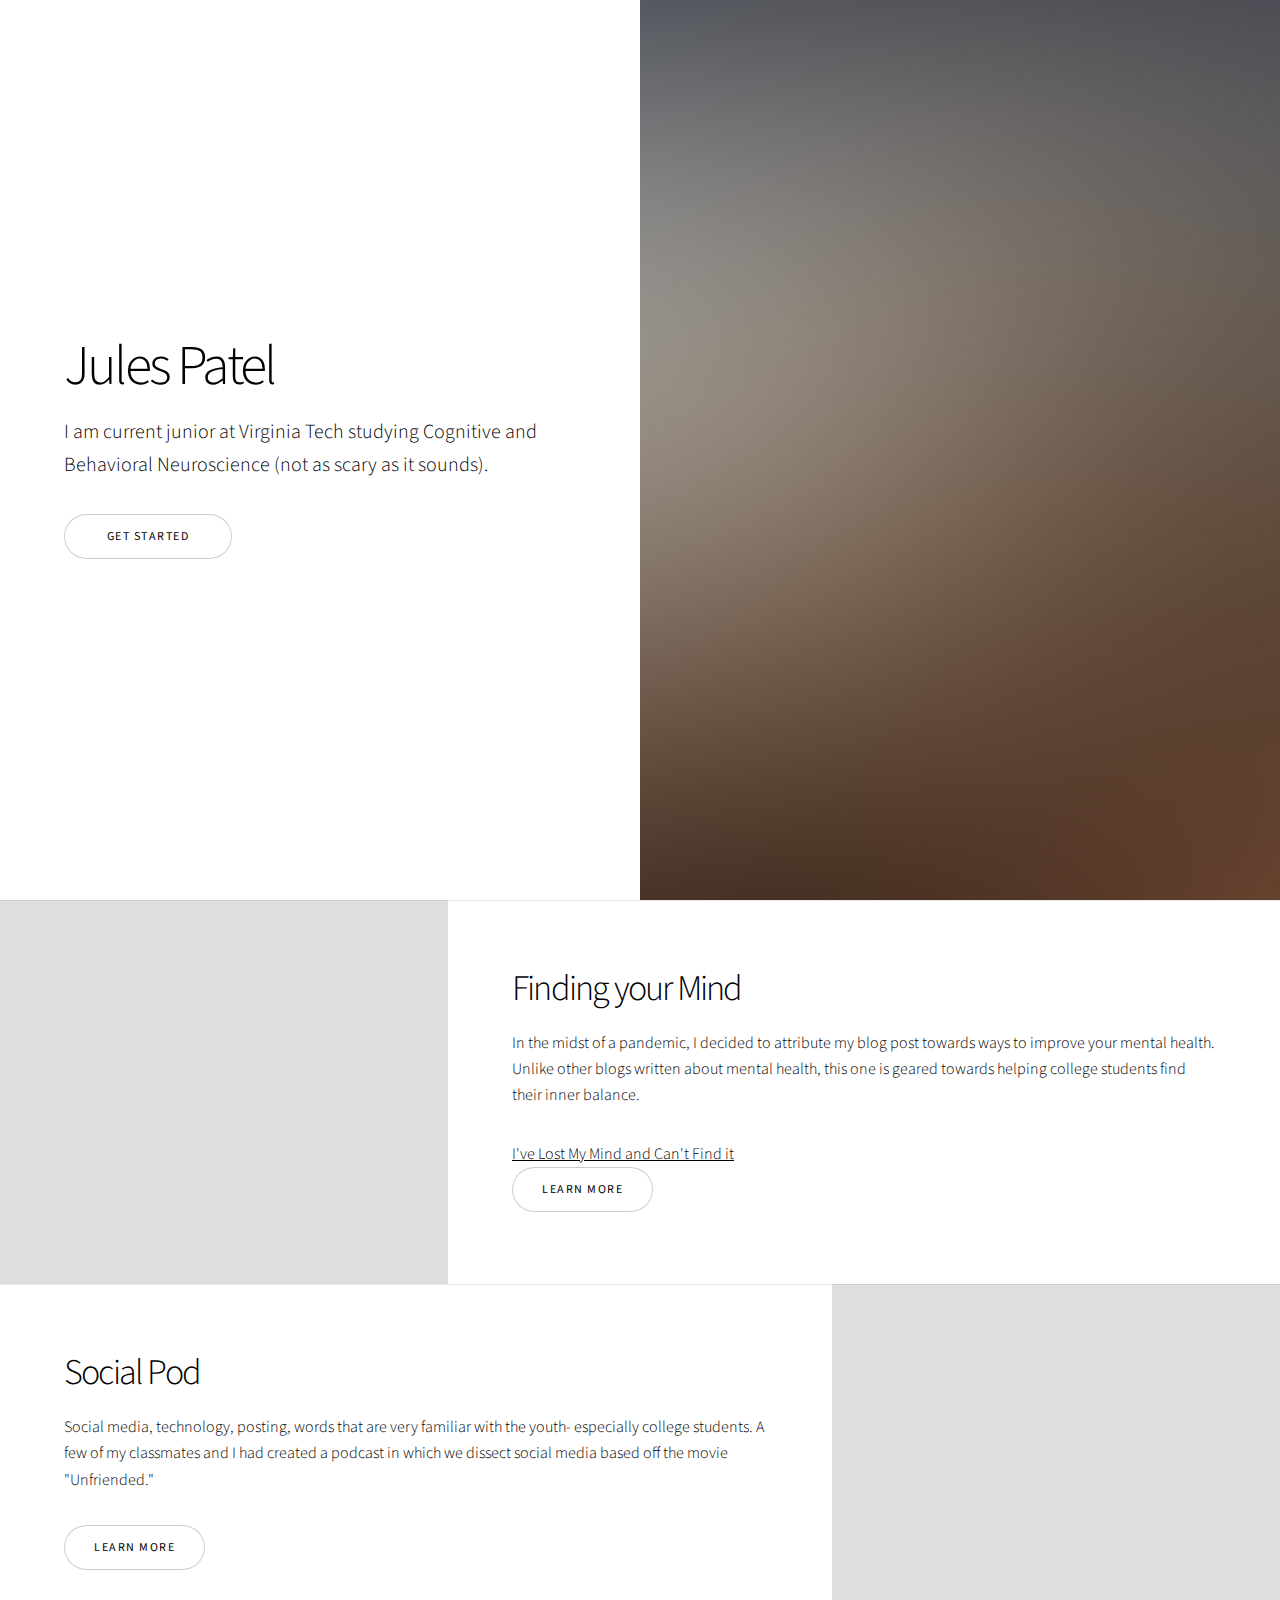
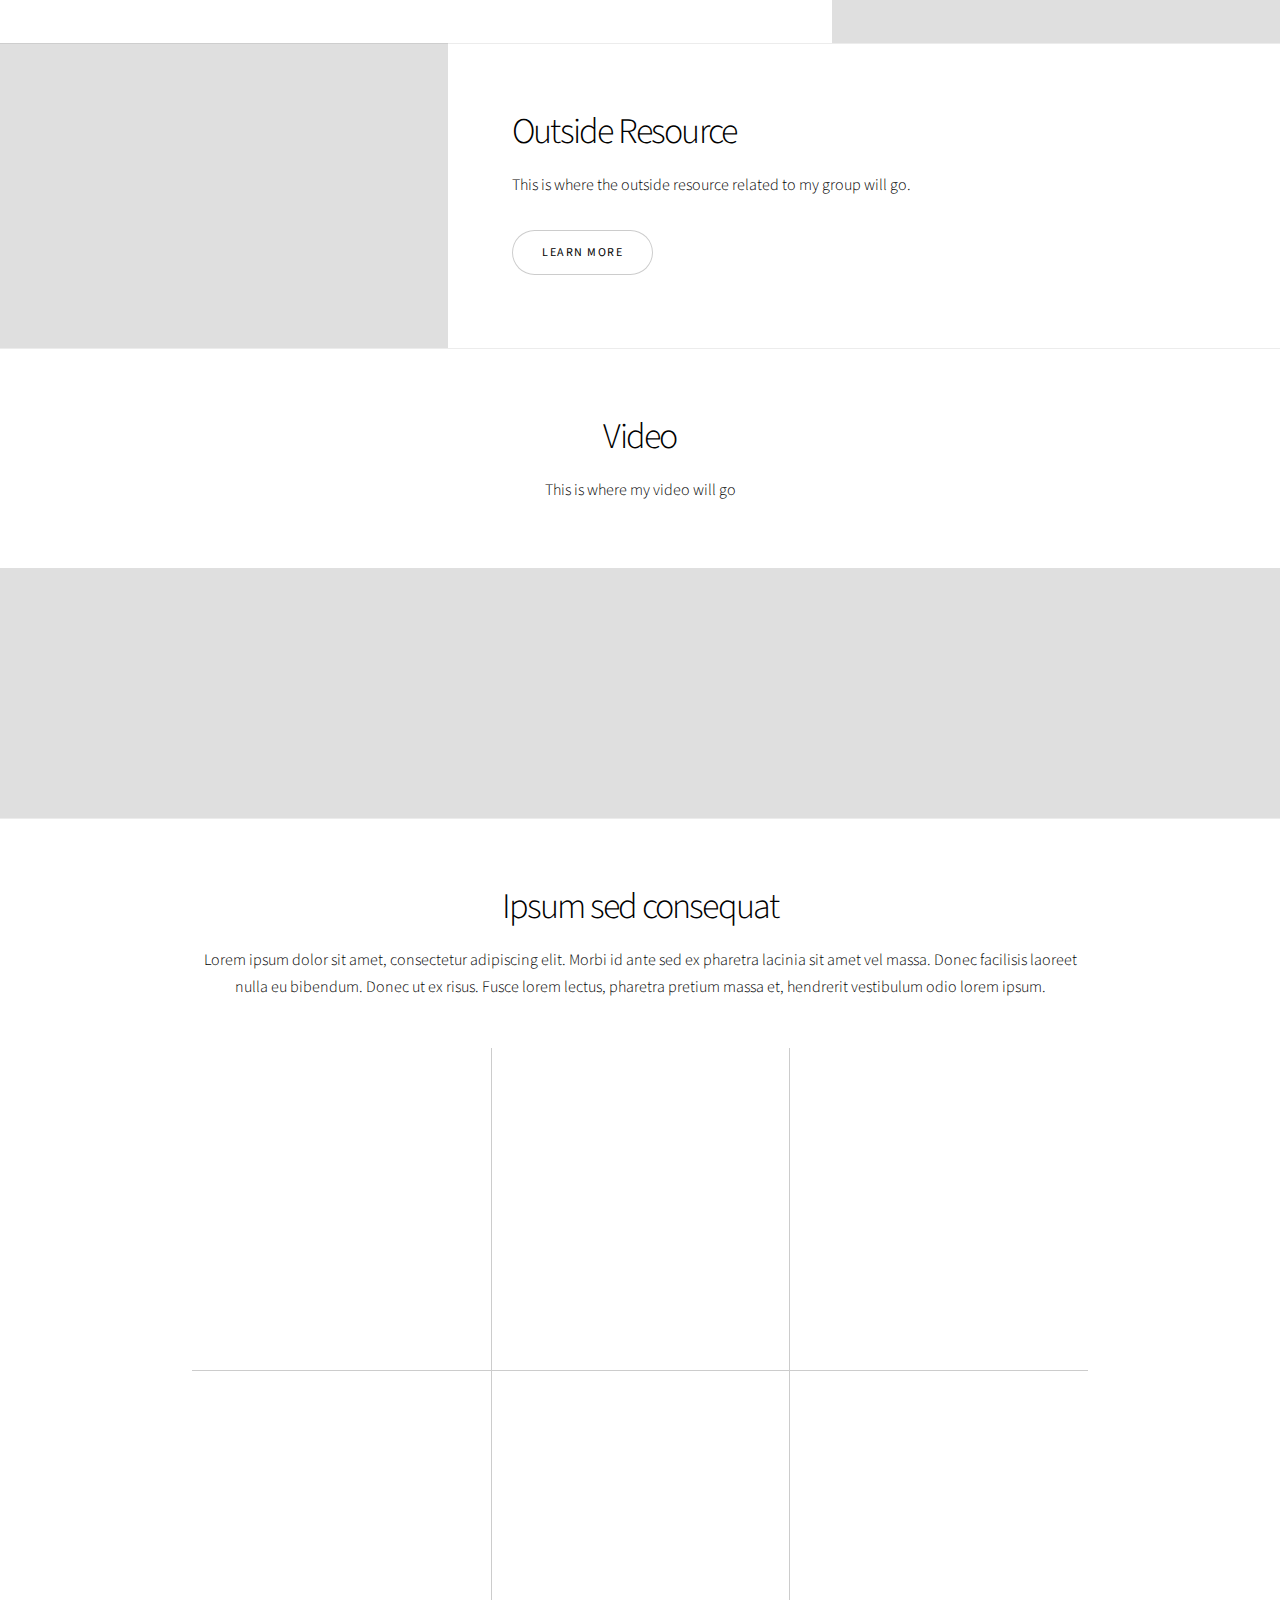
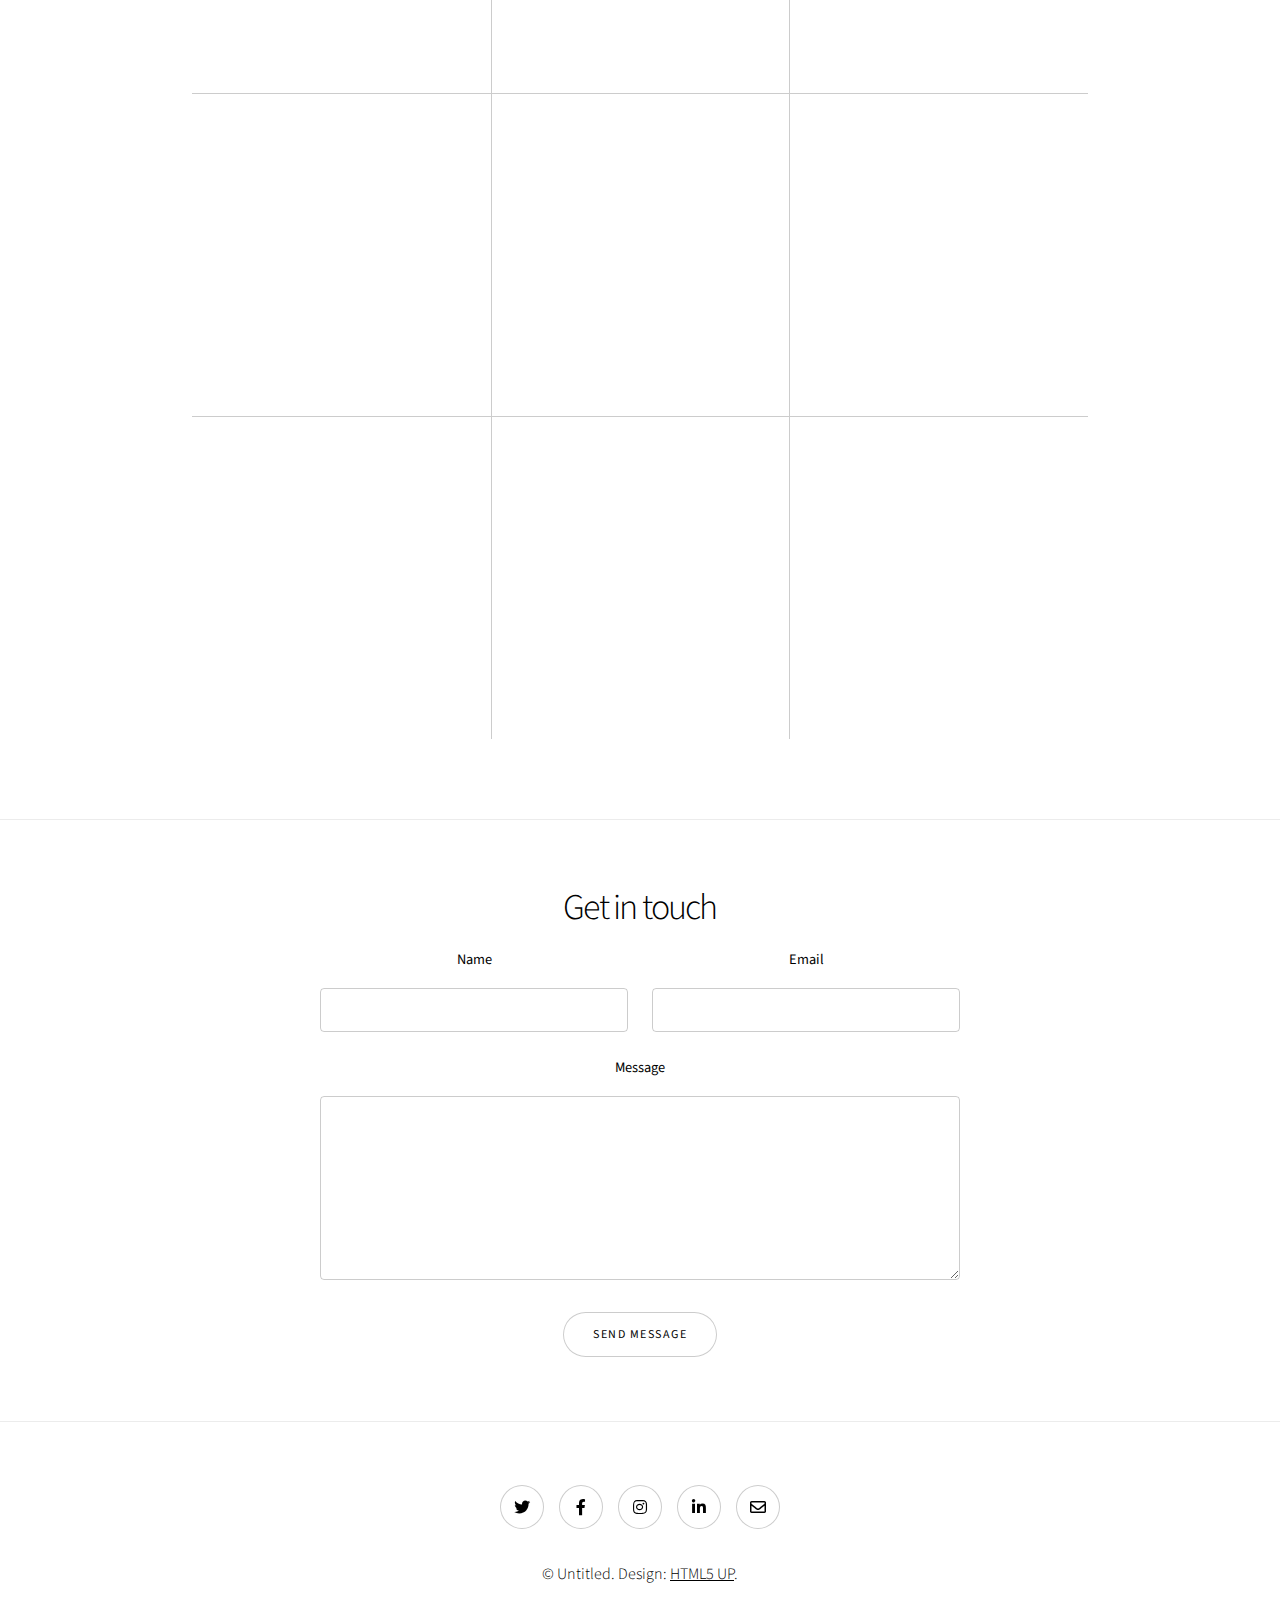
==== commit 645e8d5f: "Update index 2.html" ====
--- a/index 2.html
+++ b/index 2.html
@@ -36,7 +36,7 @@
 						<div class="content">
 							<h2>Finding your Mind</h2>
 							<p>In the midst of a pandemic, I decided to attribute my blog post towards ways to improve your mental health. Unlike other blogs written about mental health, this one is geared towards helping college students find their inner balance.</p>
-							<a href="https://medium.com/@julesp14/ive-lost-my-mind-and-can-t-find-it-793884eb2aad?sk=927921e8052f304ed4b360e5c70a673d>I've Lost My Mind and Can't Find it</a>"
+					<a href="https://medium.com/@julesp14/ive-lost-my-mind-and-can-t-find-it-793884eb2aad?sk=927921e8052f304ed4b360e5c70a673d">I've Lost My Mind and Can't Find it</a>
 							<ul class="actions stacked">
 								<li><a href="#" class="button">Learn More</a></li>
 							</ul>
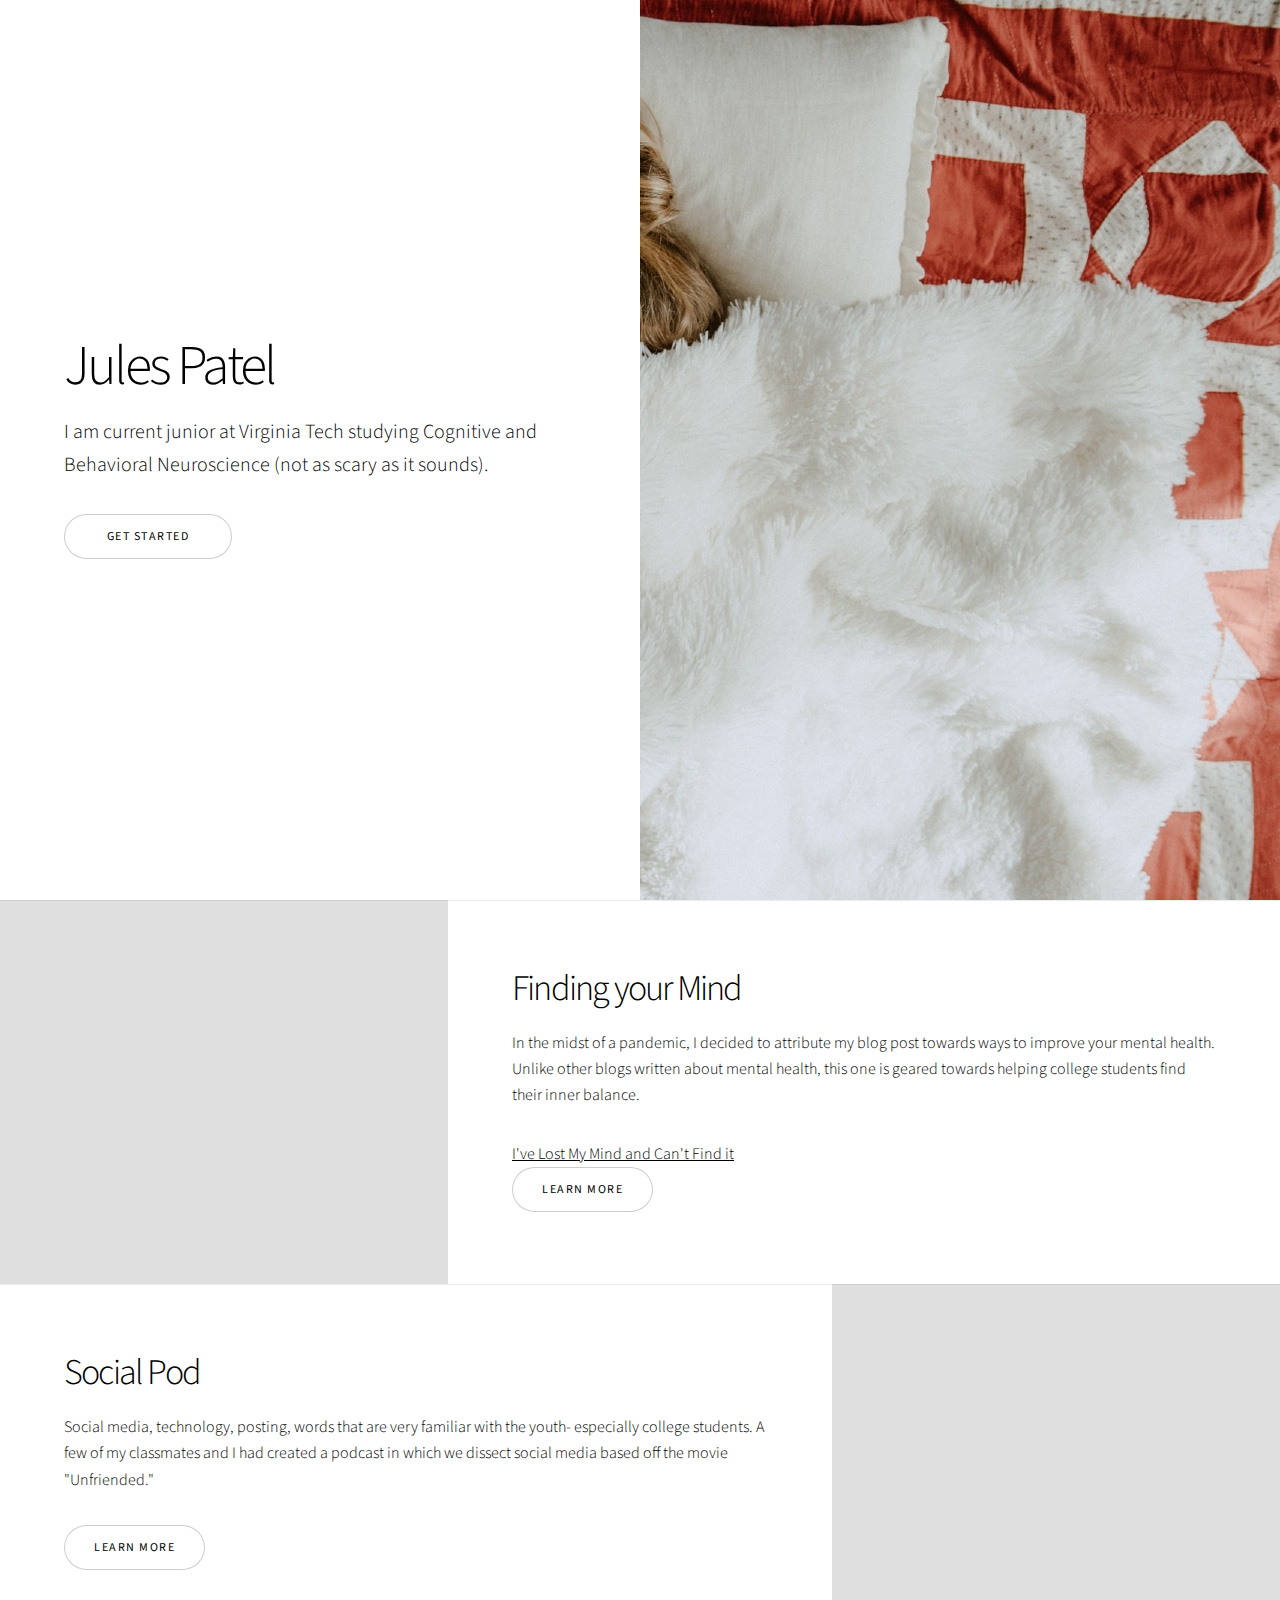
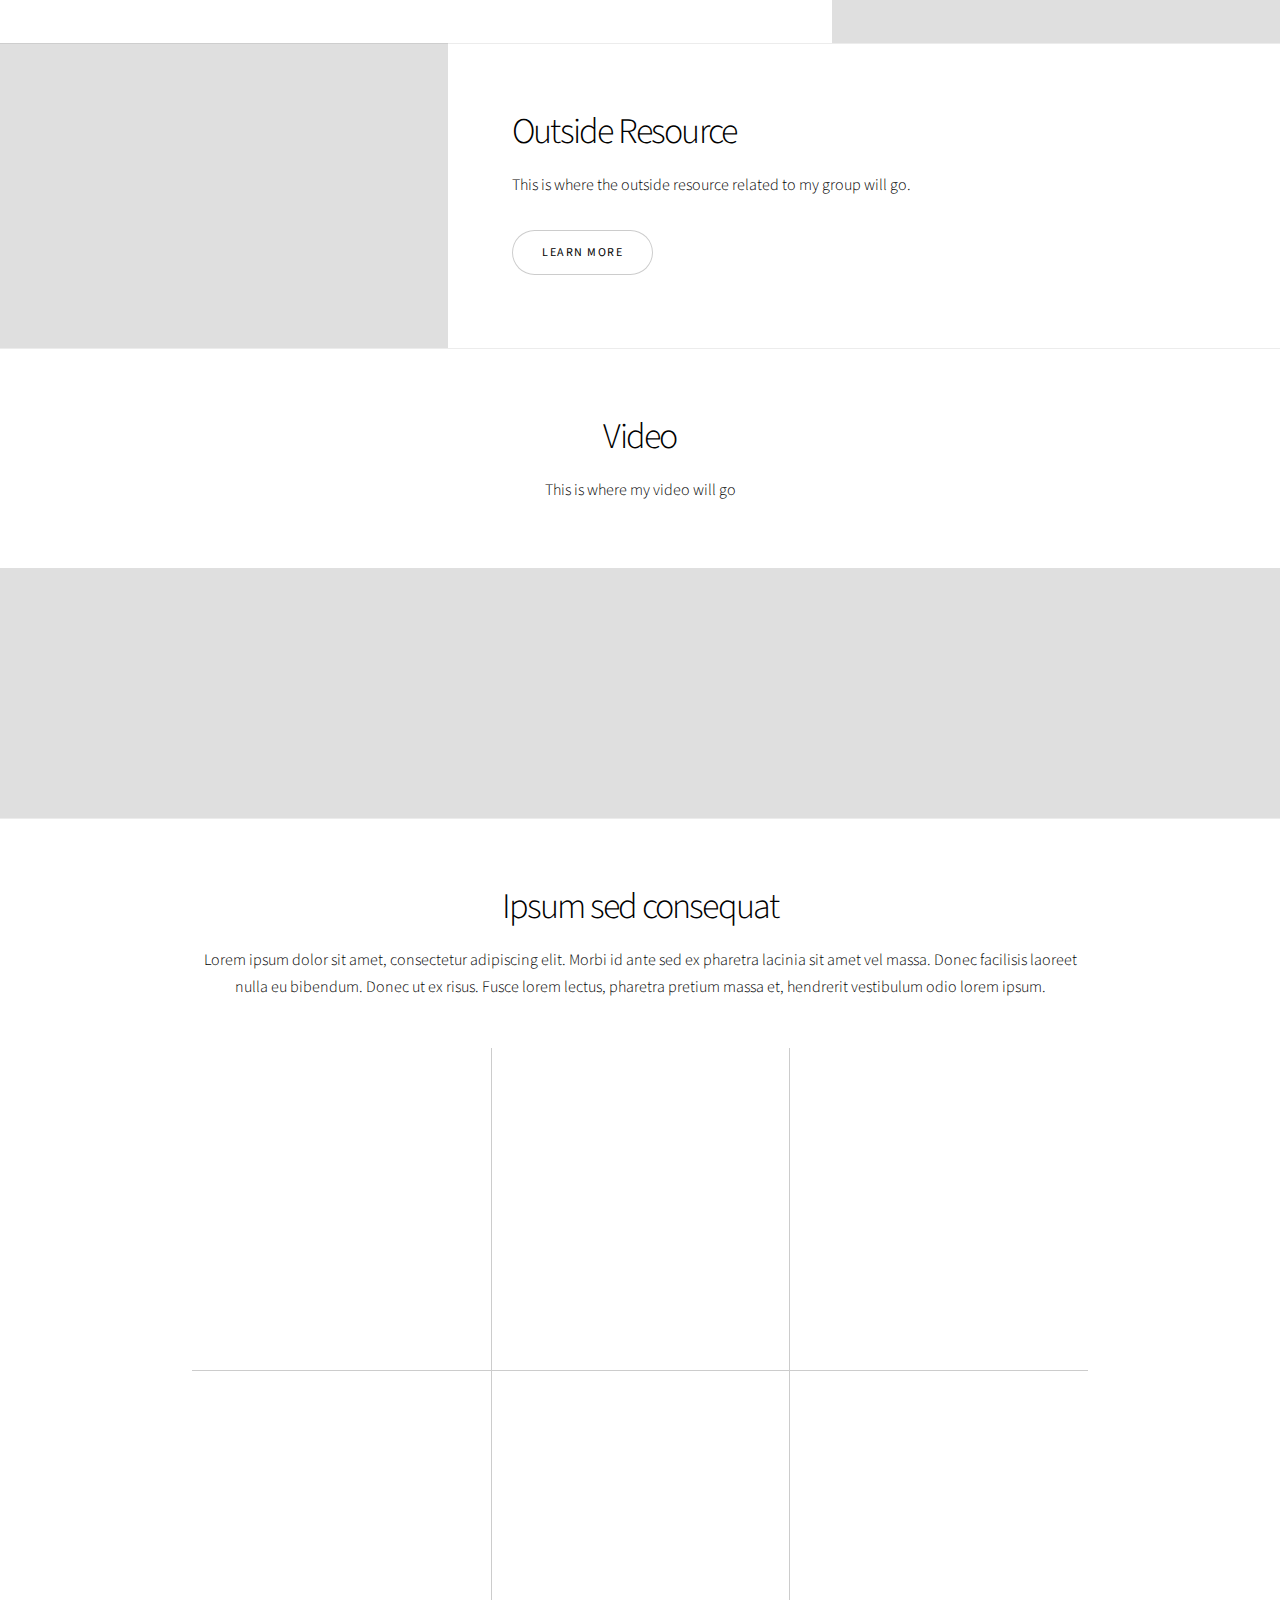
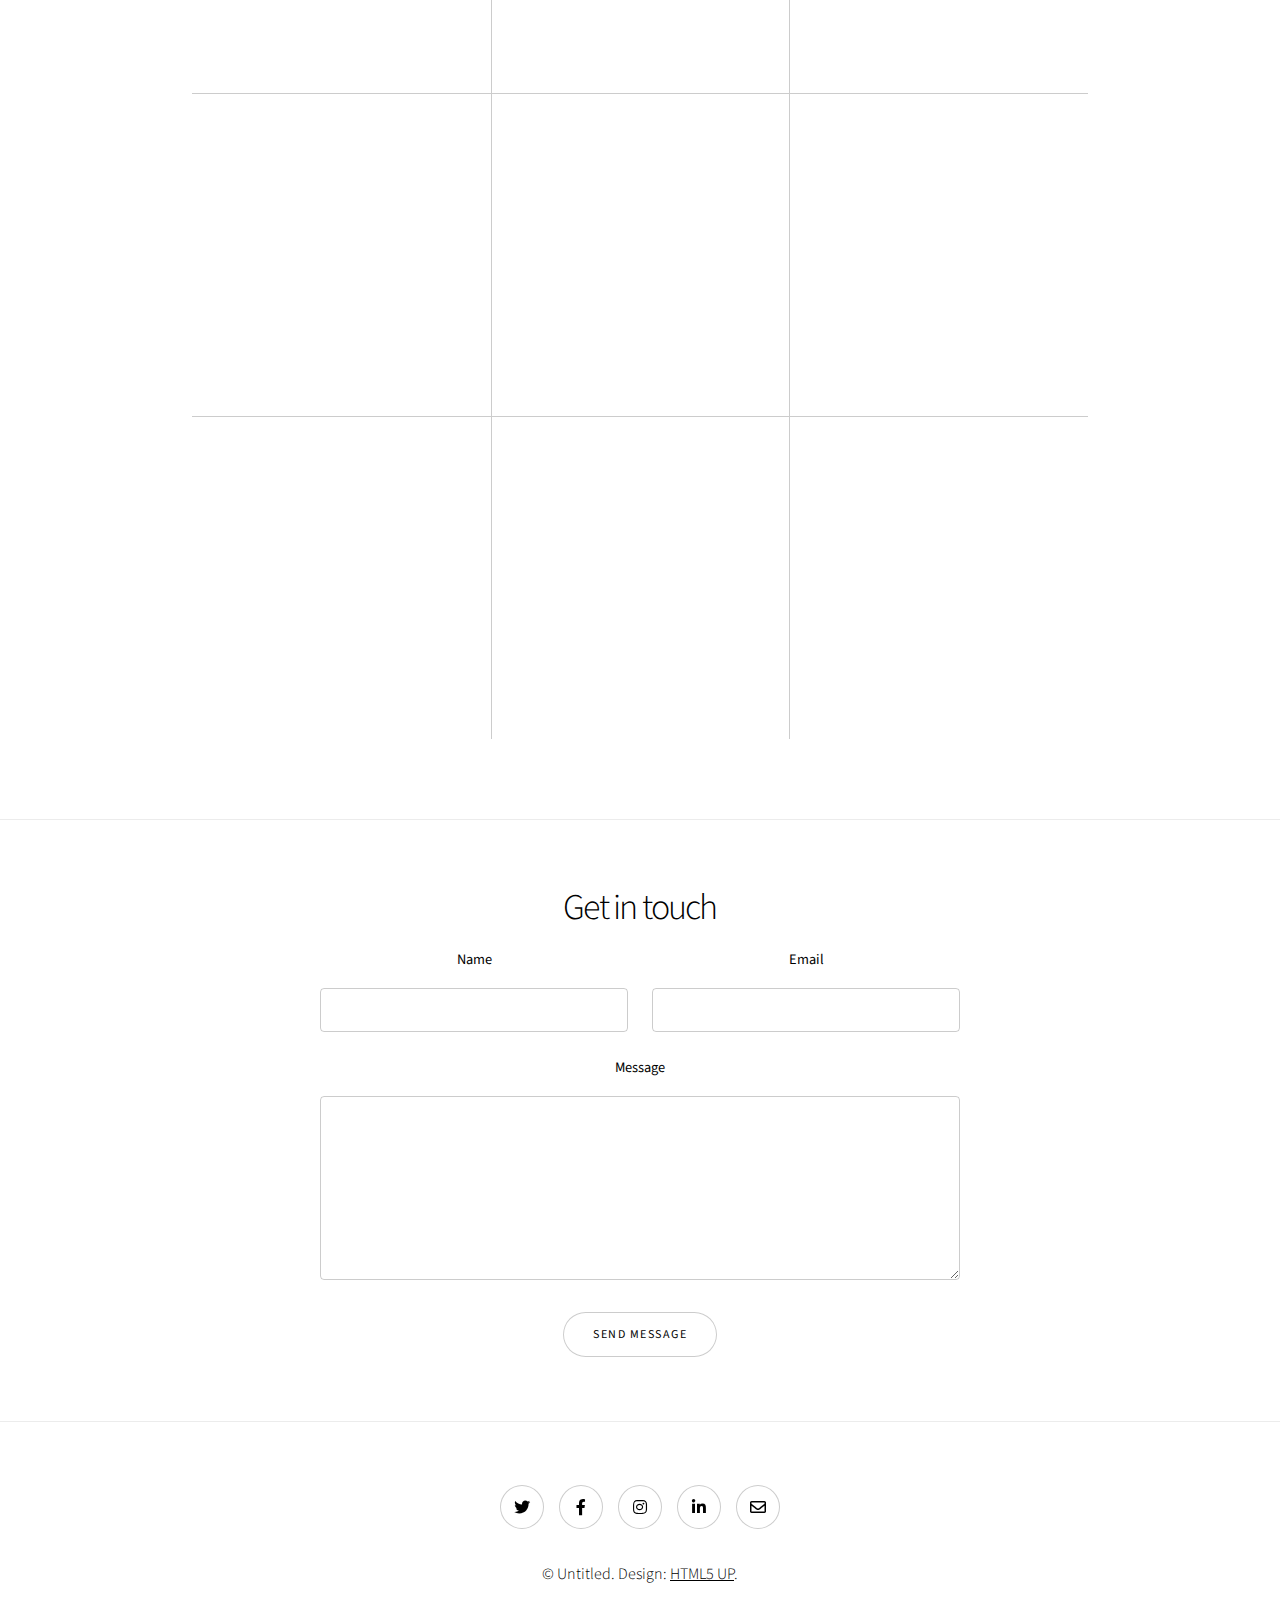
==== commit 0ae36c00: "pic 1" ====
--- a/index 2.html
+++ b/index 2.html
@@ -27,7 +27,7 @@
 							</ul>
 						</div>
 						<div class="image">
-							<img src="images/banner.jpg" alt="" />
+							<img src="images/girl-messybun.jpg" alt="" />
 						</div>
 					</section>
 
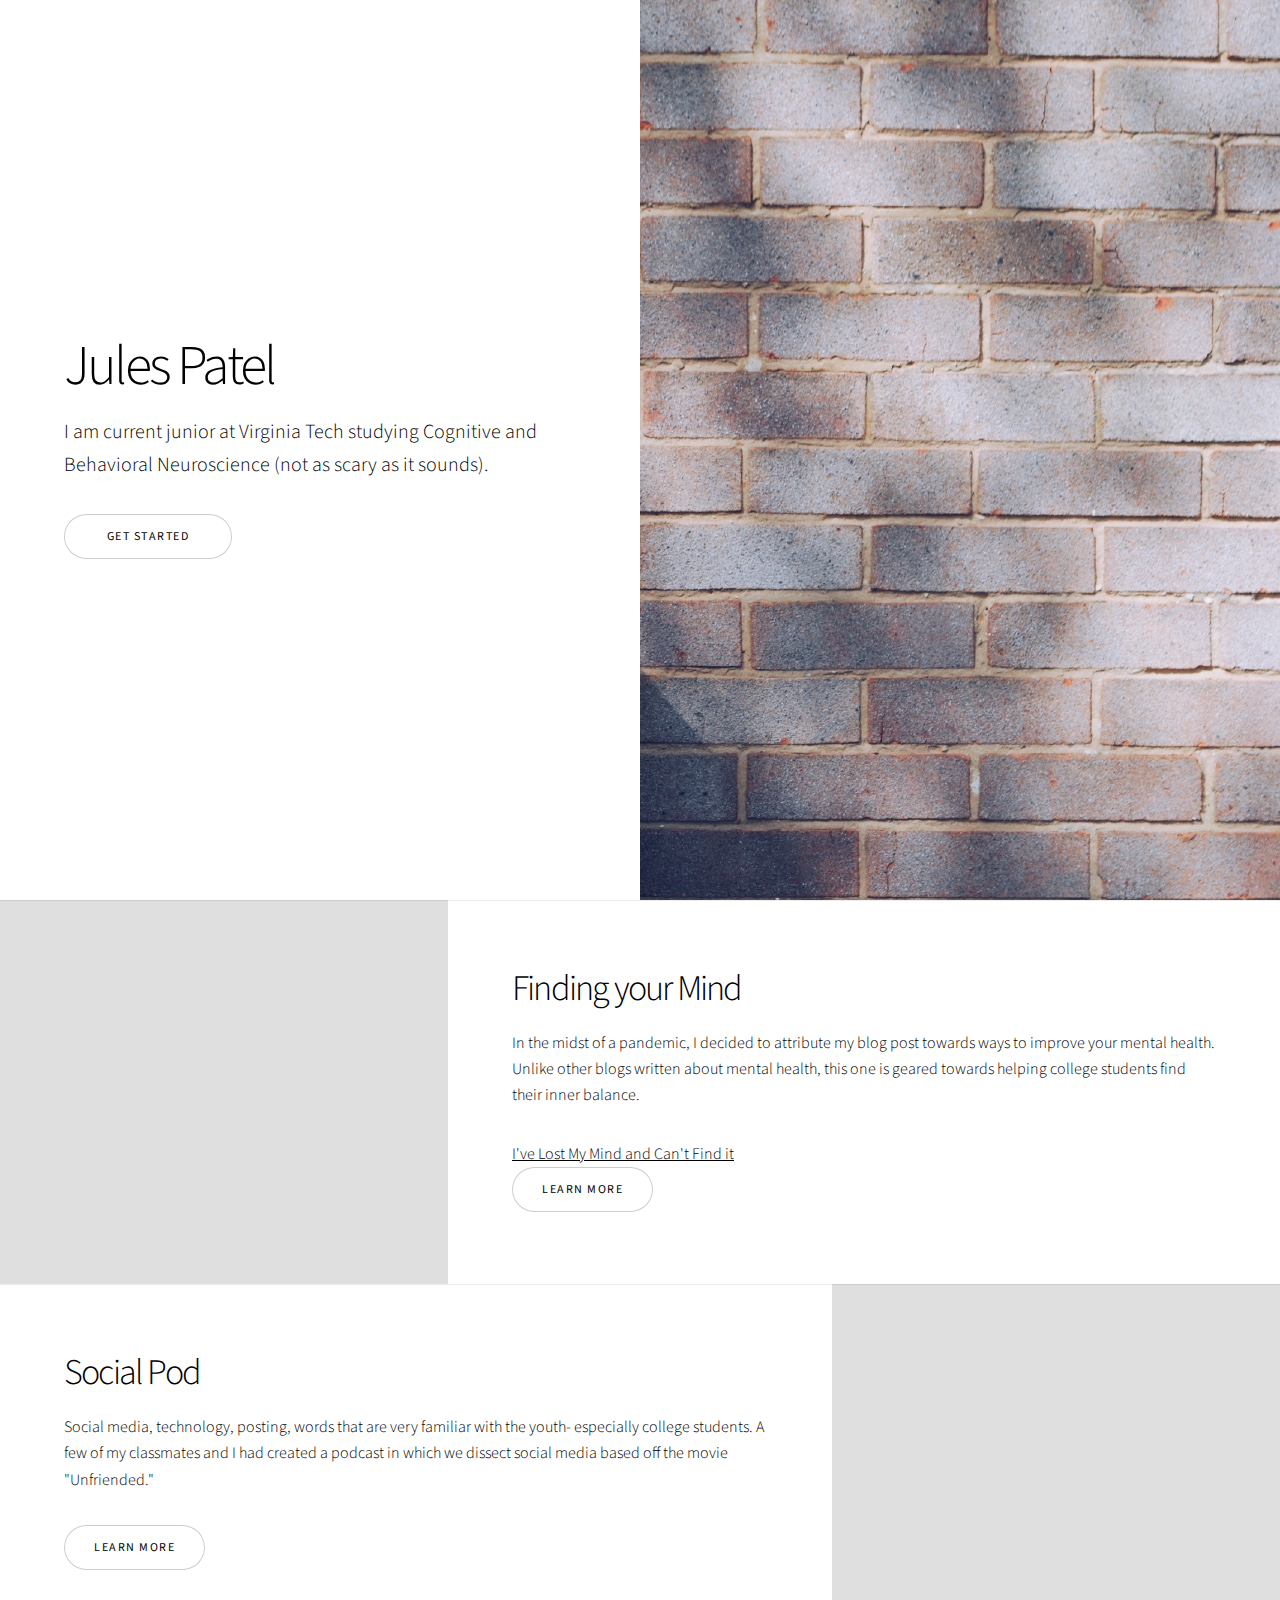
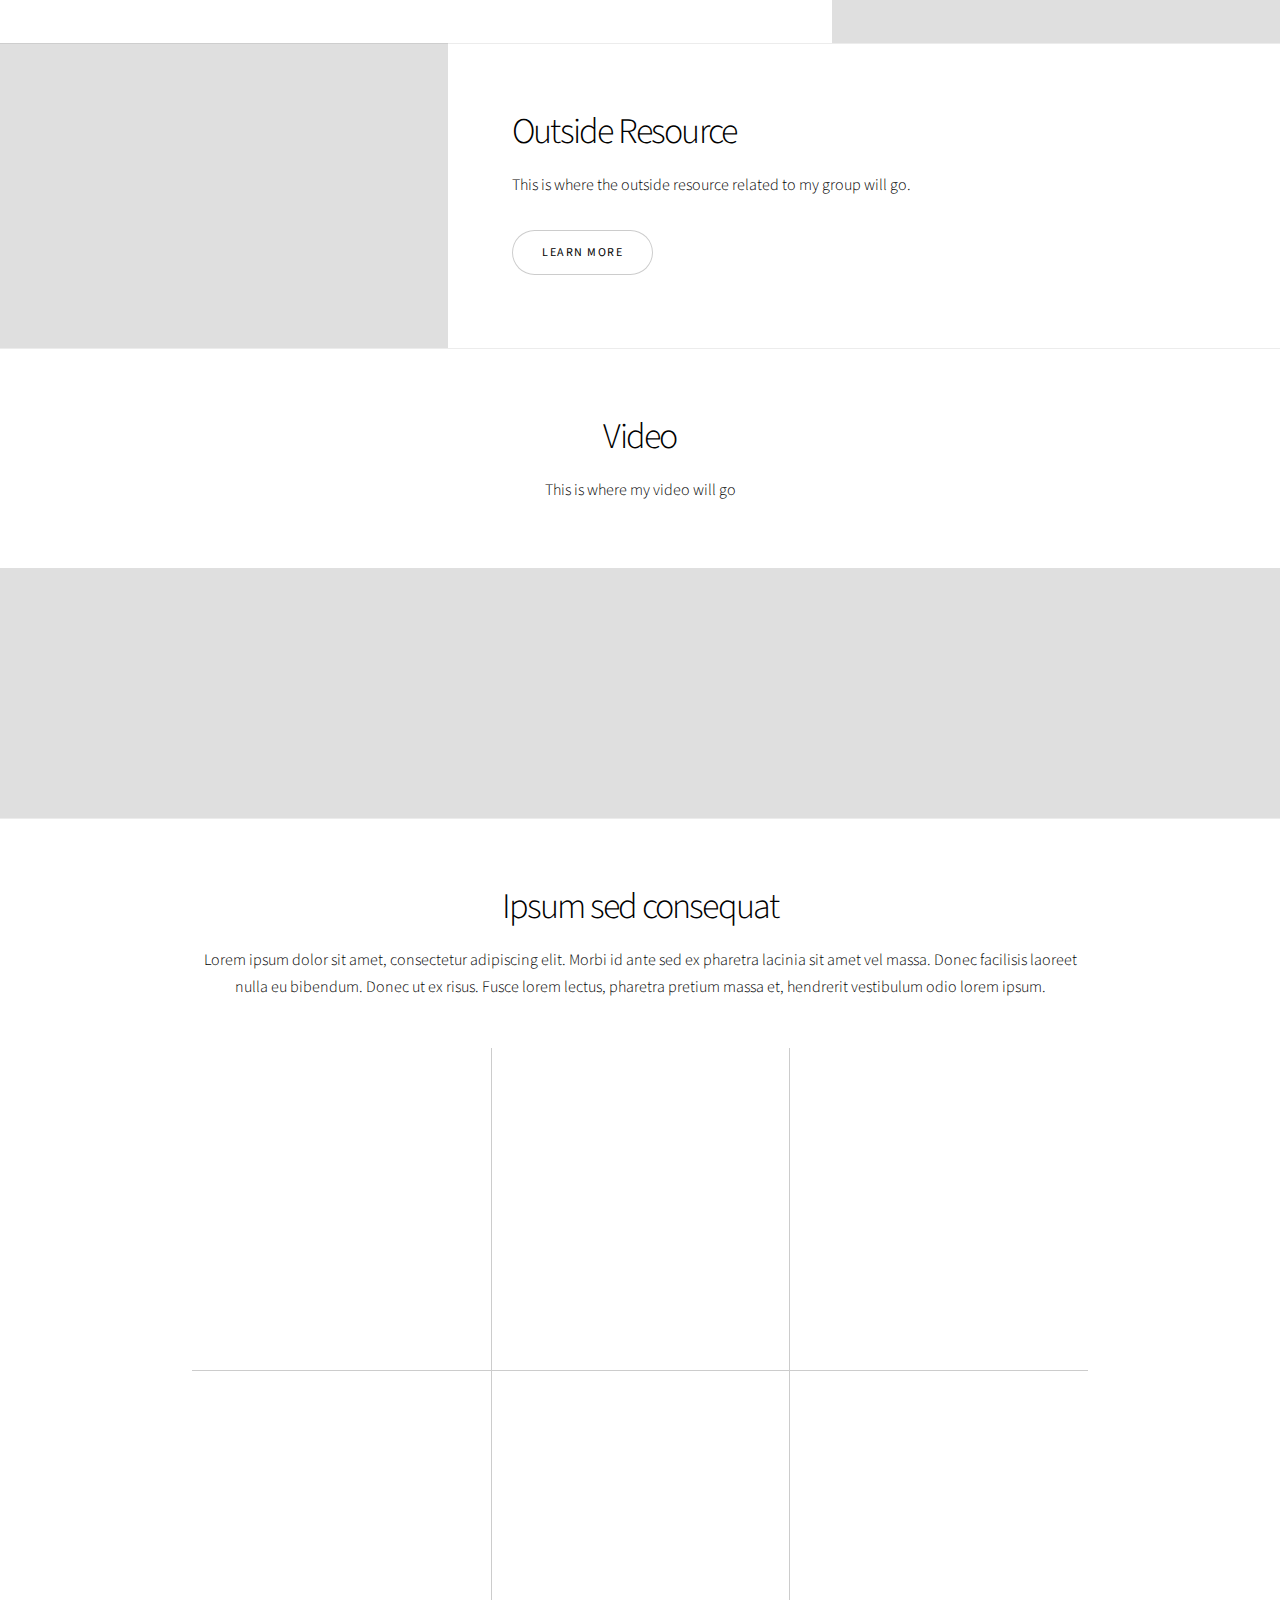
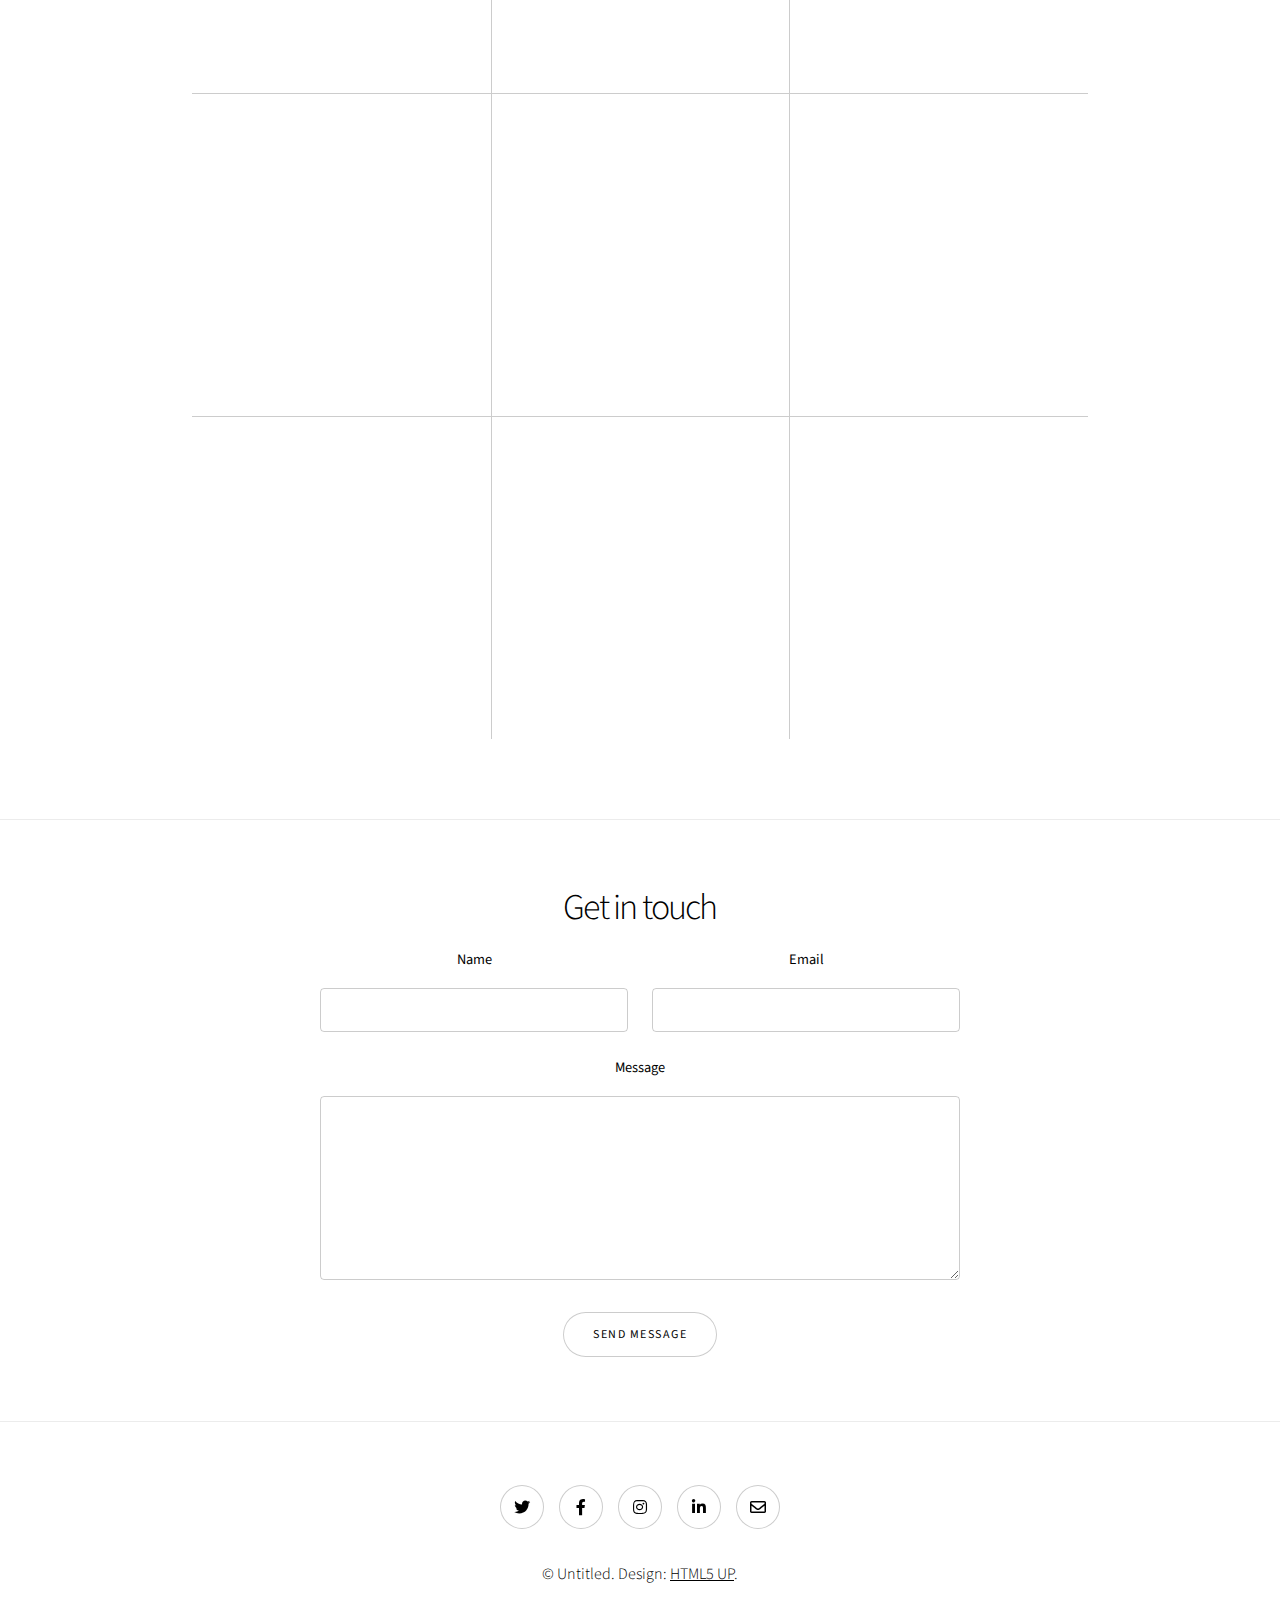
==== commit 7f14e3fd: "girl with book" ====
--- a/index 2.html
+++ b/index 2.html
@@ -27,7 +27,7 @@
 							</ul>
 						</div>
 						<div class="image">
-							<img src="images/girl-messybun.jpg" alt="" />
+							<img src="images/girl-book.jpg" alt="Girl with Book on Her Face" />
 						</div>
 					</section>
 
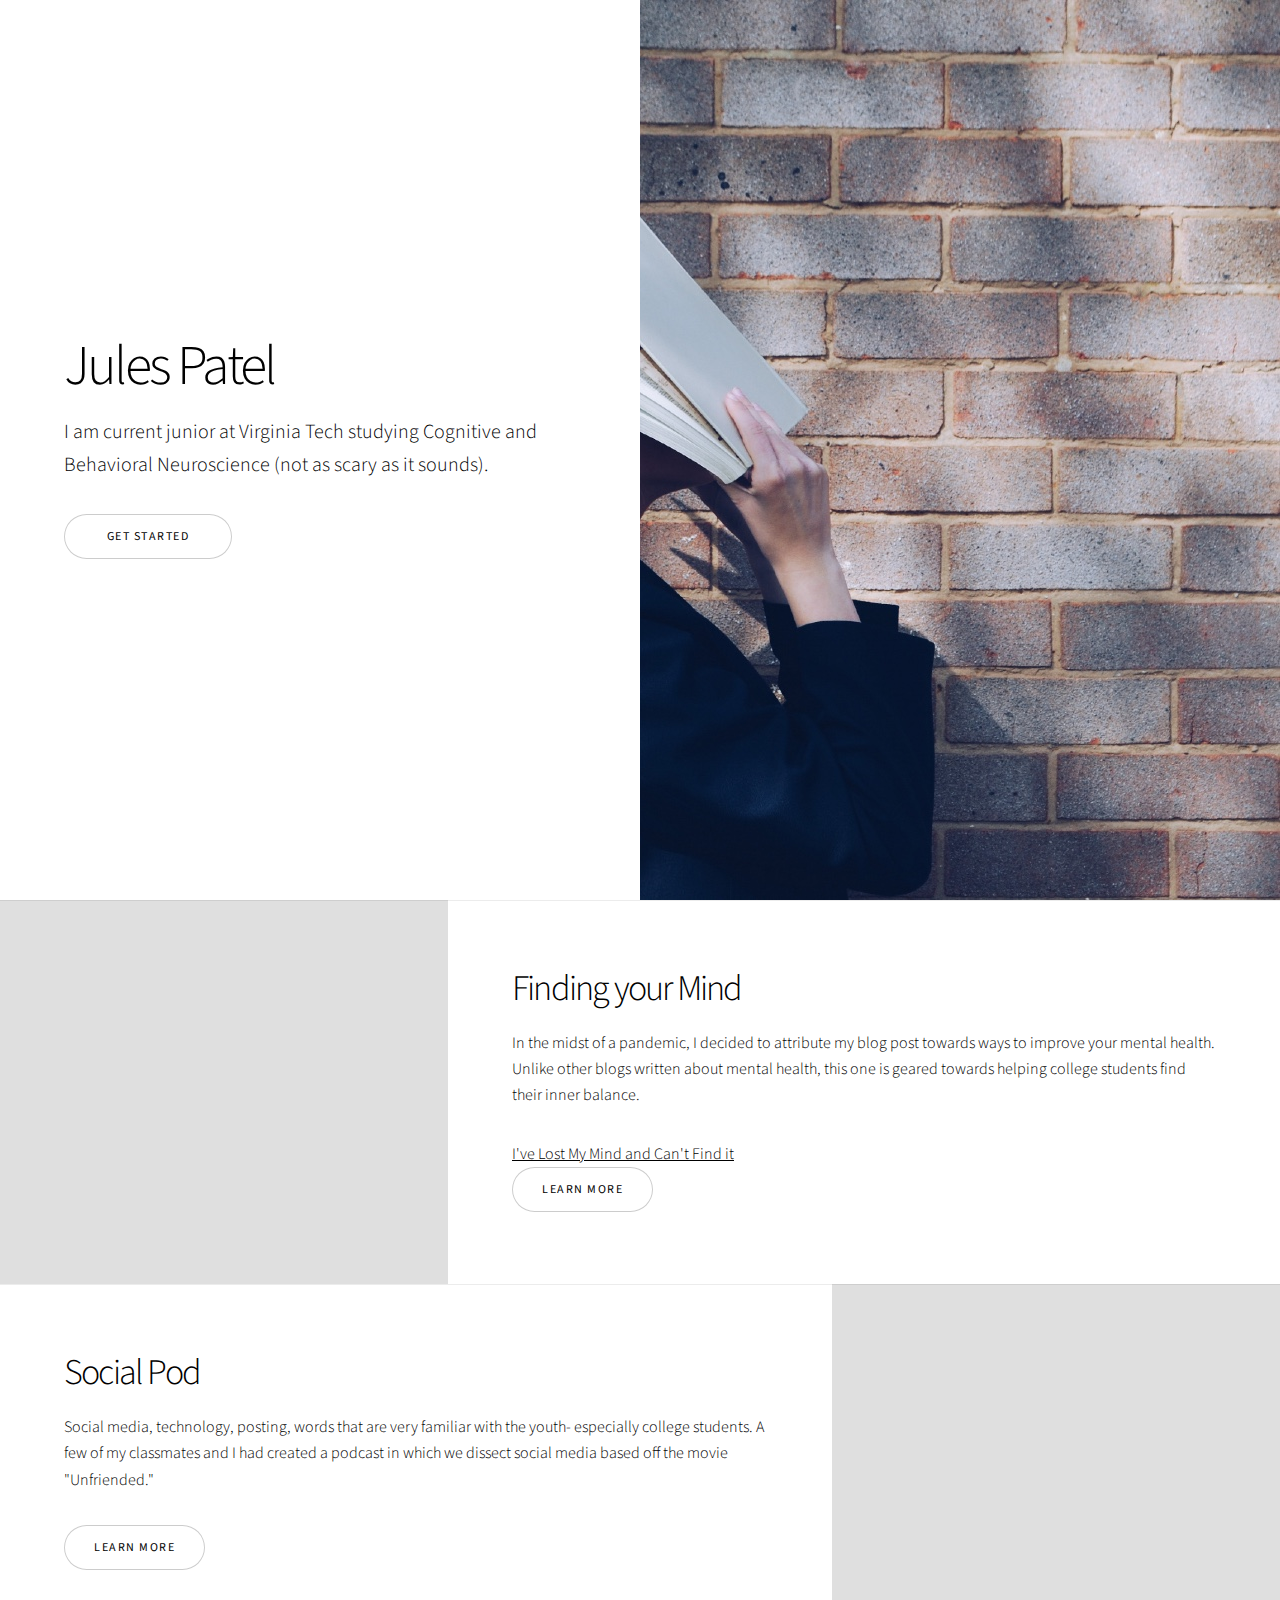
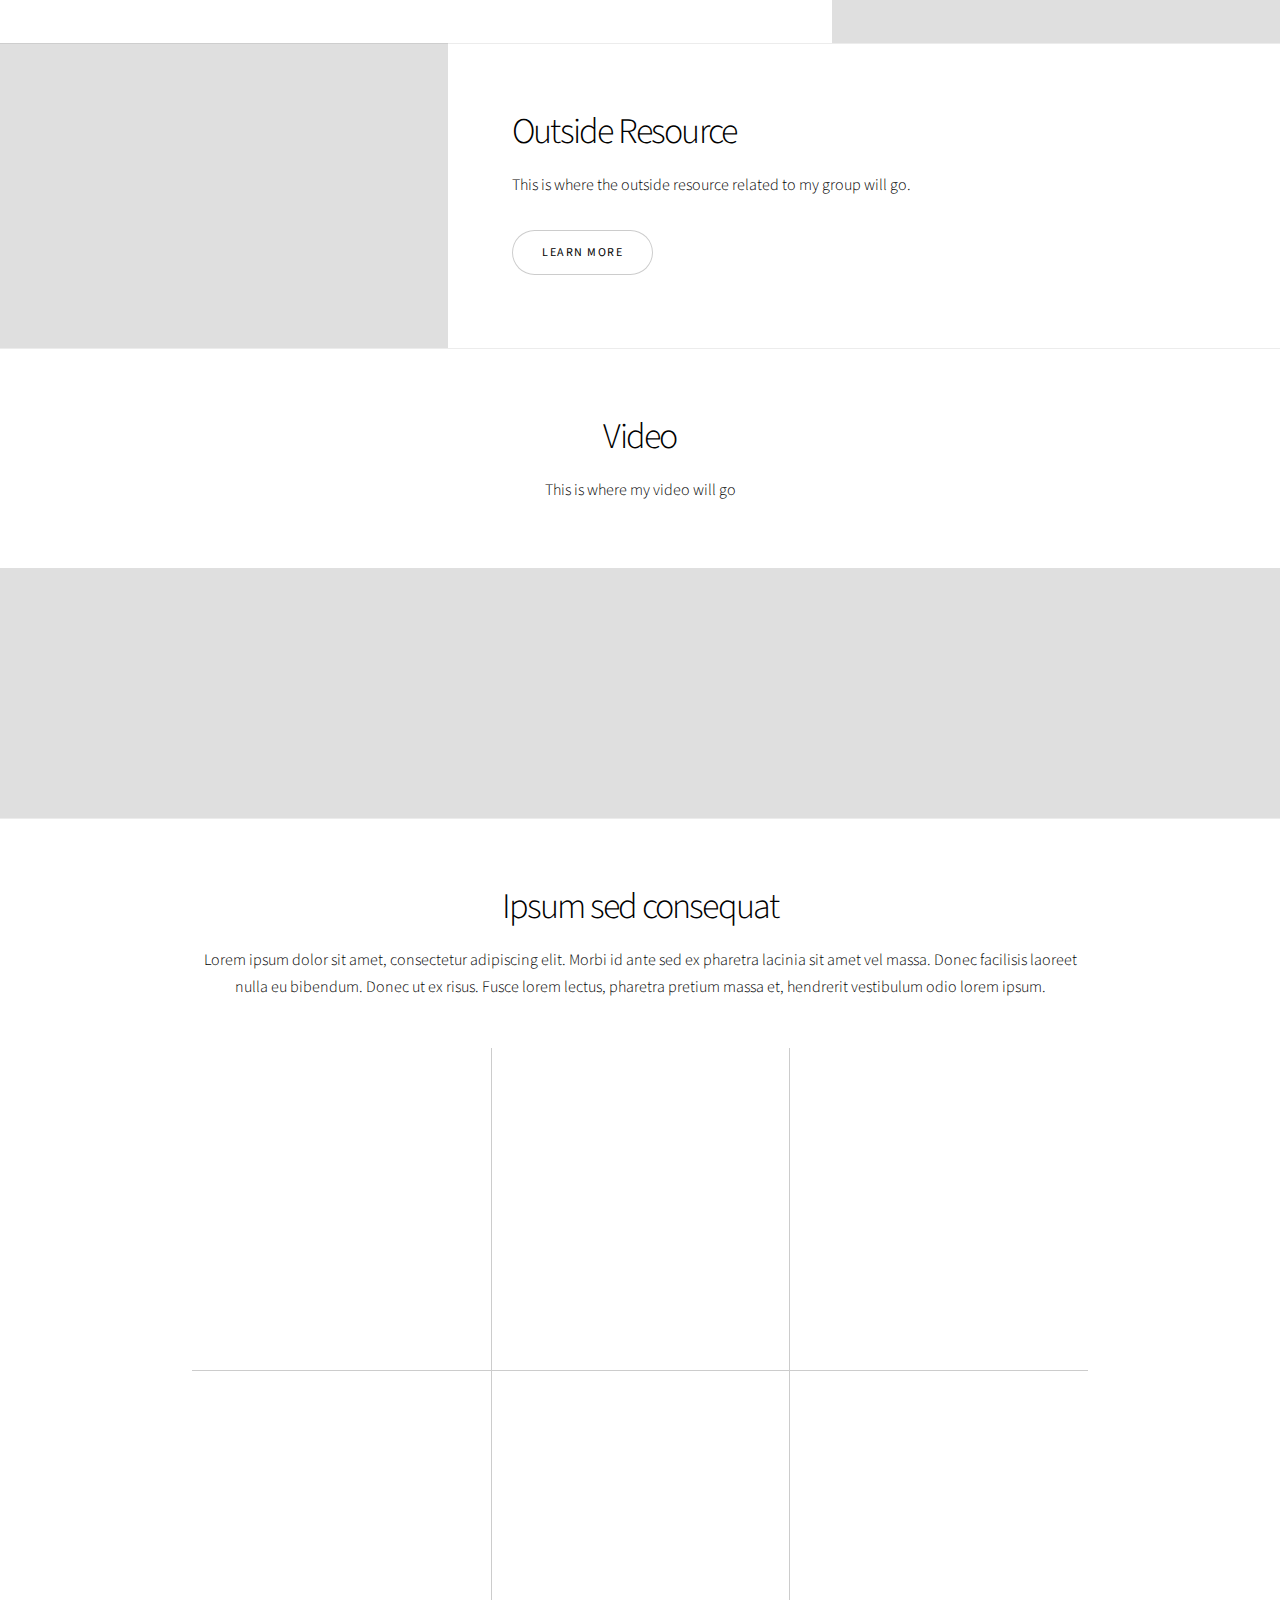
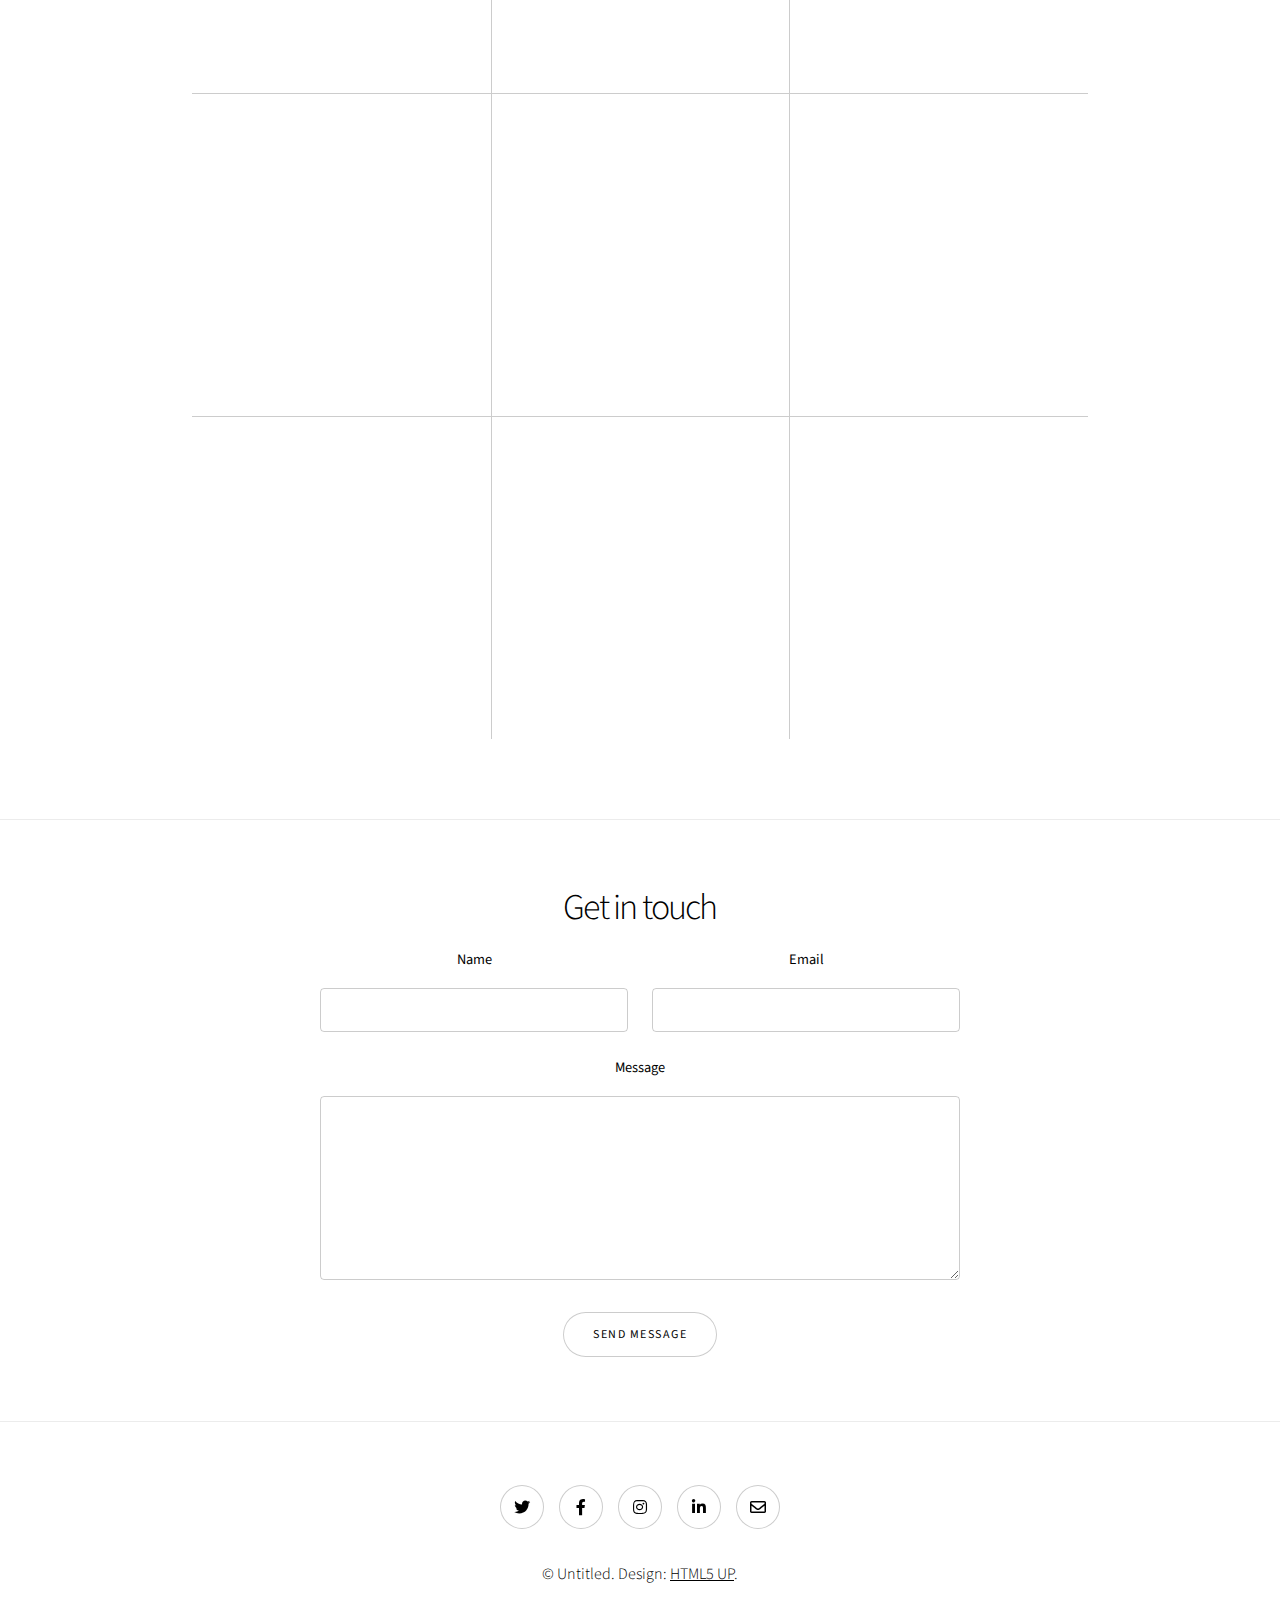
==== commit 8f540ac6: "another picture" ====
--- a/index 2.html
+++ b/index 2.html
@@ -27,7 +27,7 @@
 							</ul>
 						</div>
 						<div class="image">
-							<img src="images/girl-book.jpg" alt="Girl with Book on Her Face" />
+							<img src="images/girl-book2.jpg" alt="Girl with Book on Her Face" />
 						</div>
 					</section>
 
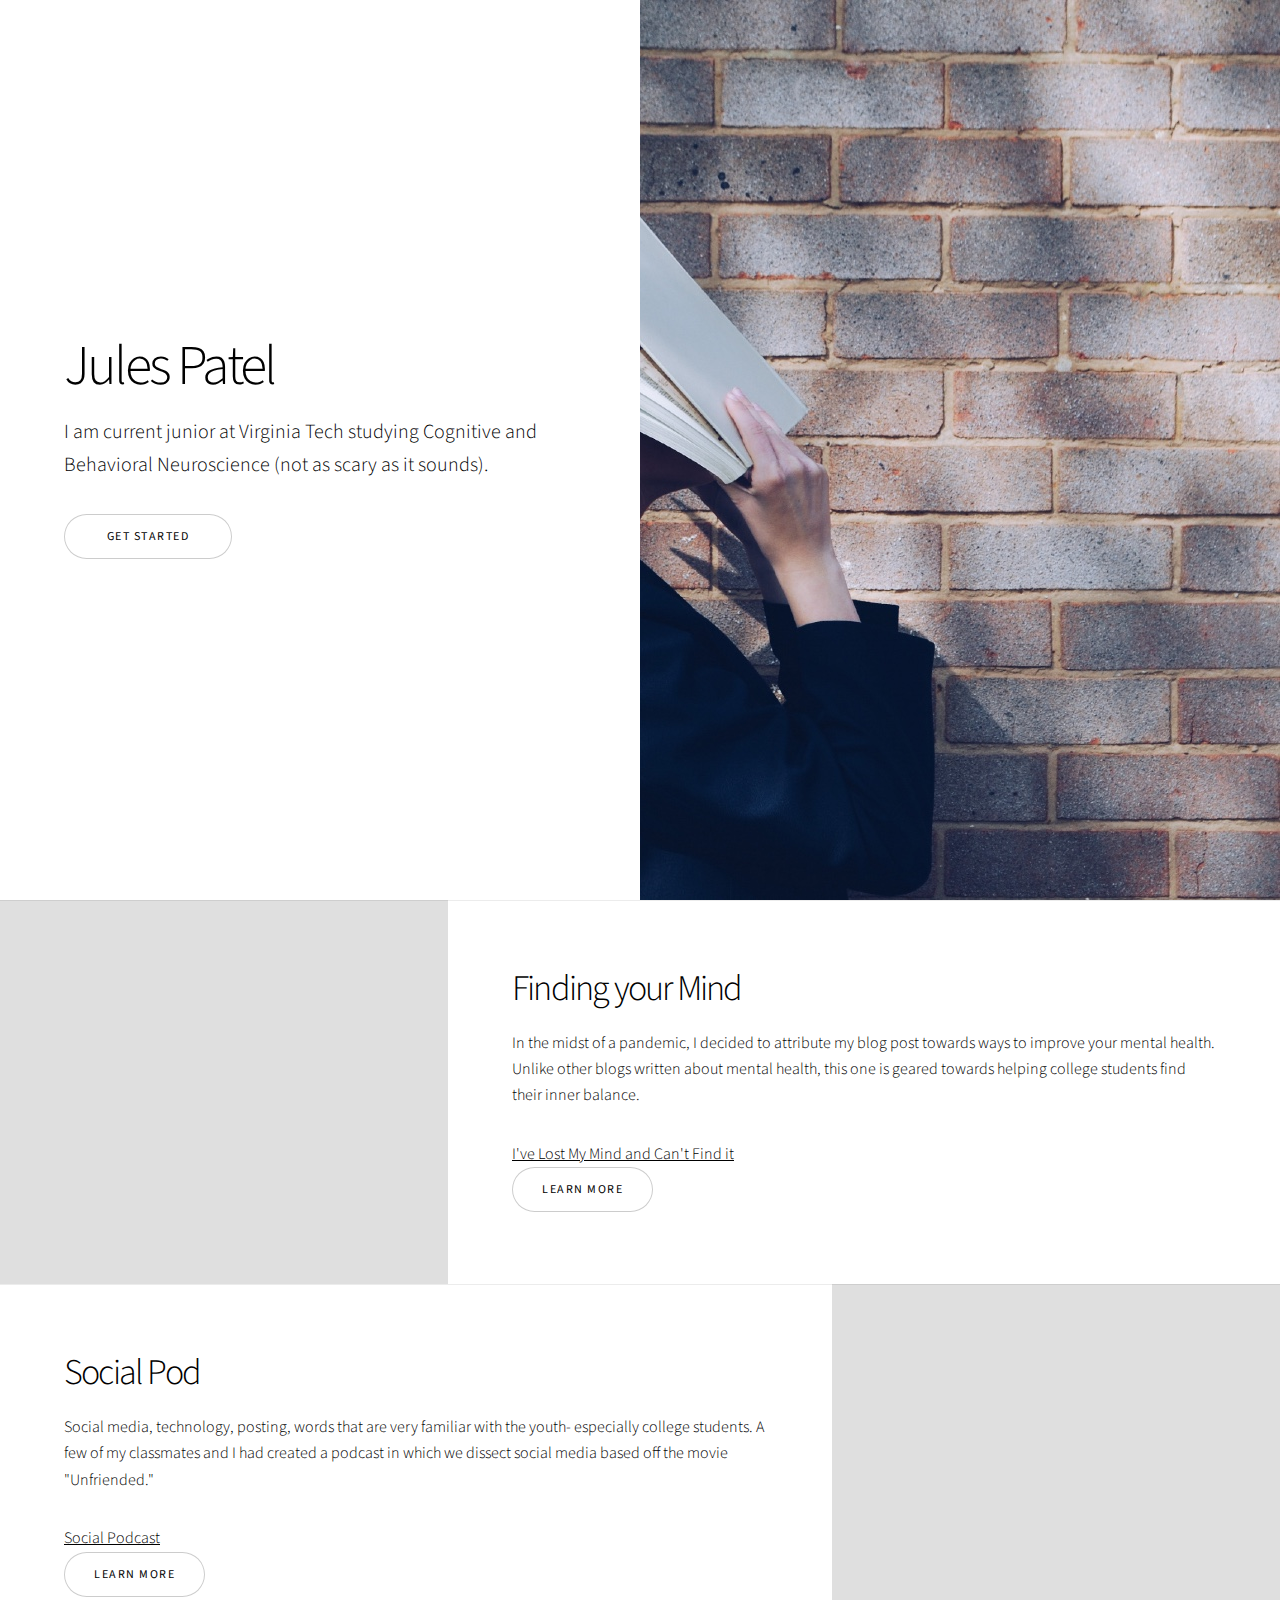
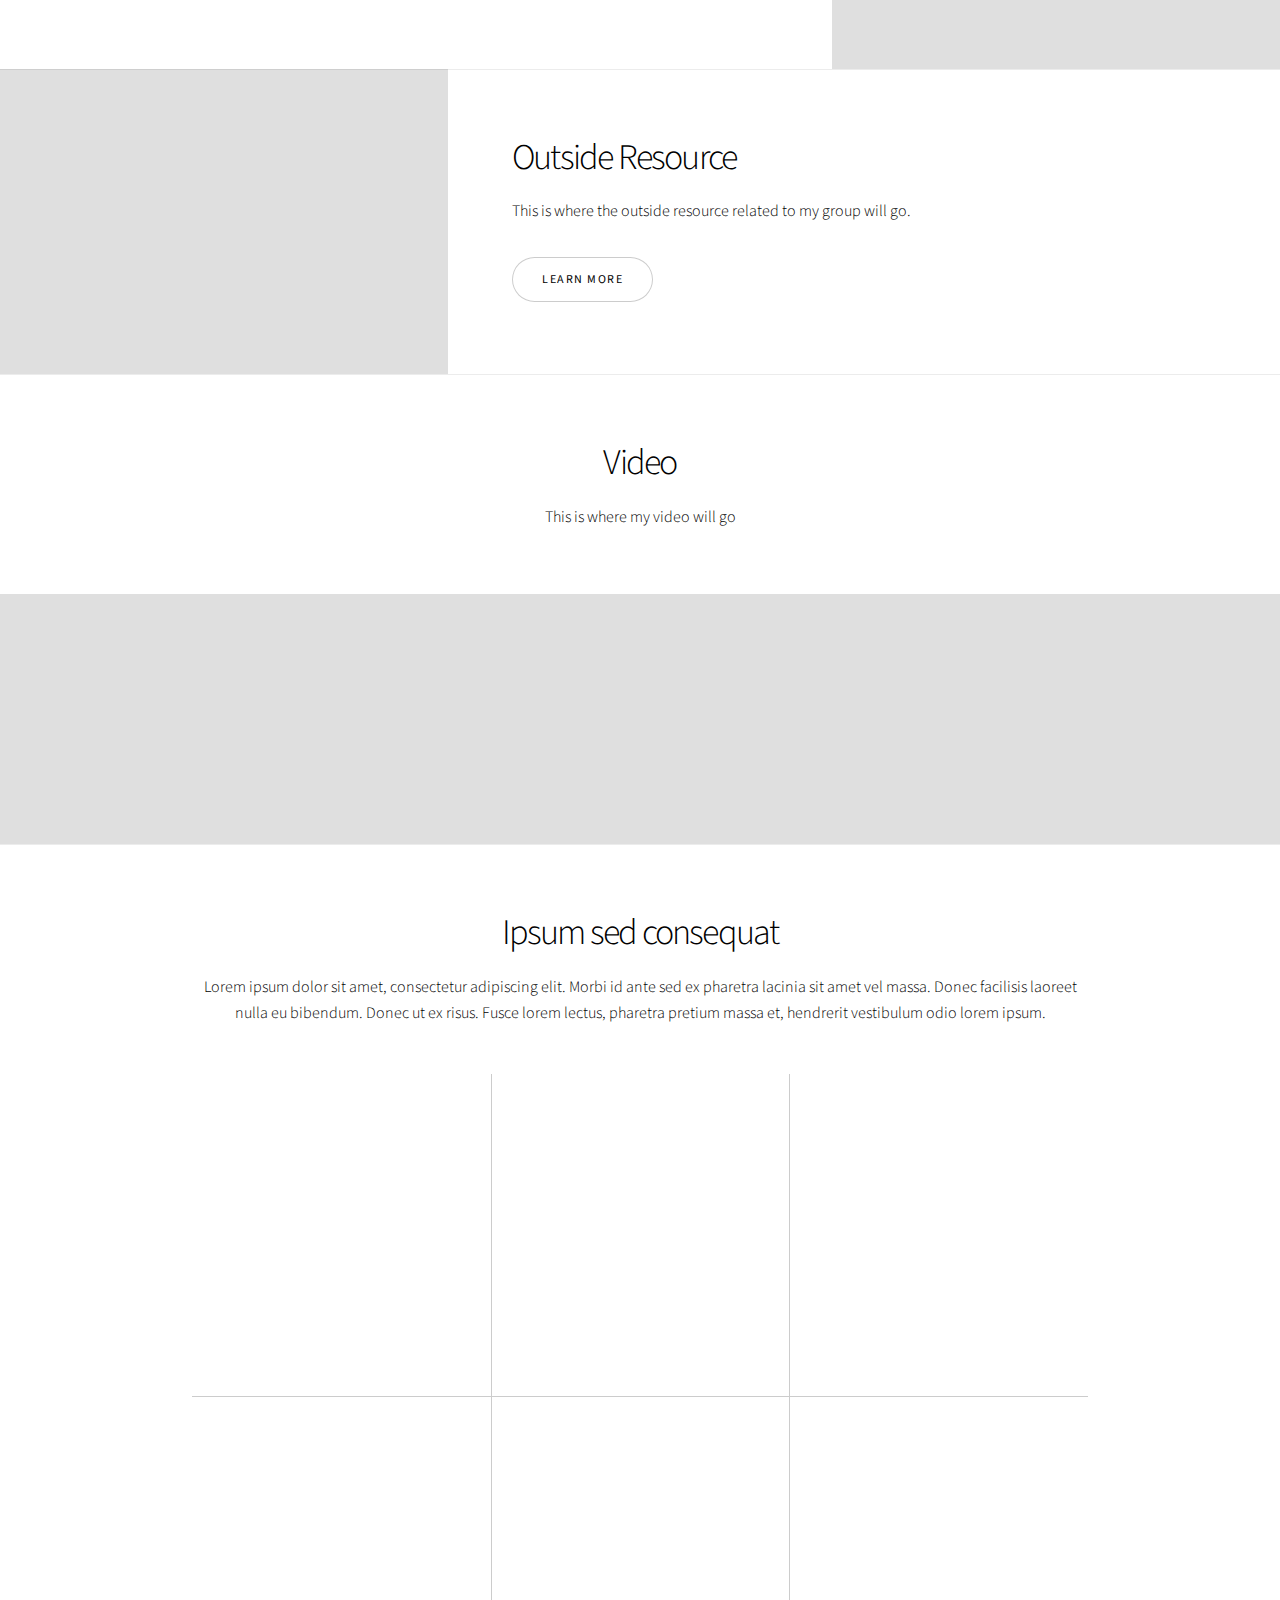
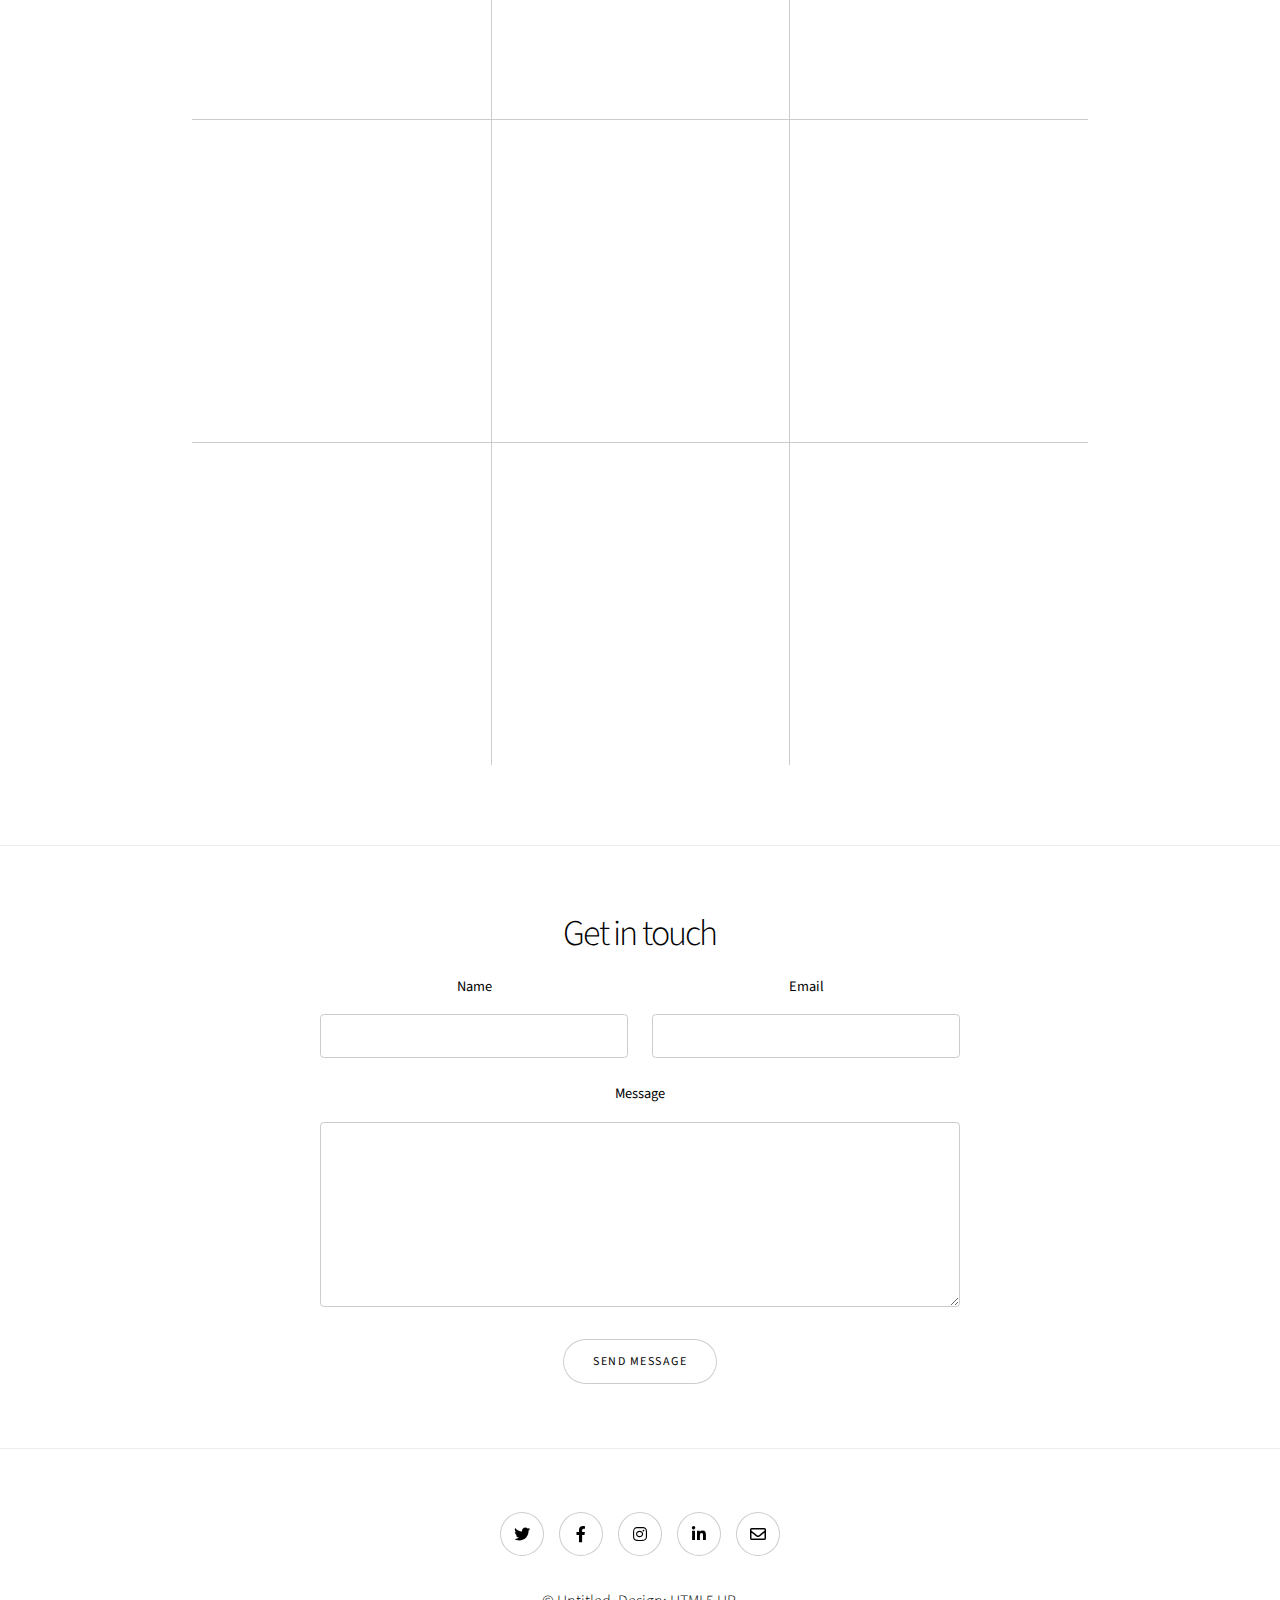
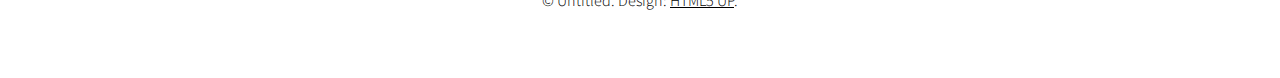
==== commit d331d309: "Update index 2.html" ====
--- a/index 2.html
+++ b/index 2.html
@@ -42,7 +42,7 @@
 							</ul>
 						</div>
 						<div class="image">
-							<img src="images/spotlight01.jpg" alt="" />
+							<img src="images/yoga-peaceful.jpg" alt="Woman at Peace Doing Yoga" />
 						</div>
 					</section>
 
@@ -51,12 +51,13 @@
 						<div class="content">
 							<h2>Social Pod</h2>
 							<p>Social media, technology, posting, words that are very familiar with the youth- especially college students. A few of my classmates and I had created a podcast in which we dissect social media based off the movie "Unfriended."</p>
+							<a href="https://soundcloud.app.goo.gl/zYyv">Social Podcast</a>
 							<ul class="actions stacked">
 								<li><a href="#" class="button">Learn More</a></li>
 							</ul>
 						</div>
 						<div class="image">
-							<img src="images/spotlight02.jpg" alt="" />
+							<img src="images/social-media.jpg" alt="Common Social Media Apps" />
 						</div>
 					</section>
 
@@ -70,7 +71,7 @@
 							</ul>
 						</div>
 						<div class="image">
-							<img src="images/spotlight03.jpg" alt="" />
+							<img src="images/light-bulbs.jpg" alt="Light Bulbs" />
 						</div>
 					</section>
 
